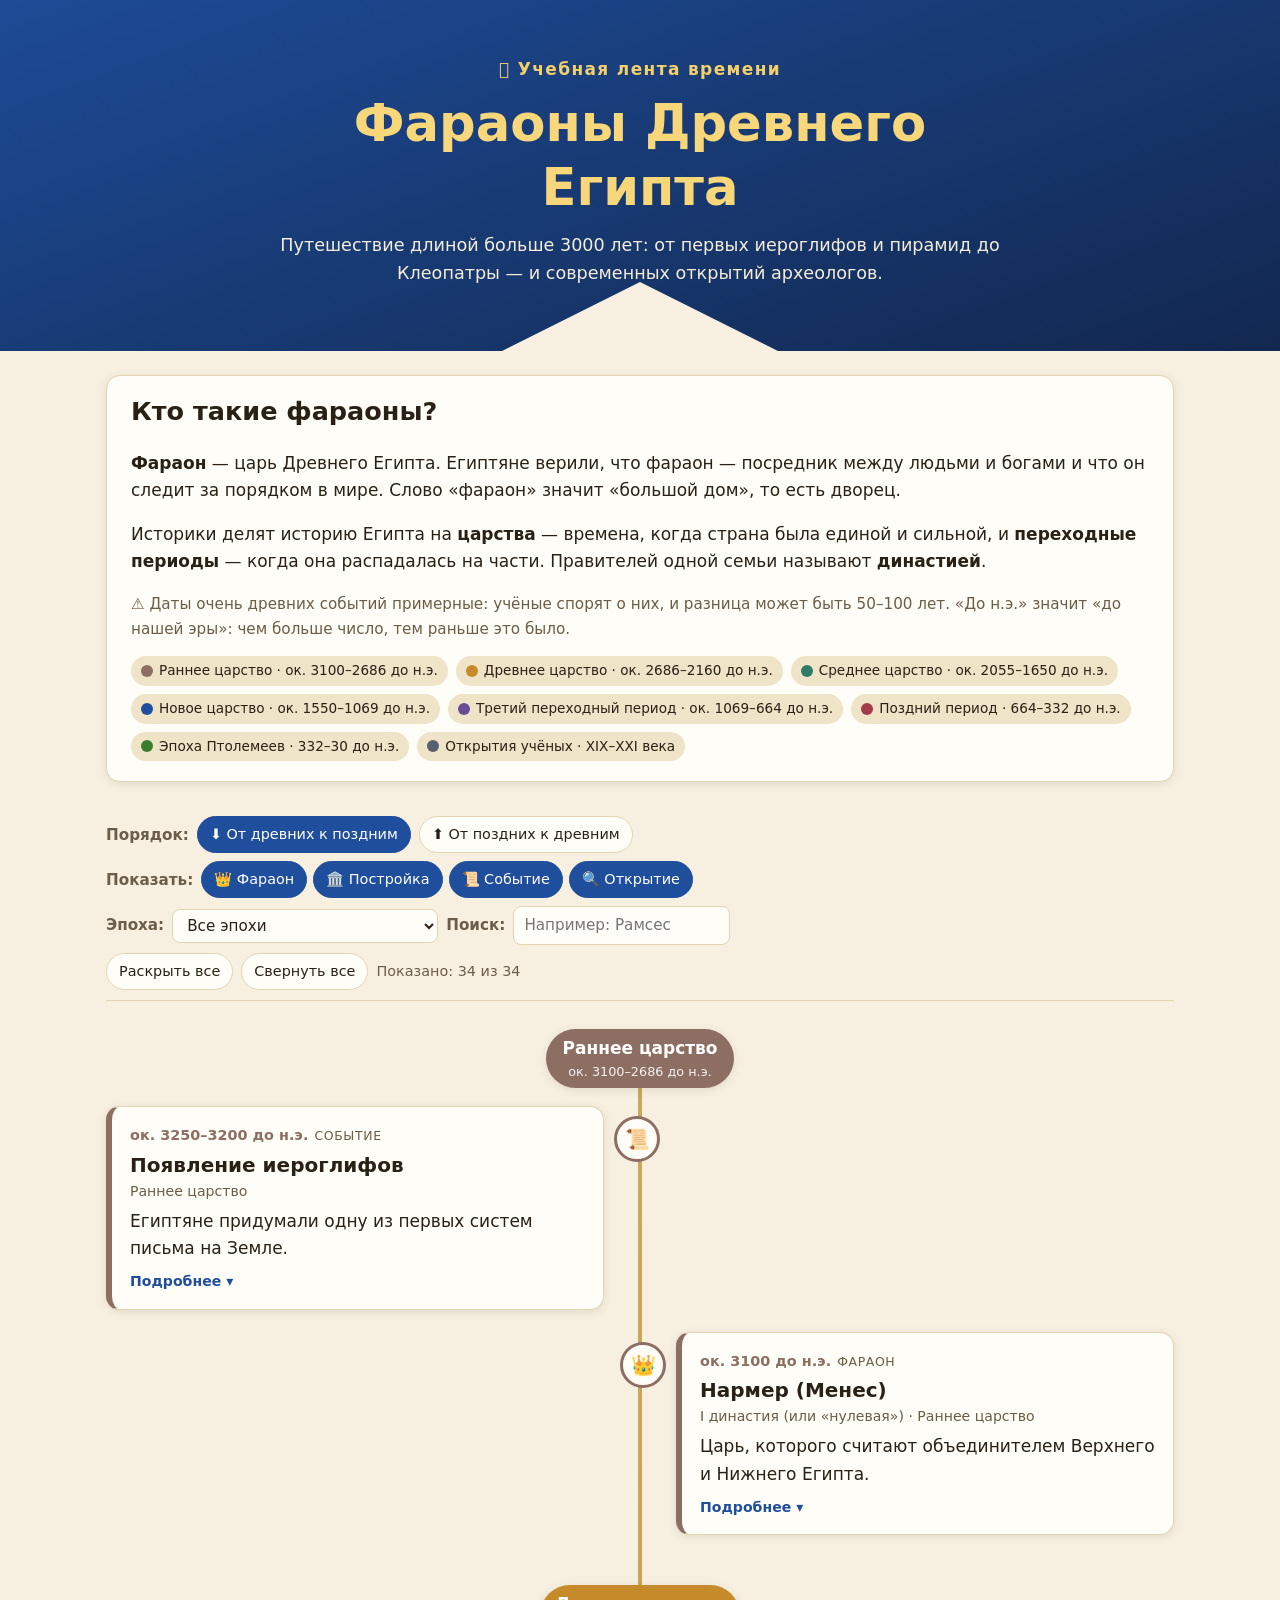
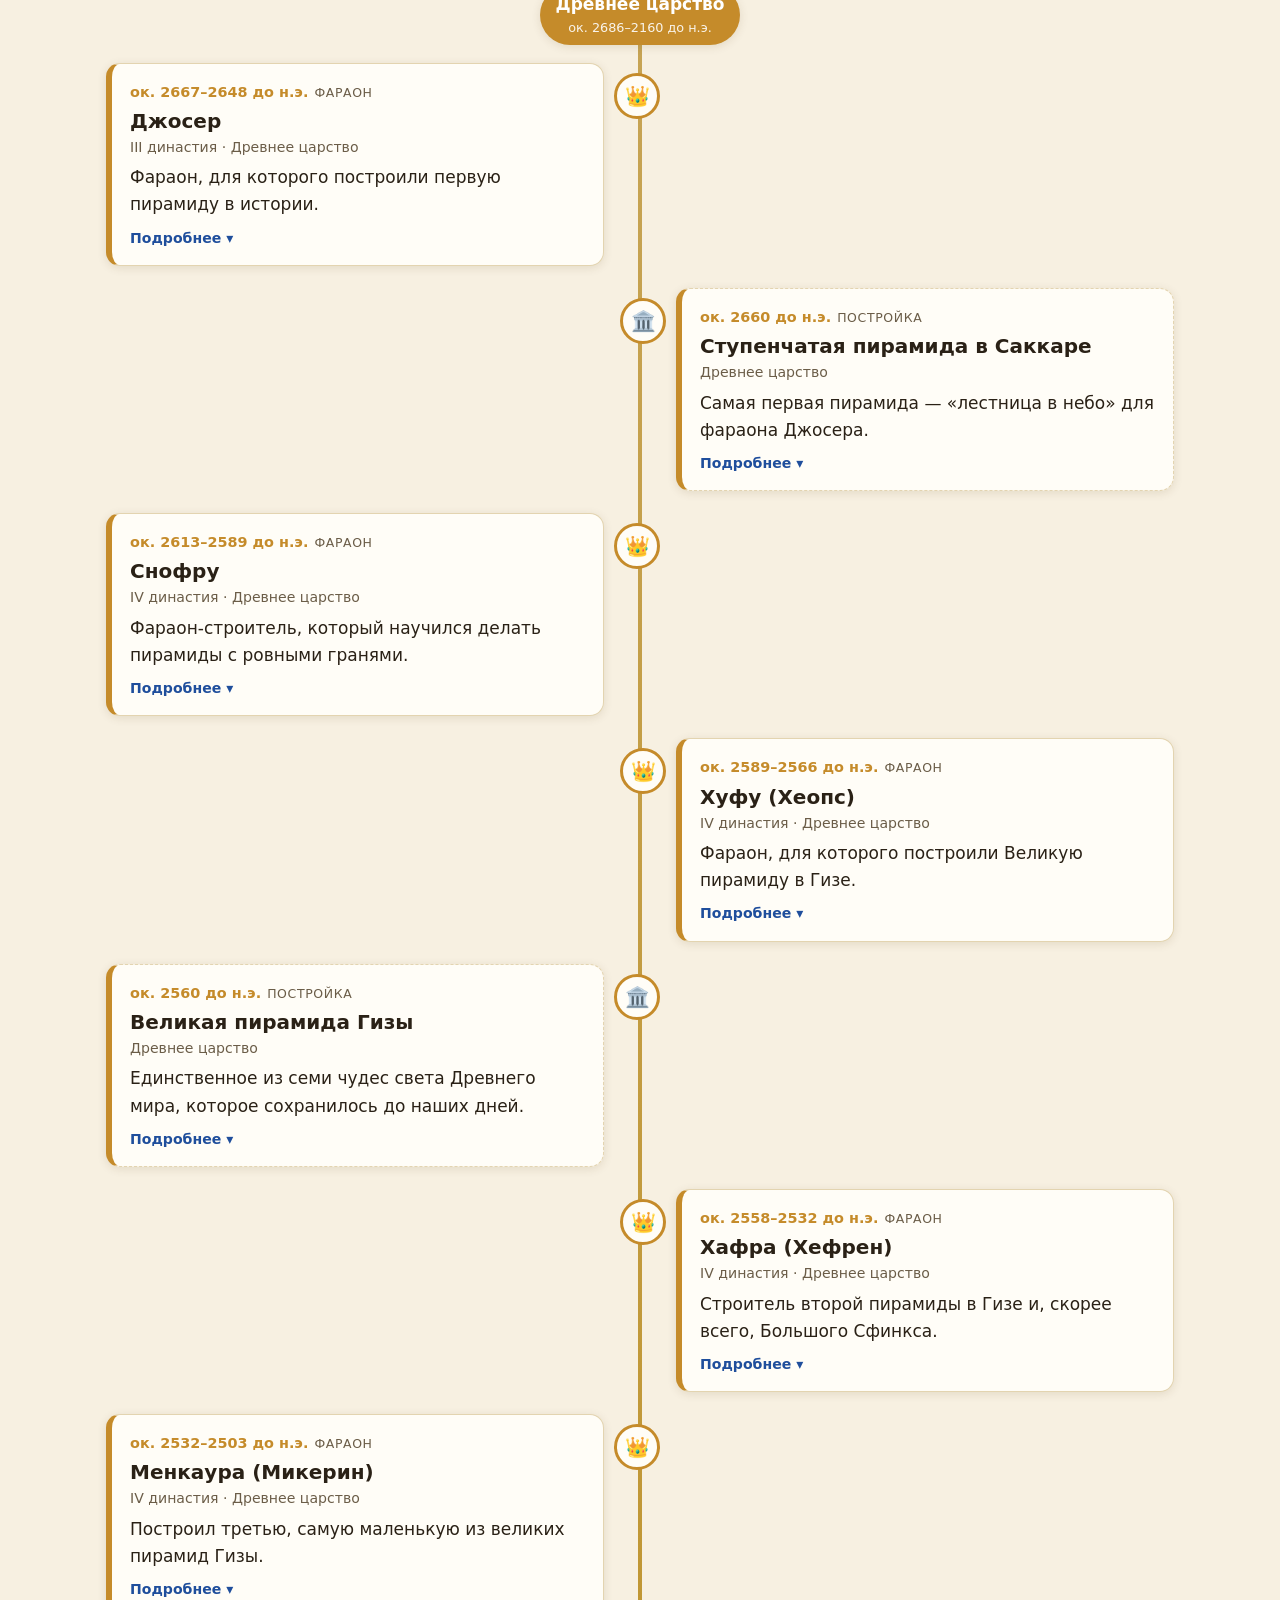
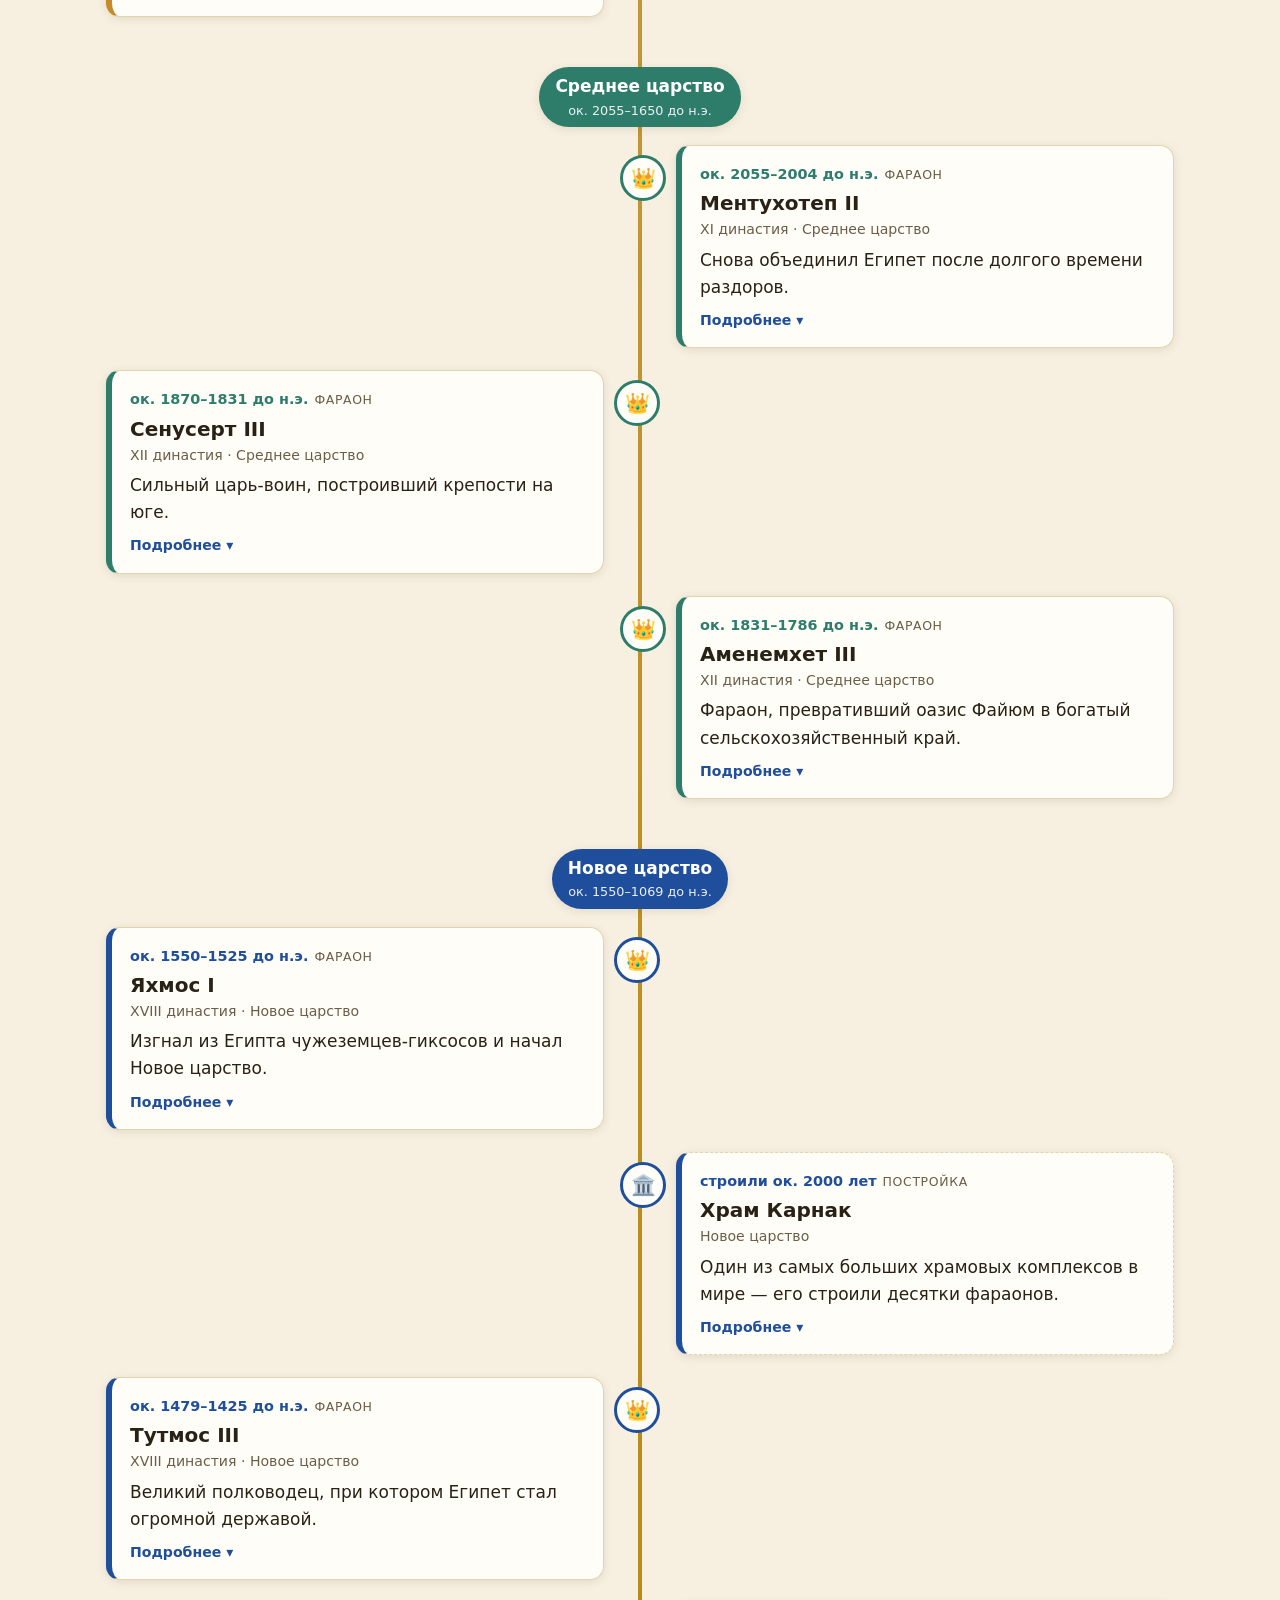
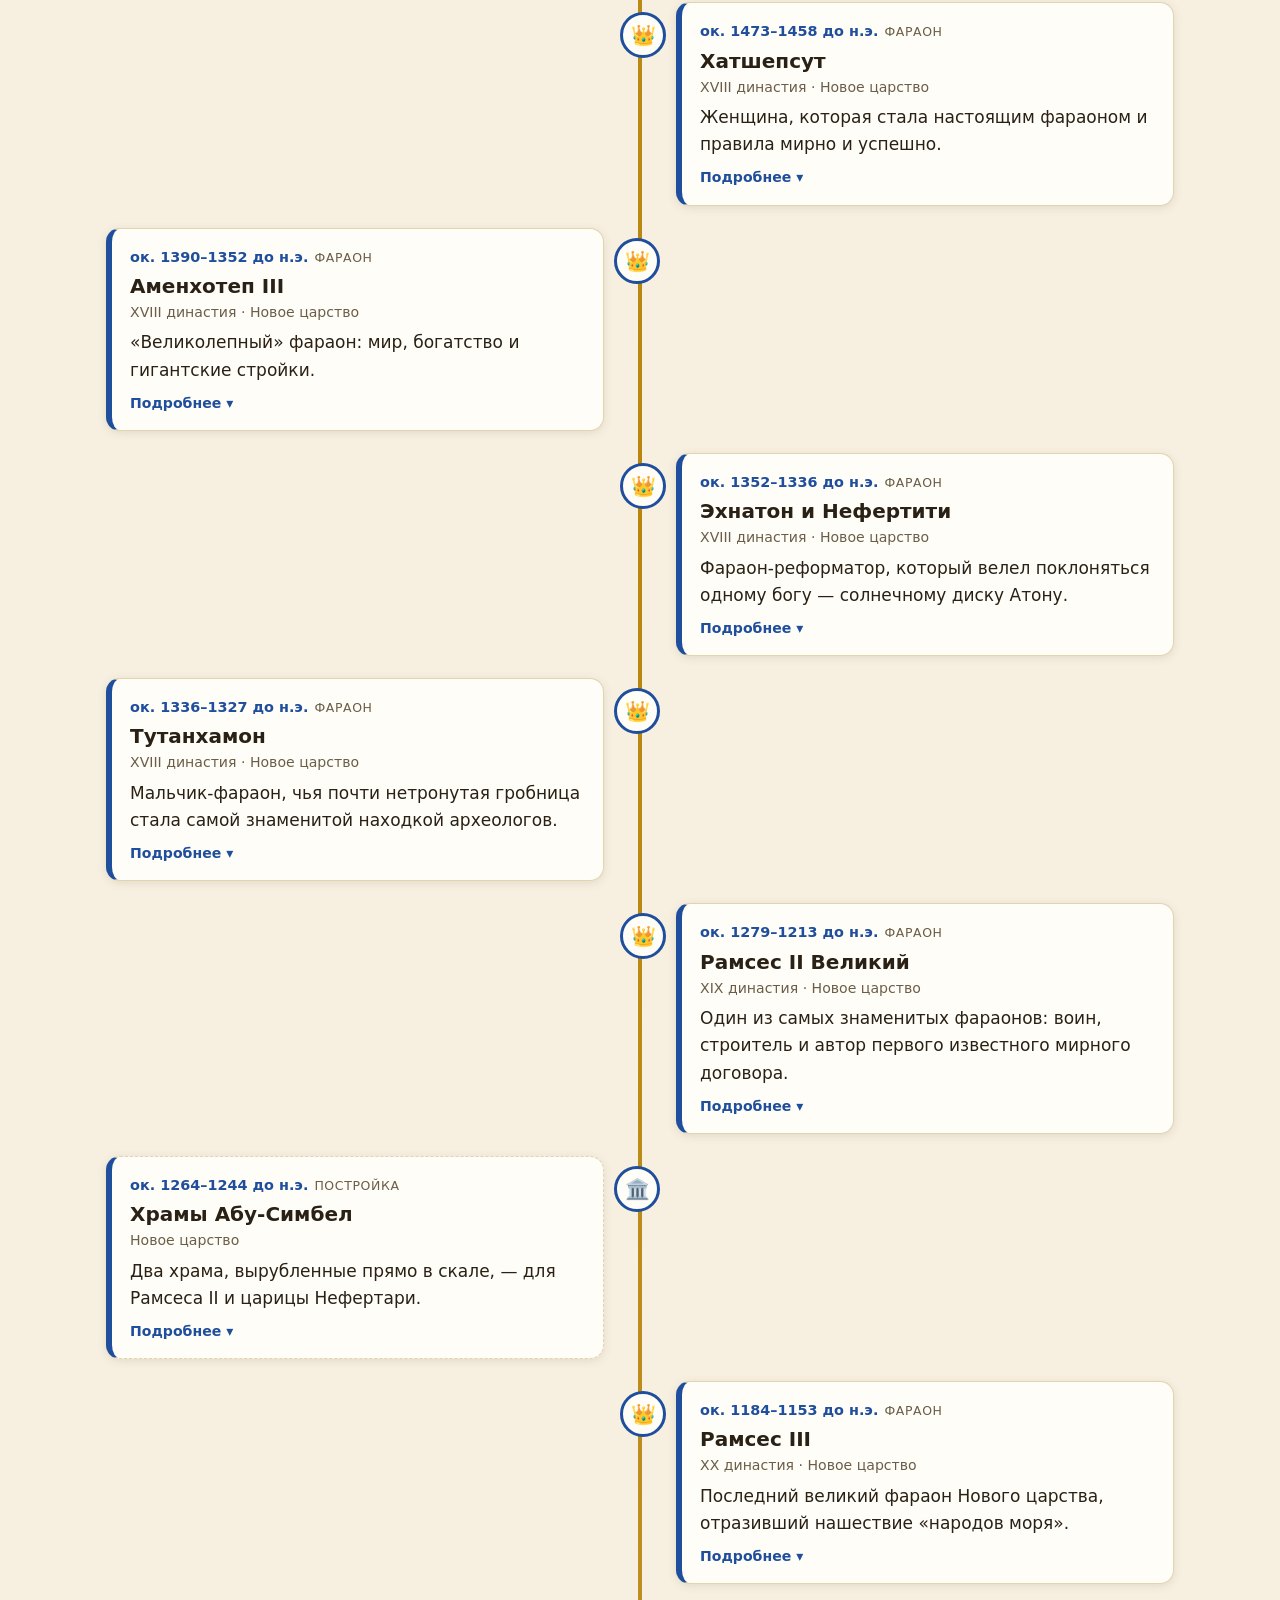
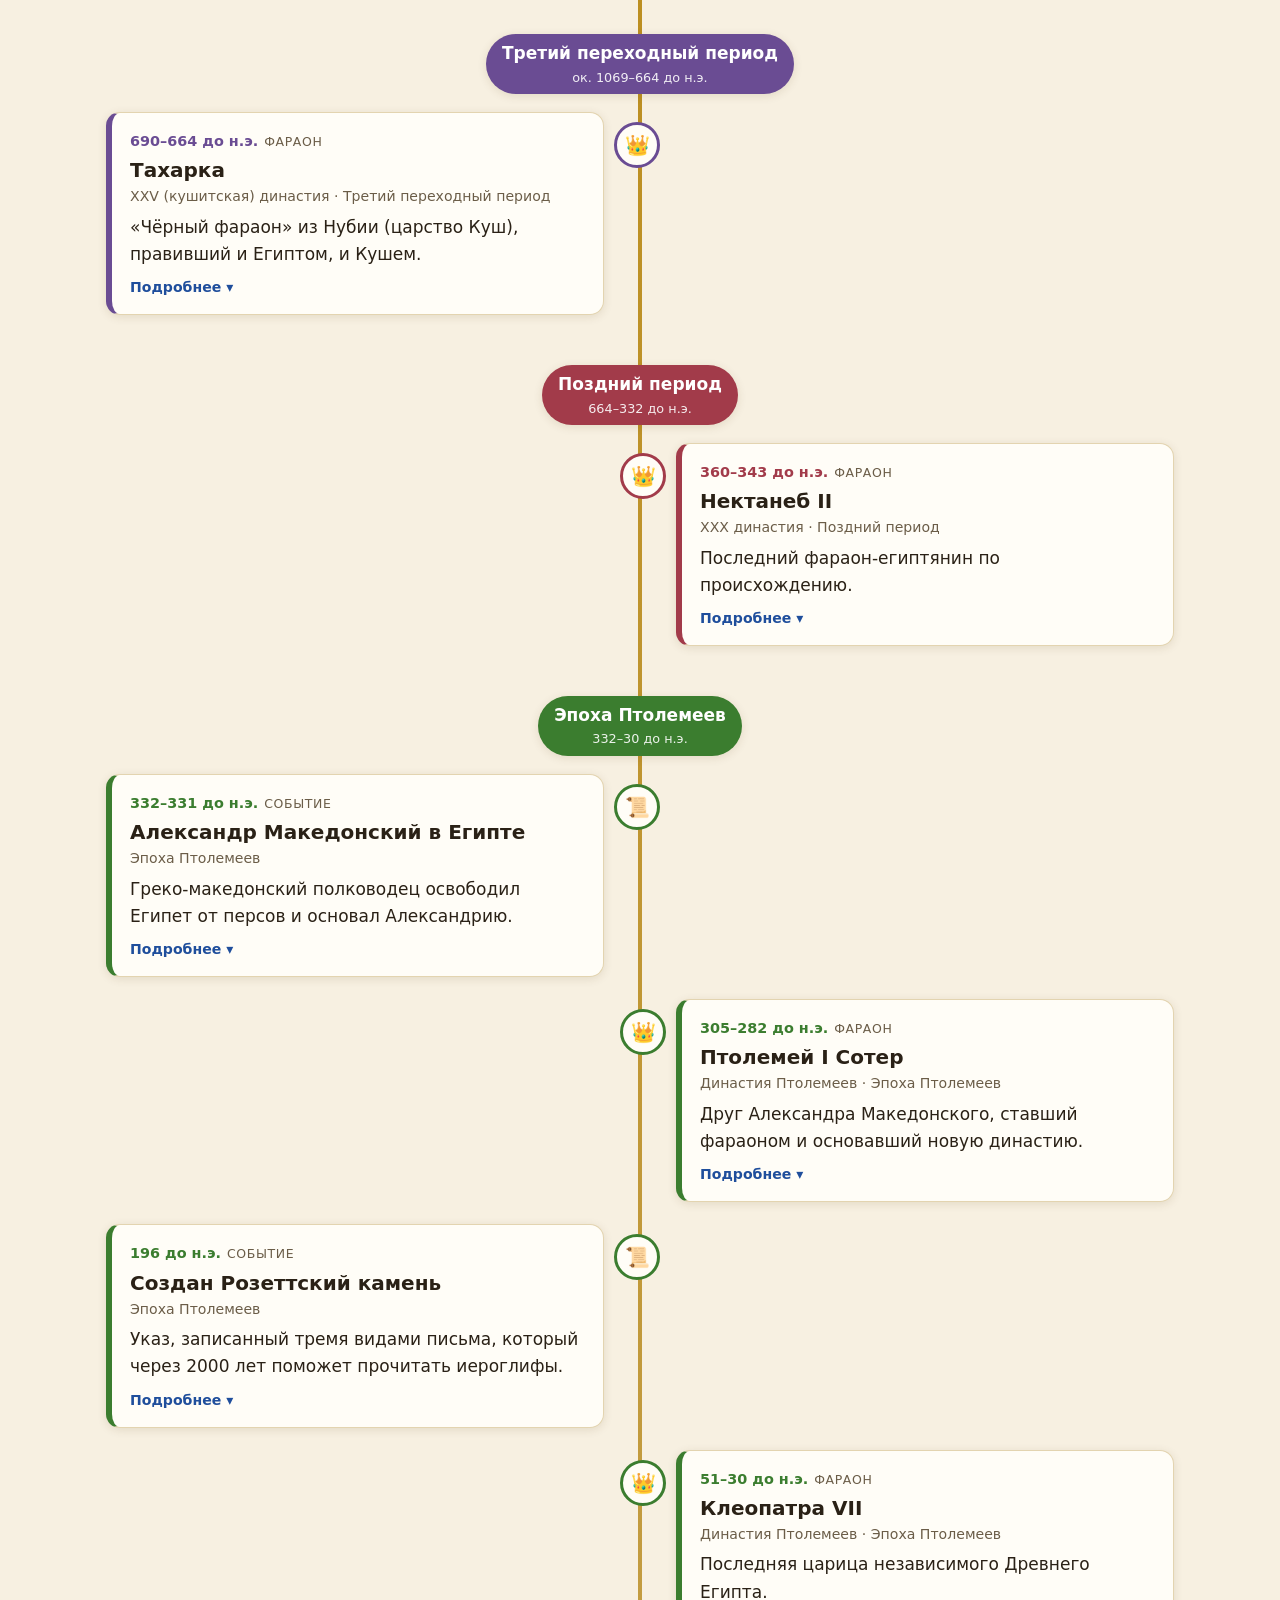
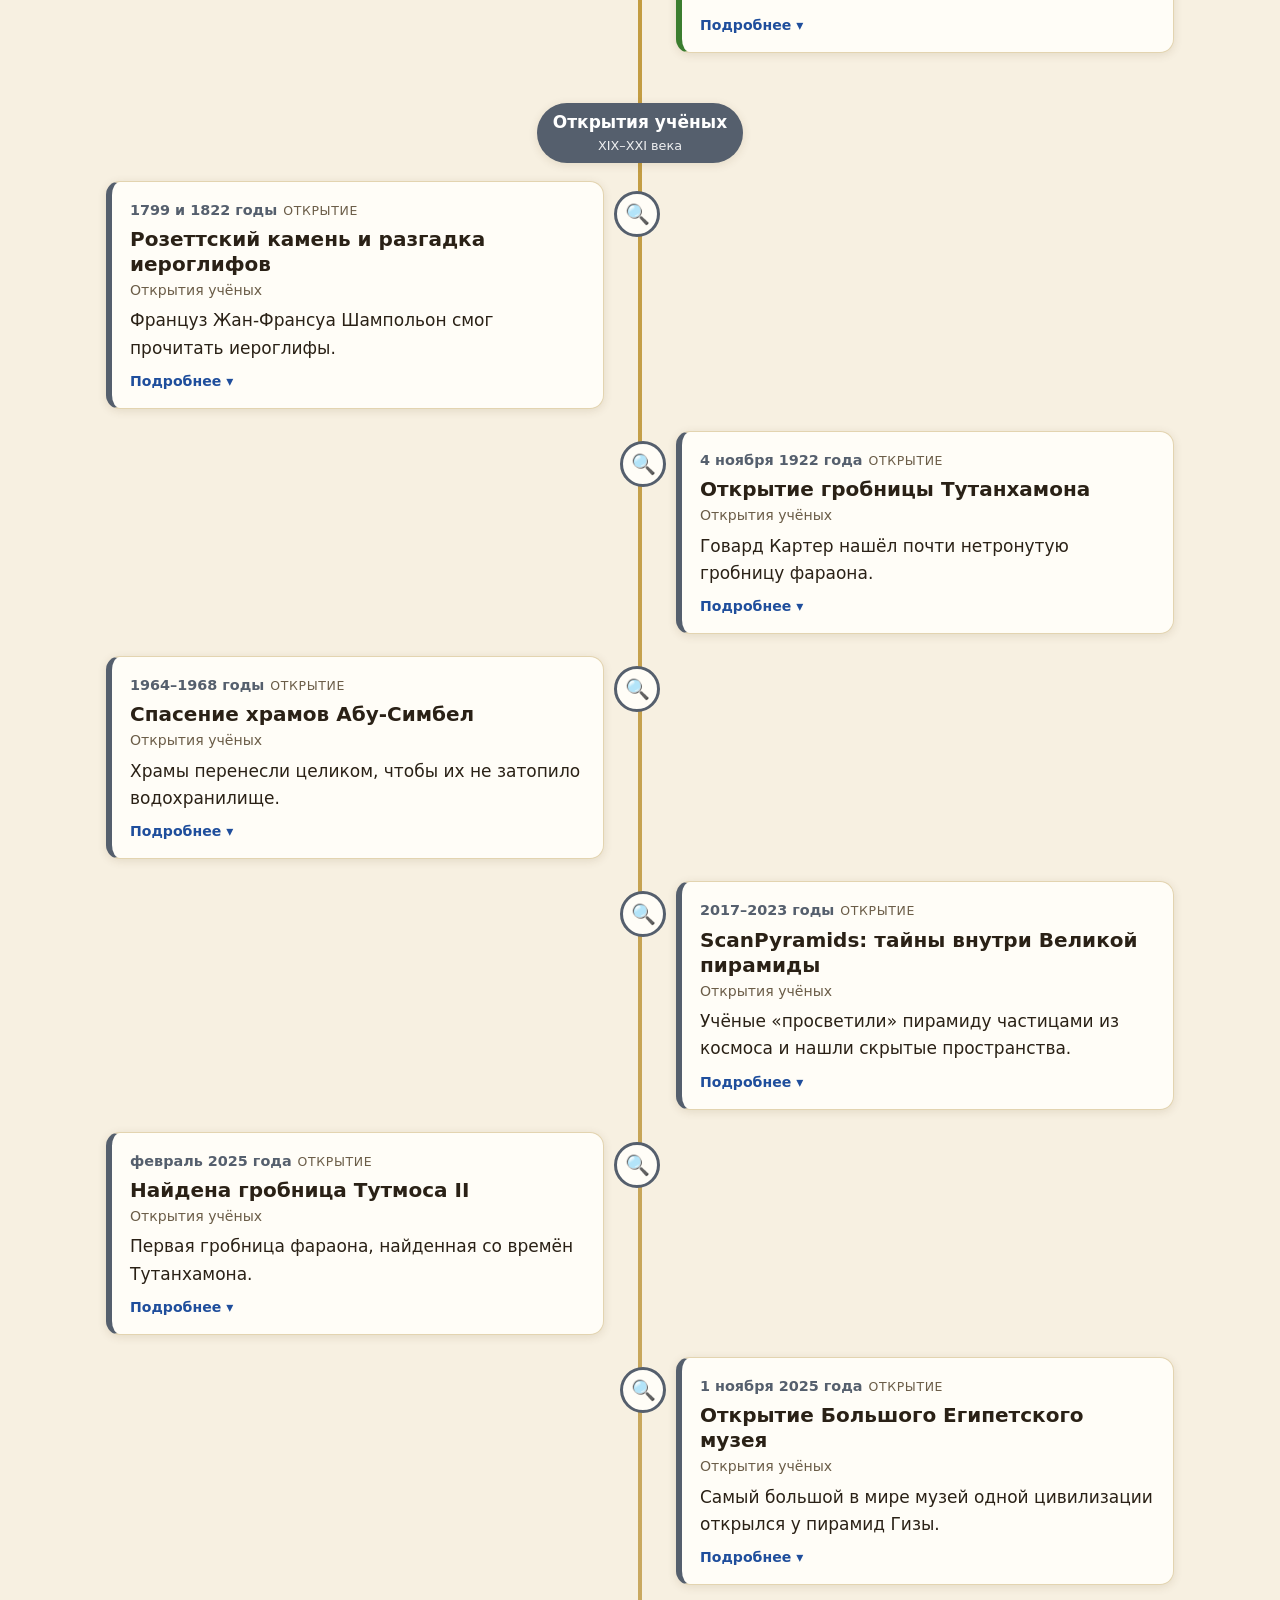
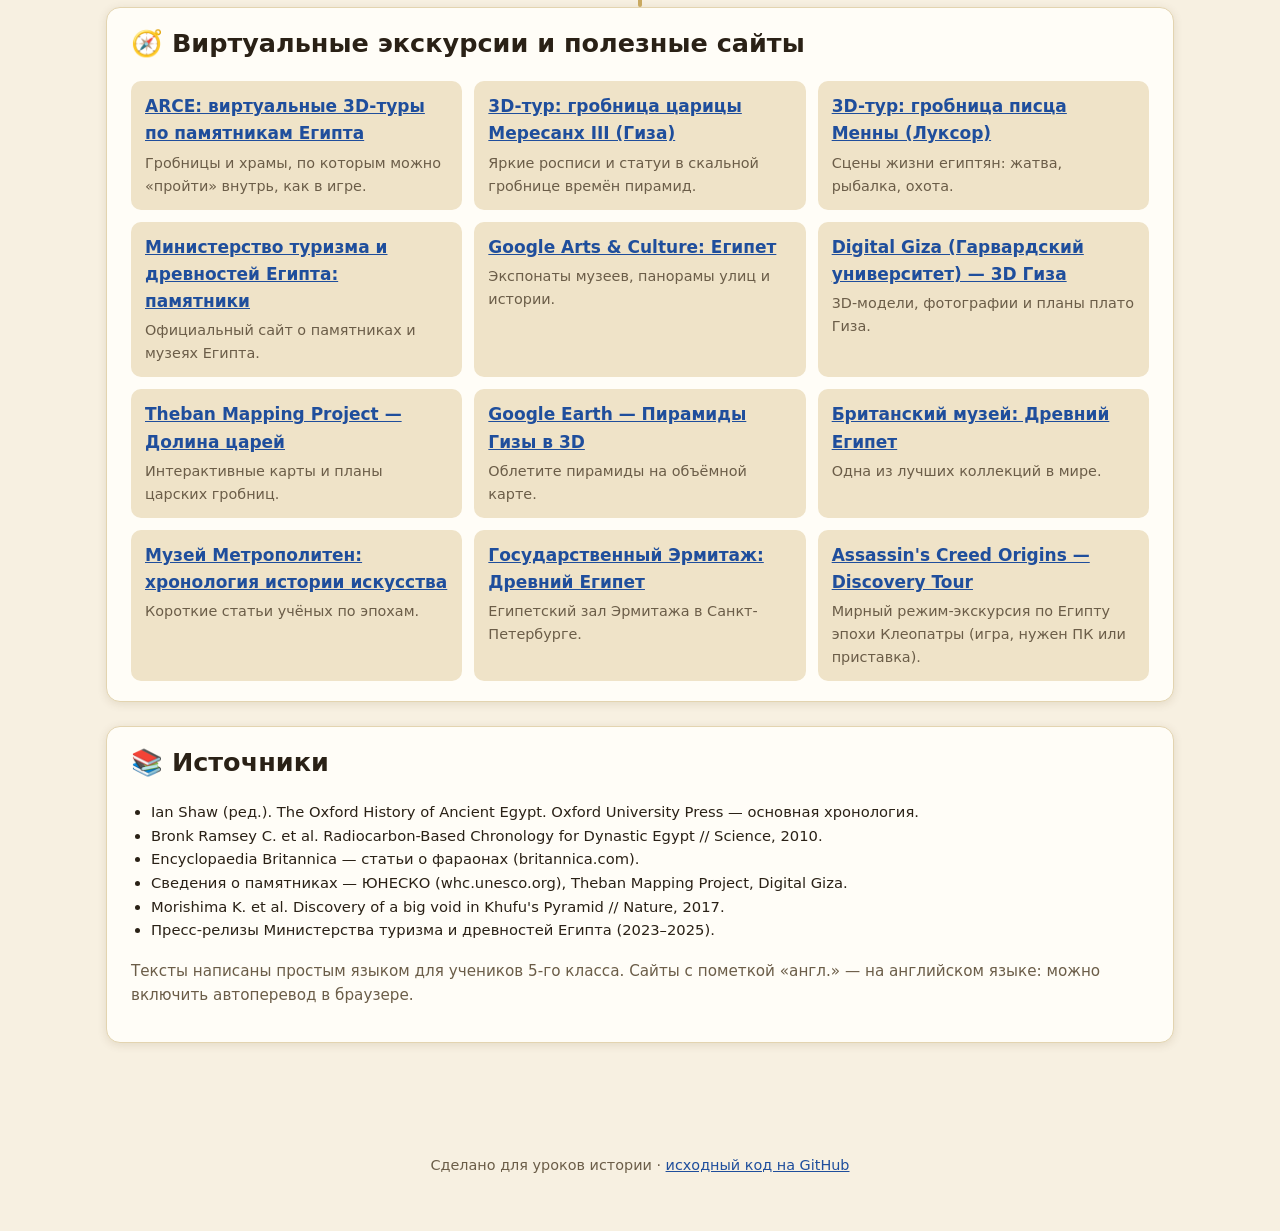
==== index.html @ de3bd06b "Interactive timeline of Egyptian pharaohs for 5th graders Co-Authored-By: Claude Opus 5.5 <noreply@a" ====
<!doctype html>
<html lang="ru">
<head>
  <meta charset="utf-8">
  <meta name="viewport" content="width=device-width, initial-scale=1">
  <title>Фараоны Египта — таймлайн</title>
  <meta name="description" content="Интерактивная лента времени фараонов Древнего Египта для школьников: пирамиды, храмы, открытия, ссылки на Google Earth и виртуальные туры.">
  <link rel="icon" href="data:image/svg+xml,<svg xmlns='http://www.w3.org/2000/svg' viewBox='0 0 100 100'><text y='.9em' font-size='90'>🔺</text></svg>">
  <link rel="stylesheet" href="styles.css">
</head>
<body>
  <header class="hero">
    <div class="hero-inner">
      <p class="hero-kicker">𓂀 Учебная лента времени</p>
      <h1>Фараоны Древнего Египта</h1>
      <p class="hero-lead">Путешествие длиной больше 3000 лет: от первых иероглифов и пирамид до Клеопатры — и современных открытий археологов.</p>
    </div>
  </header>

  <main>
    <section class="intro card-plain">
      <h2>Кто такие фараоны?</h2>
      <p><strong>Фараон</strong> — царь Древнего Египта. Египтяне верили, что фараон — посредник между людьми и богами и что он следит за порядком в мире. Слово «фараон» значит «большой дом», то есть дворец.</p>
      <p>Историки делят историю Египта на <strong>царства</strong> — времена, когда страна была единой и сильной, и <strong>переходные периоды</strong> — когда она распадалась на части. Правителей одной семьи называют <strong>династией</strong>.</p>
      <p class="note">⚠️ Даты очень древних событий примерные: учёные спорят о них, и разница может быть 50–100 лет. «До н.э.» значит «до нашей эры»: чем больше число, тем раньше это было.</p>
      <div id="eraLegend" class="era-legend" aria-label="Эпохи"></div>
    </section>

    <section class="controls" aria-label="Управление лентой времени">
      <div class="control-group" role="group" aria-label="Сортировка">
        <span class="control-label">Порядок:</span>
        <button type="button" class="chip" data-sort="asc" aria-pressed="true">⬇️ От древних к поздним</button>
        <button type="button" class="chip" data-sort="desc" aria-pressed="false">⬆️ От поздних к древним</button>
      </div>
      <div class="control-group" role="group" aria-label="Что показывать">
        <span class="control-label">Показать:</span>
        <div id="typeFilters" class="chips"></div>
      </div>
      <div class="control-group">
        <label class="control-label" for="eraSelect">Эпоха:</label>
        <select id="eraSelect"></select>
        <label class="control-label" for="search">Поиск:</label>
        <input id="search" type="search" placeholder="Например: Рамсес">
      </div>
      <div class="control-group">
        <button type="button" class="chip" id="expandAll">Раскрыть все</button>
        <button type="button" class="chip" id="collapseAll">Свернуть все</button>
        <span id="count" class="count" aria-live="polite"></span>
      </div>
    </section>

    <ol id="timeline" class="timeline"></ol>

    <section class="resources card-plain">
      <h2>🧭 Виртуальные экскурсии и полезные сайты</h2>
      <ul id="resources" class="resource-list"></ul>
    </section>

    <section class="sources card-plain">
      <h2>📚 Источники</h2>
      <ul id="sources"></ul>
      <p class="note">Тексты написаны простым языком для учеников 5-го класса. Сайты с пометкой «англ.» — на английском языке: можно включить автоперевод в браузере.</p>
    </section>
  </main>

  <footer class="footer">
    <p>Сделано для уроков истории · <a href="https://github.com/yuri-parfentcov/pharaohs-timeline">исходный код на GitHub</a></p>
  </footer>

  <script src="data.js"></script>
  <script src="app.js"></script>
</body>
</html>
---- styles.css ----
:root {
  --bg: #f7f0e1;
  --bg-2: #efe3c8;
  --card: #fffdf7;
  --ink: #2a2116;
  --muted: #6b5d48;
  --line: #c9a961;
  --gold: #b8860b;
  --lapis: #1f4e9c;
  --border: #e3d4b0;
  --shadow: 0 2px 10px rgba(80, 55, 10, .12);
  --radius: 14px;
}
@media (prefers-color-scheme: dark) {
  :root {
    --bg: #17140f;
    --bg-2: #211c14;
    --card: #241f17;
    --ink: #f1e8d6;
    --muted: #bba98a;
    --line: #8a7238;
    --gold: #e0b44a;
    --lapis: #7aa7f0;
    --border: #3a3122;
    --shadow: 0 2px 10px rgba(0, 0, 0, .4);
  }
}

* { box-sizing: border-box; }
html { scroll-behavior: smooth; }
body {
  margin: 0;
  font-family: system-ui, -apple-system, "Segoe UI", Roboto, sans-serif;
  font-size: 17px;
  line-height: 1.6;
  color: var(--ink);
  background: var(--bg);
}
a { color: var(--lapis); }
h1, h2, h3 { line-height: 1.25; }

/* ───── Шапка ───── */
.hero {
  background:
    linear-gradient(160deg, rgba(31,78,156,.92), rgba(18,40,80,.95)),
    #12284f;
  color: #fff7e0;
  padding: 56px 16px 64px;
  text-align: center;
  position: relative;
  overflow: hidden;
}
.hero::after {
  content: "";
  position: absolute; left: 50%; bottom: -1px; transform: translateX(-50%);
  width: 0; height: 0;
  border-left: 140px solid transparent; border-right: 140px solid transparent;
  border-bottom: 70px solid var(--bg);
}
.hero-inner { max-width: 760px; margin: 0 auto; position: relative; z-index: 1; }
.hero-kicker { color: #f3cf6b; letter-spacing: .08em; margin: 0 0 8px; font-weight: 600; }
.hero h1 { font-size: clamp(2rem, 6vw, 3.2rem); margin: 0 0 12px; color: #f8d77a; }
.hero-lead { font-size: 1.1rem; margin: 0; opacity: .95; }

main { max-width: 1100px; margin: 0 auto; padding: 24px 16px 48px; }

.card-plain {
  background: var(--card);
  border: 1px solid var(--border);
  border-radius: var(--radius);
  box-shadow: var(--shadow);
  padding: 20px 24px;
  margin-bottom: 24px;
}
.card-plain h2 { margin-top: 0; }
.note { color: var(--muted); font-size: .95rem; }

.era-legend { display: flex; flex-wrap: wrap; gap: 8px; margin-top: 12px; }
.era-pill {
  display: inline-flex; align-items: center; gap: 6px;
  padding: 4px 10px; border-radius: 999px;
  background: var(--bg-2); font-size: .85rem;
}
.era-dot { width: 12px; height: 12px; border-radius: 50%; flex: none; }

/* ───── Управление ───── */
.controls {
  position: sticky; top: 0; z-index: 10;
  background: color-mix(in srgb, var(--bg) 92%, transparent);
  backdrop-filter: blur(6px);
  border-bottom: 1px solid var(--border);
  padding: 10px 0;
  margin-bottom: 24px;
  display: flex; flex-direction: column; gap: 8px;
}
.control-group { display: flex; flex-wrap: wrap; align-items: center; gap: 8px; }
.control-label { font-weight: 600; color: var(--muted); font-size: .95rem; }
.chips { display: flex; flex-wrap: wrap; gap: 6px; }
.chip {
  font: inherit; font-size: .9rem;
  padding: 6px 12px;
  border: 1px solid var(--border);
  border-radius: 999px;
  background: var(--card);
  color: var(--ink);
  cursor: pointer;
}
.chip:hover { border-color: var(--gold); }
.chip[aria-pressed="true"] { background: var(--lapis); border-color: var(--lapis); color: #fff; }
select, input[type="search"] {
  font: inherit; font-size: .95rem;
  padding: 6px 10px;
  border-radius: 8px;
  border: 1px solid var(--border);
  background: var(--card); color: var(--ink);
  max-width: 100%;
}
.count { color: var(--muted); font-size: .9rem; }

/* ───── Лента времени ───── */
.timeline {
  list-style: none; margin: 0; padding: 0;
  position: relative;
}
.timeline::before {
  content: "";
  position: absolute; top: 0; bottom: 0; left: 50%;
  width: 4px; margin-left: -2px;
  background: linear-gradient(var(--line), var(--gold), var(--line));
  border-radius: 2px;
}
.tl-era {
  position: relative; z-index: 1;
  text-align: center;
  margin: 28px 0 18px;
}
.tl-era span {
  display: inline-block;
  padding: 6px 16px;
  border-radius: 999px;
  color: #fff; font-weight: 700;
  box-shadow: var(--shadow);
}
.tl-era small { display: block; font-weight: 400; opacity: .9; font-size: .8rem; }

.tl-item {
  position: relative;
  width: 50%;
  padding: 0 36px 22px 0;
}
.tl-item.right { margin-left: 50%; padding: 0 0 22px 36px; }
.tl-item::before {
  content: attr(data-icon);
  position: absolute; top: 10px; right: -20px;
  width: 40px; height: 40px;
  display: grid; place-items: center;
  font-size: 20px;
  background: var(--card);
  border: 3px solid var(--era, var(--gold));
  border-radius: 50%;
  z-index: 2;
}
.tl-item.right::before { right: auto; left: -20px; }

.tl-card {
  background: var(--card);
  border: 1px solid var(--border);
  border-left: 6px solid var(--era, var(--gold));
  border-radius: var(--radius);
  box-shadow: var(--shadow);
  overflow: hidden;
}
.tl-card[data-type="building"] { background: linear-gradient(var(--card), var(--card)) padding-box; border-style: dashed; border-left-style: solid; }
.tl-card summary {
  list-style: none;
  cursor: pointer;
  padding: 14px 18px;
}
.tl-card summary::-webkit-details-marker { display: none; }
.tl-card summary:focus-visible { outline: 3px solid var(--lapis); outline-offset: -3px; }
.tl-date { font-weight: 700; color: var(--era, var(--gold)); font-size: .9rem; }
.tl-type { font-size: .78rem; color: var(--muted); text-transform: uppercase; letter-spacing: .05em; margin-left: 6px; }
.tl-card h3 { margin: 4px 0 2px; font-size: 1.25rem; }
.tl-dyn { color: var(--muted); font-size: .88rem; }
.tl-summary { margin: 6px 0 0; }
.tl-more {
  display: inline-block; margin-top: 8px;
  font-size: .88rem; font-weight: 600; color: var(--lapis);
}
.tl-more::after { content: " ▾"; }
details[open] .tl-more::after { content: " ▴"; }
details[open] .tl-more .open-txt { display: none; }
details:not([open]) .tl-more .close-txt { display: none; }

.tl-body { padding: 0 18px 18px; border-top: 1px dashed var(--border); }
.tl-body h4 { margin: 14px 0 4px; font-size: 1rem; color: var(--era, var(--gold)); }
.tl-body p { margin: 4px 0; }
.tl-body ul { margin: 4px 0; padding-left: 20px; }
.fact {
  background: var(--bg-2);
  border-radius: 10px;
  padding: 10px 12px;
  margin-top: 12px;
}
.places { list-style: none; padding: 0 !important; }
.places li {
  display: flex; flex-wrap: wrap; align-items: center; gap: 6px 10px;
  padding: 6px 0;
  border-bottom: 1px solid var(--border);
}
.places li:last-child { border-bottom: 0; }
.place-name { font-weight: 600; flex: 1 1 100%; }
.btn-link {
  display: inline-flex; align-items: center; gap: 4px;
  padding: 4px 10px;
  border-radius: 8px;
  font-size: .85rem; font-weight: 600;
  text-decoration: none;
  border: 1px solid var(--border);
  background: var(--bg-2);
  color: var(--ink);
}
.btn-link:hover { border-color: var(--gold); }
.btn-link.earth { background: #1a73e8; color: #fff; border-color: #1a73e8; }
.btn-link.tour  { background: var(--gold); color: #fff; border-color: var(--gold); }

.empty { text-align: center; color: var(--muted); padding: 40px 0; position: relative; z-index: 1; background: var(--bg); }

/* ───── Ресурсы ───── */
.resource-list { list-style: none; padding: 0; margin: 0; display: grid; gap: 12px; grid-template-columns: repeat(auto-fill, minmax(260px, 1fr)); }
.resource-list li { background: var(--bg-2); border-radius: 10px; padding: 12px 14px; }
.resource-list a { font-weight: 600; }
.resource-list p { margin: 4px 0 0; font-size: .9rem; color: var(--muted); }
.sources ul { padding-left: 20px; }
.sources li { font-size: .92rem; }

.footer { text-align: center; color: var(--muted); padding: 24px 16px 40px; font-size: .9rem; }

/* ───── Телефон ───── */
@media (max-width: 760px) {
  body { font-size: 16px; }
  .timeline::before { left: 20px; }
  .tl-item, .tl-item.right { width: 100%; margin-left: 0; padding: 0 0 18px 52px; }
  .tl-item::before, .tl-item.right::before { left: 0; right: auto; }
  .tl-era { text-align: left; padding-left: 36px; }
  .card-plain { padding: 16px; }
}

@media (prefers-reduced-motion: reduce) { html { scroll-behavior: auto; } }
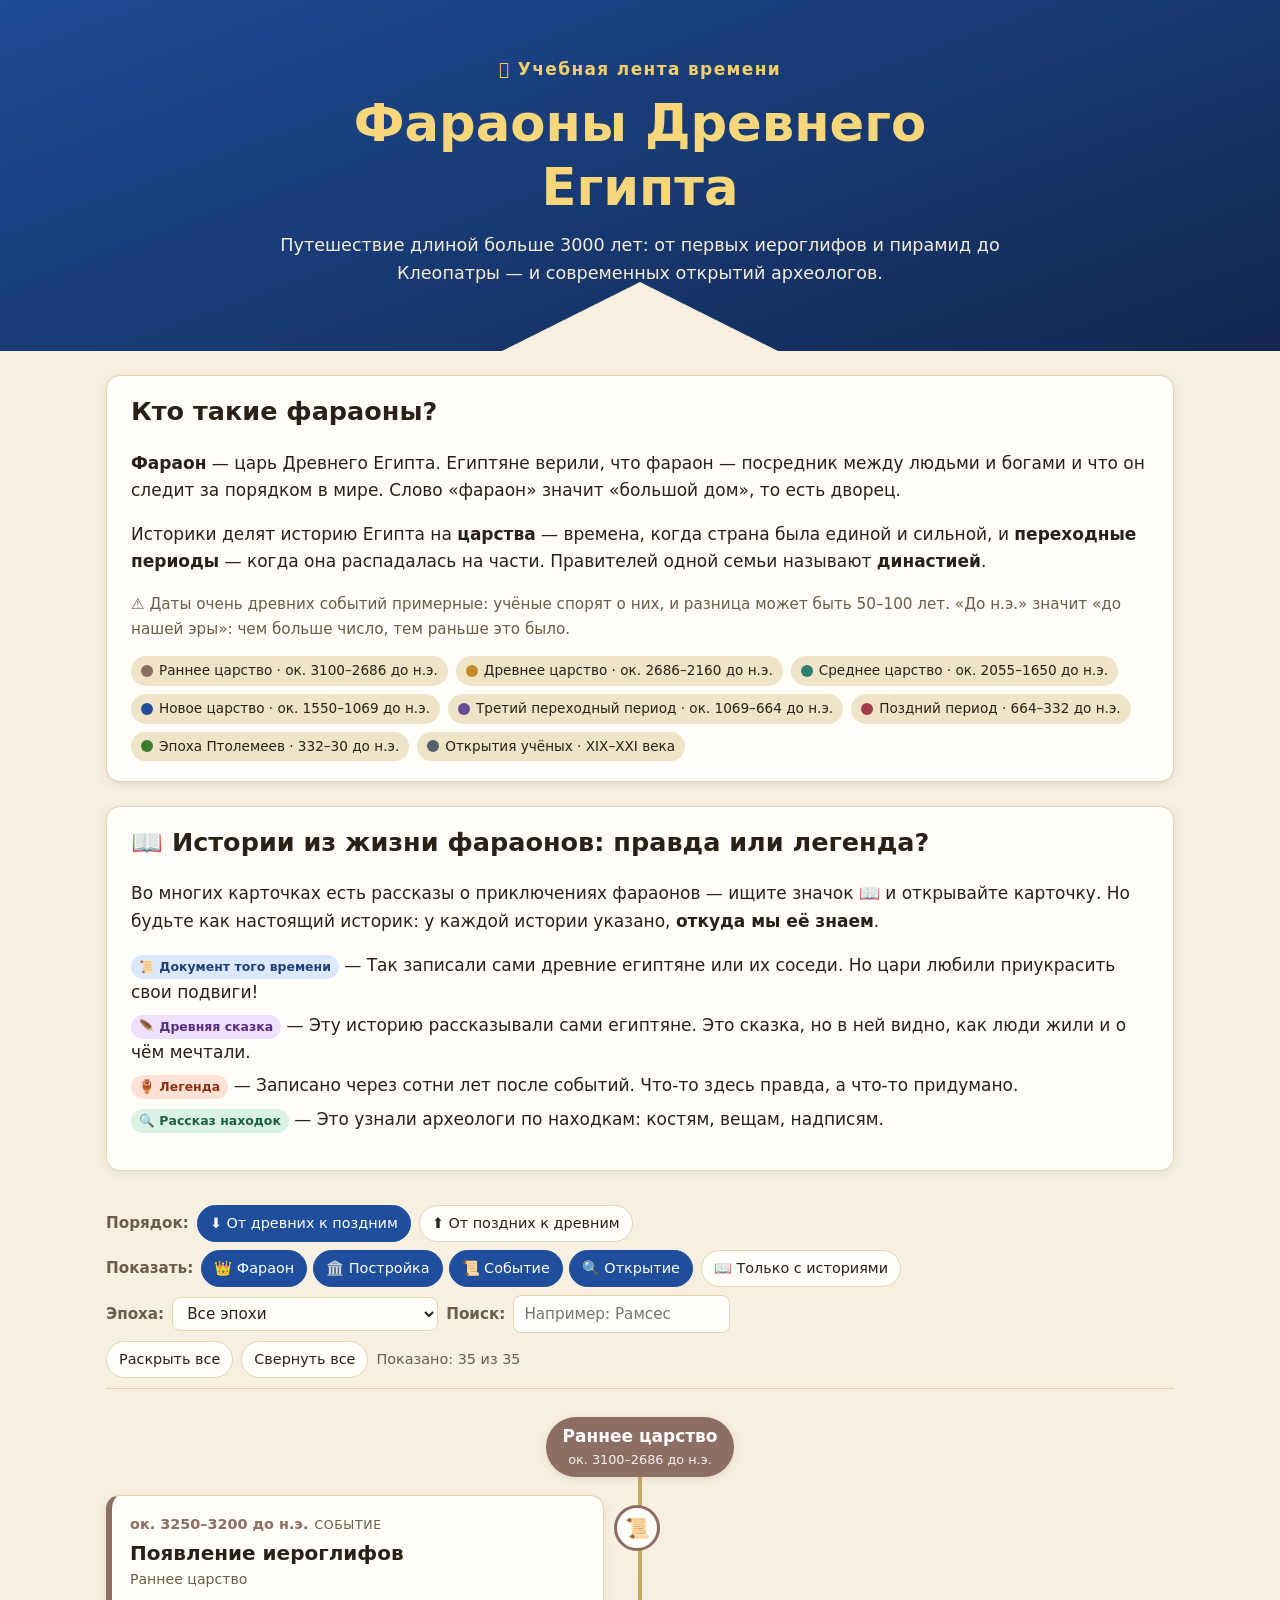
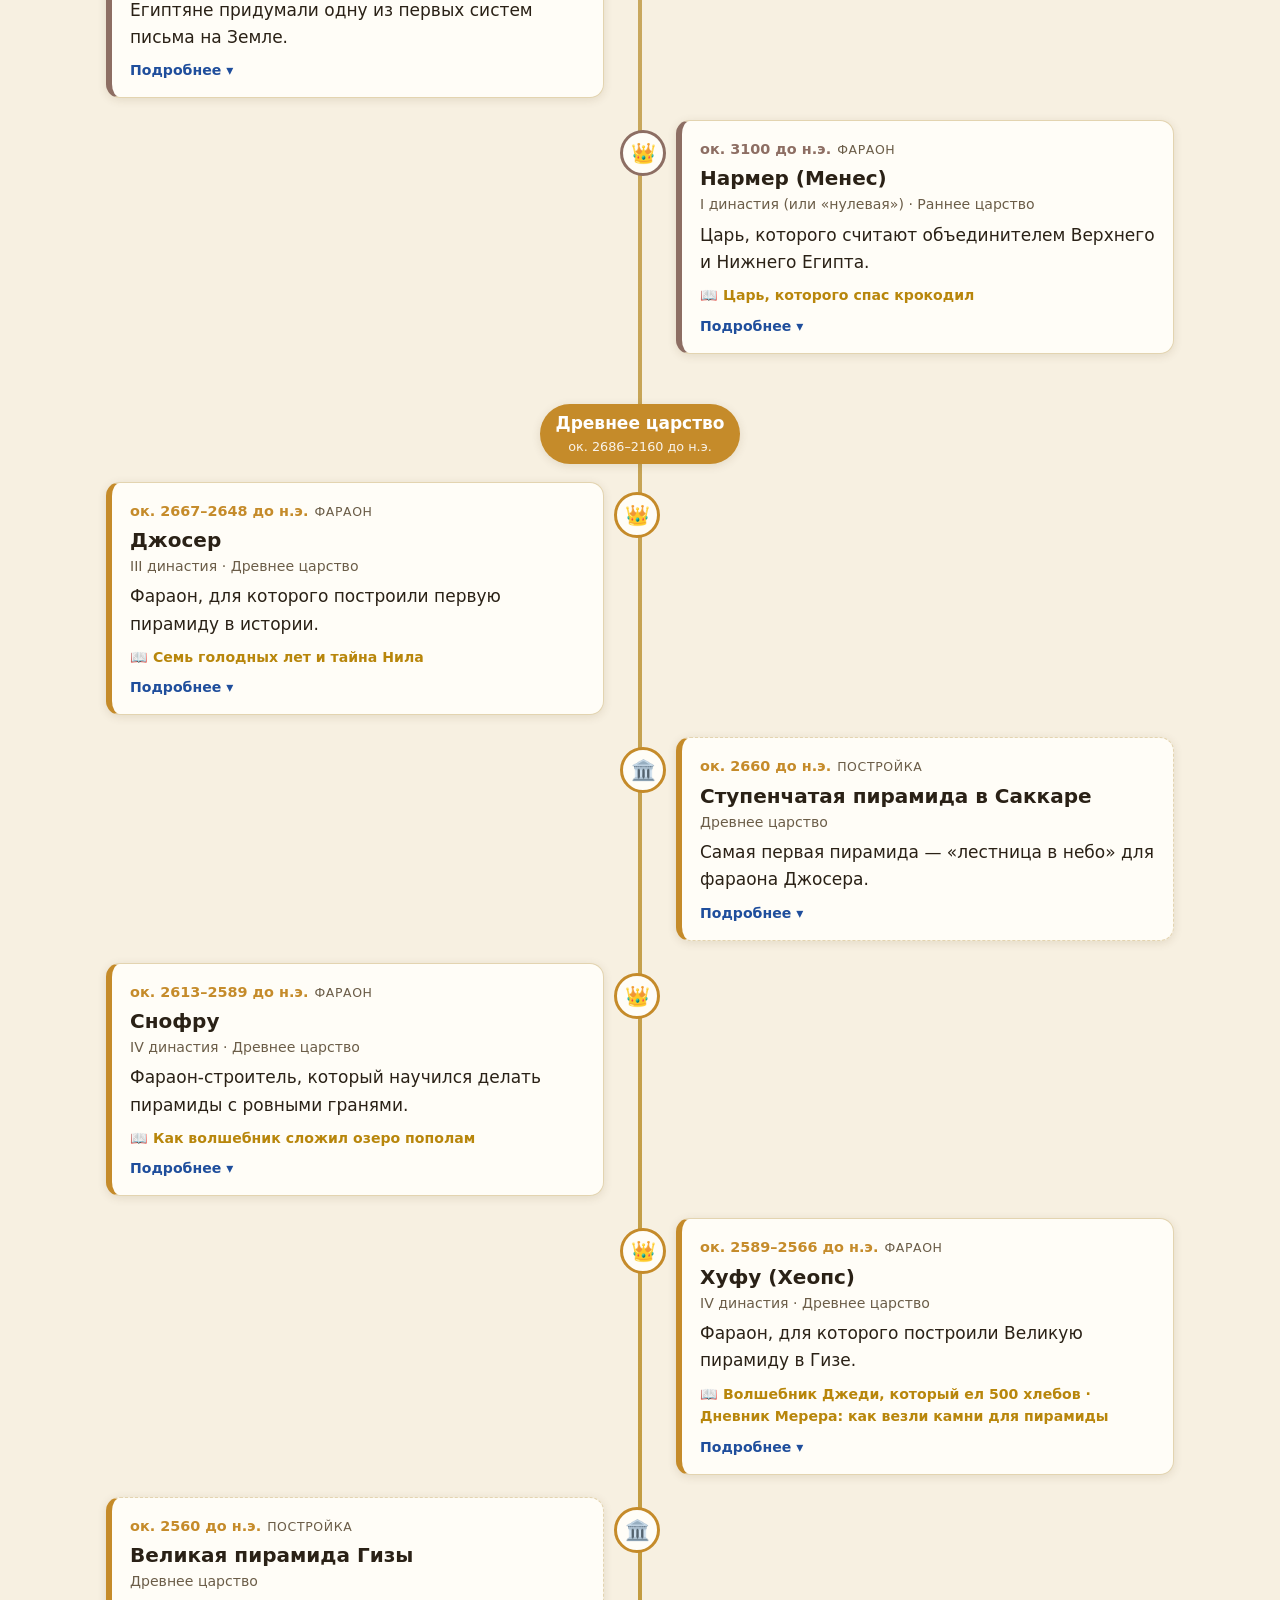
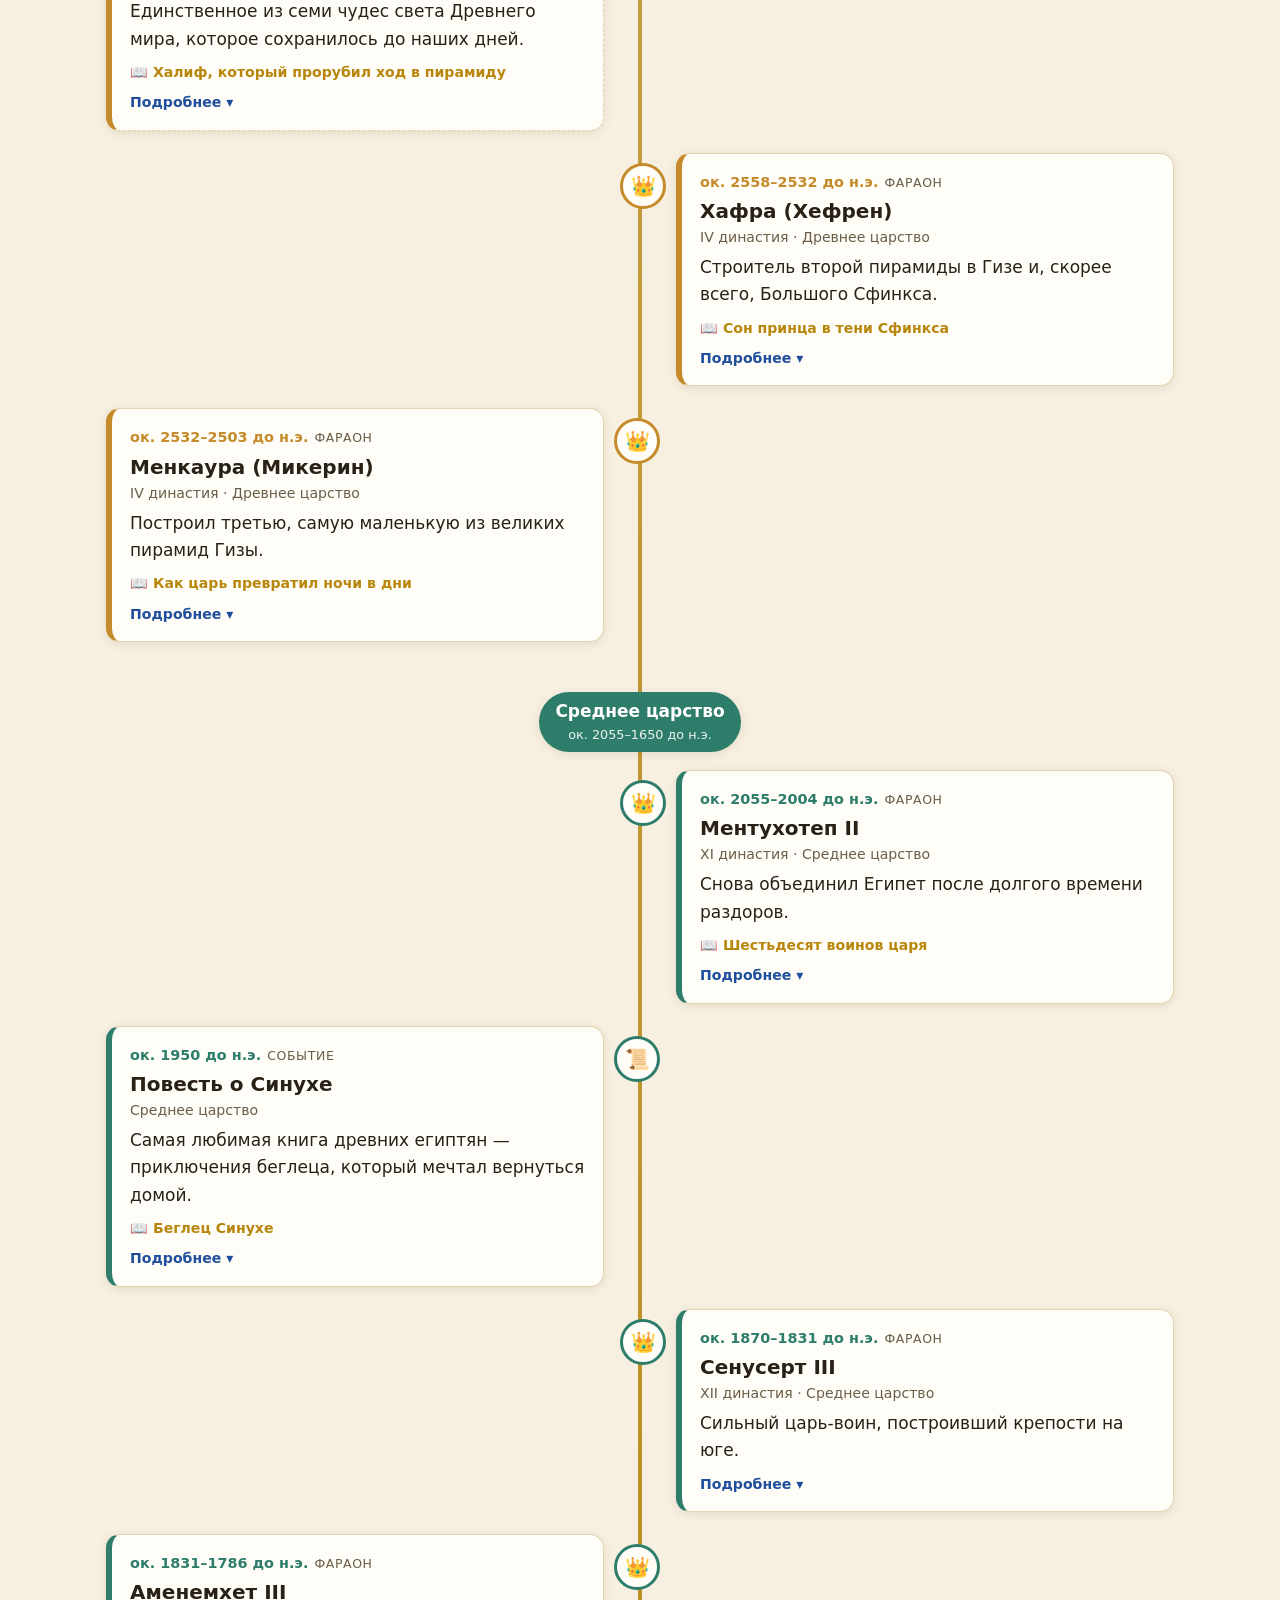
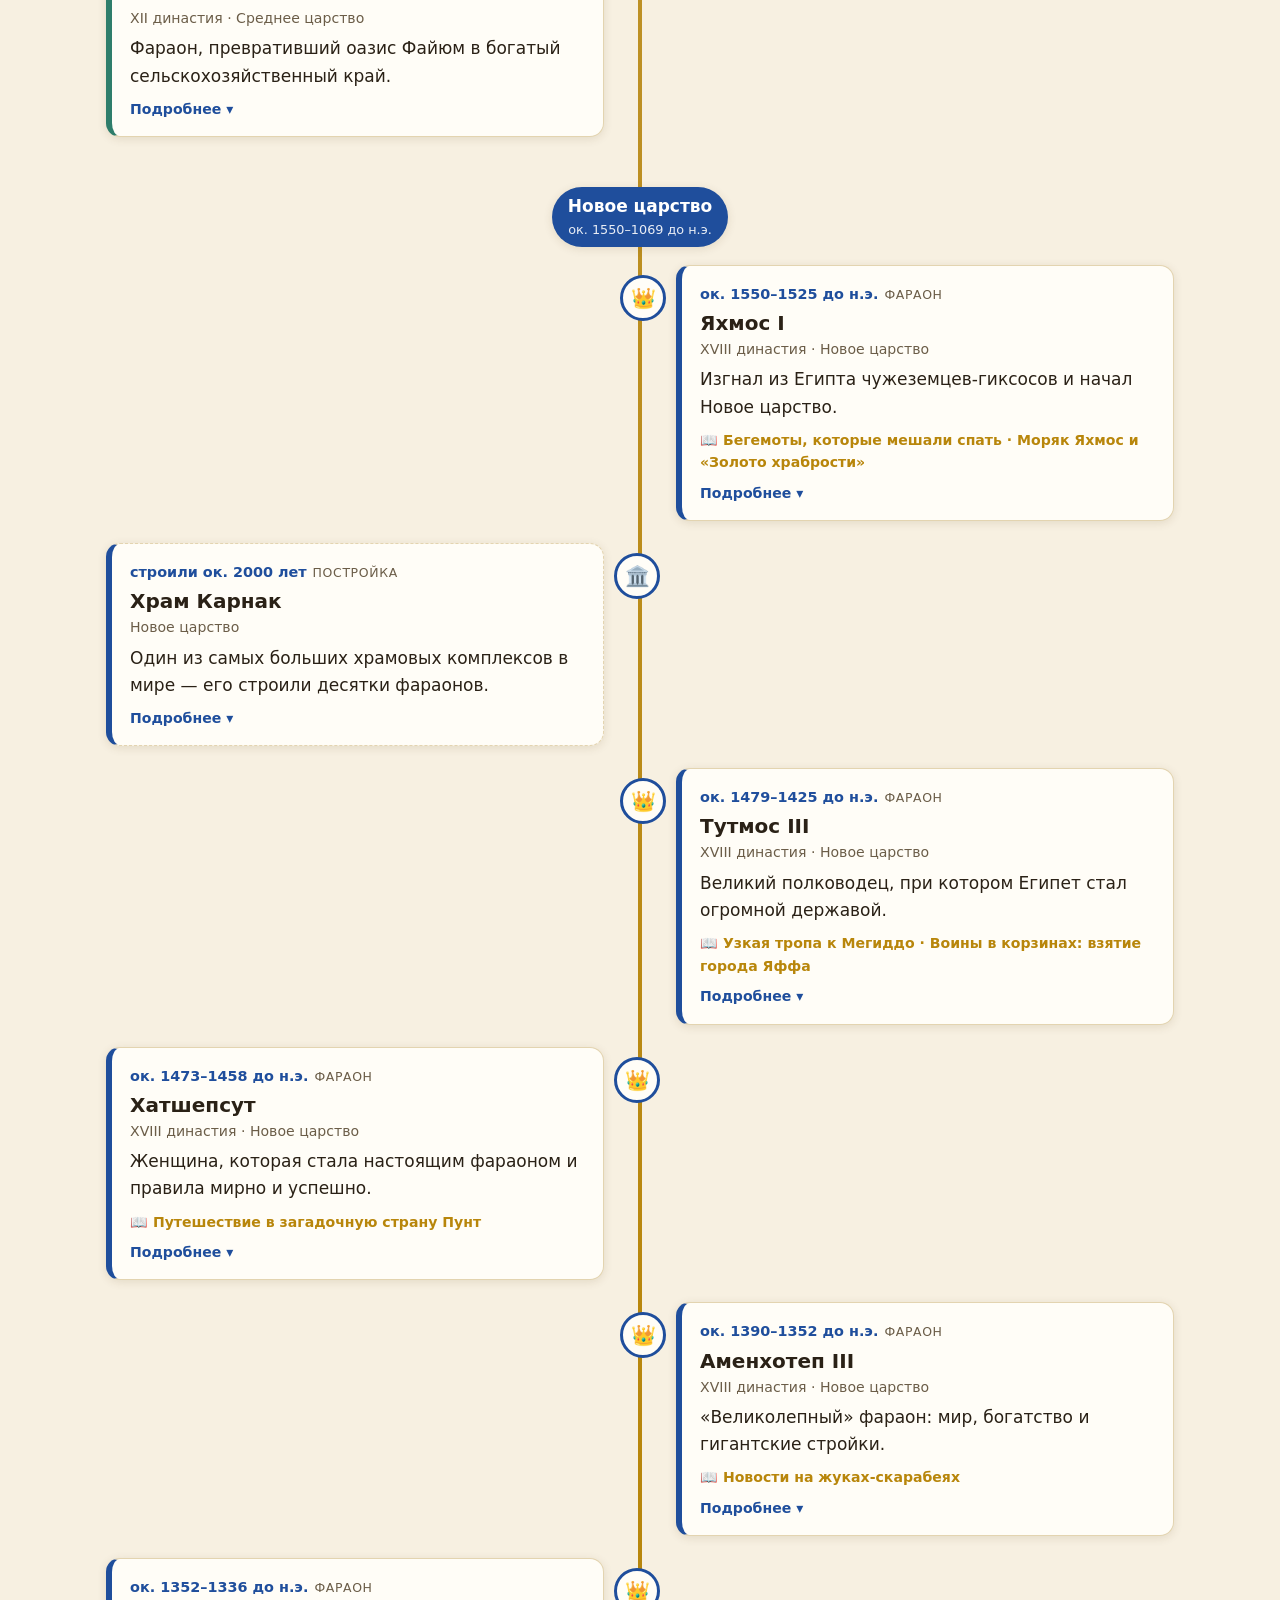
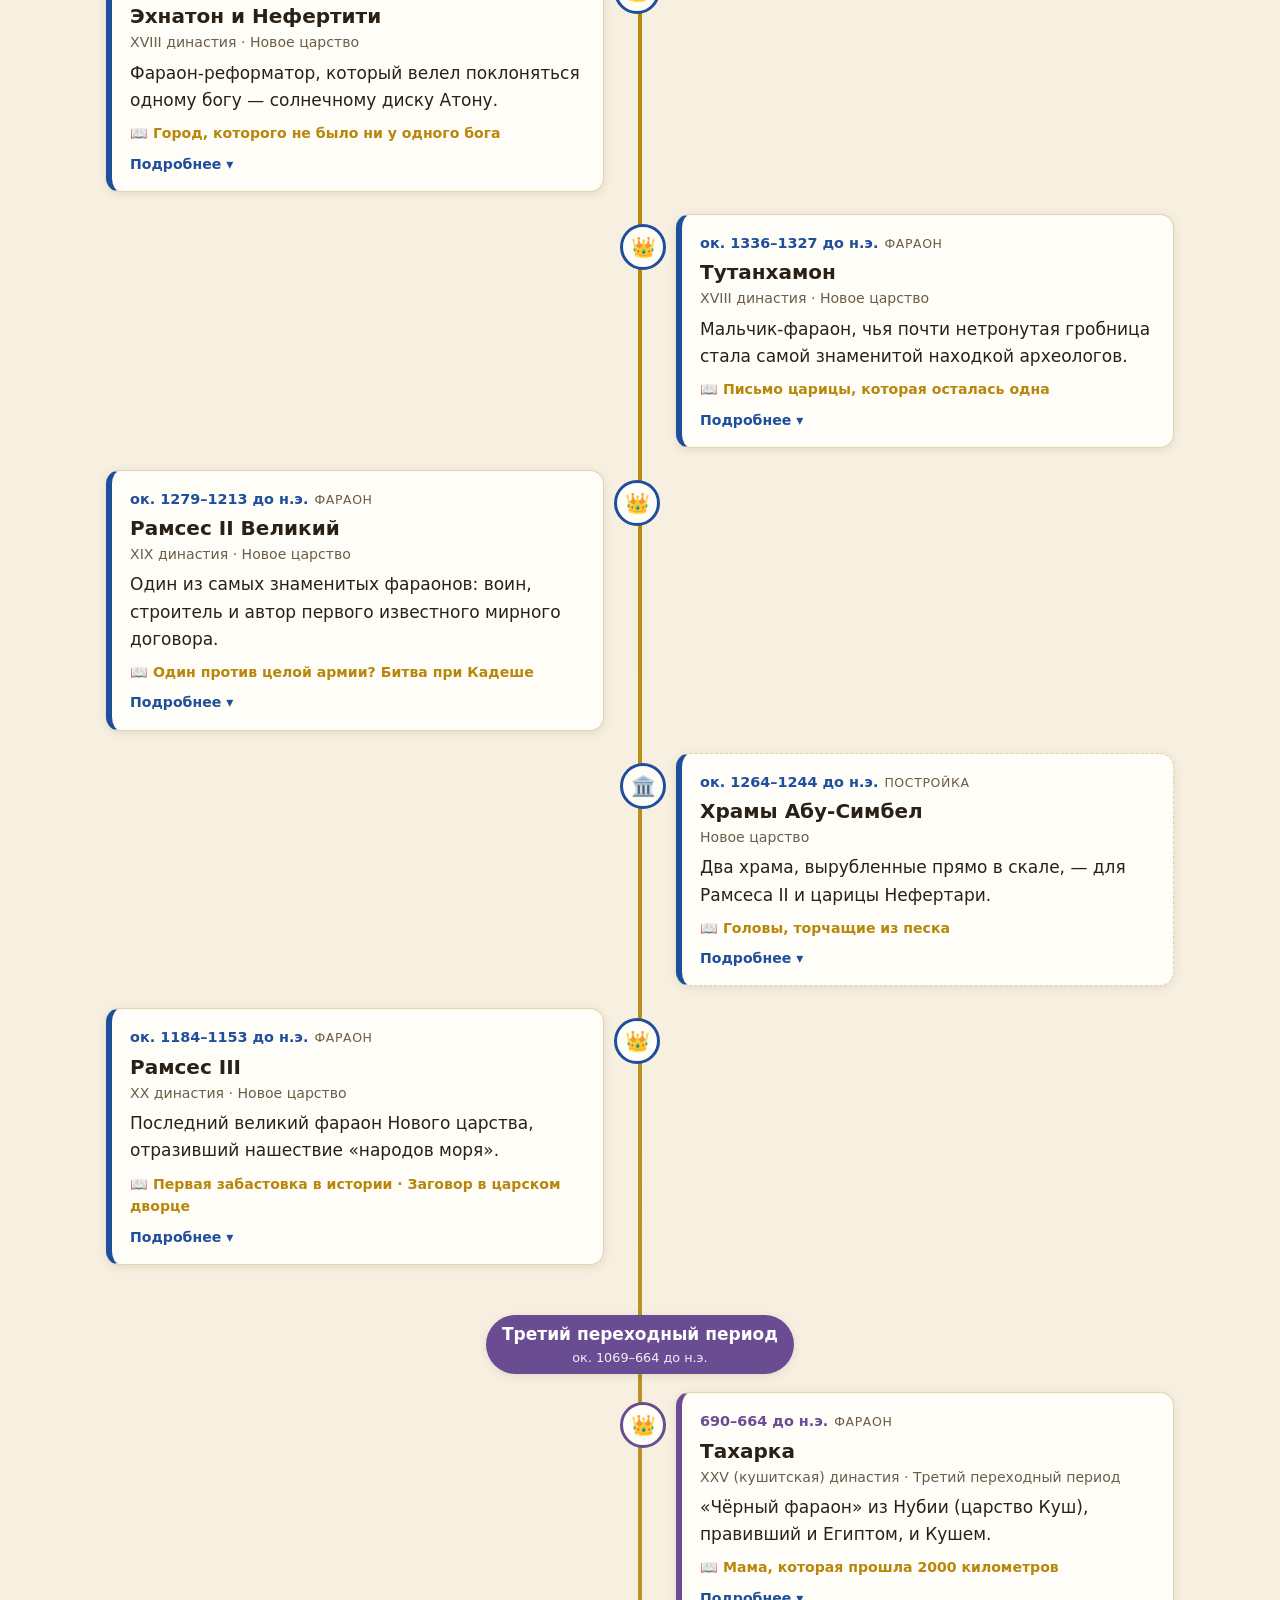
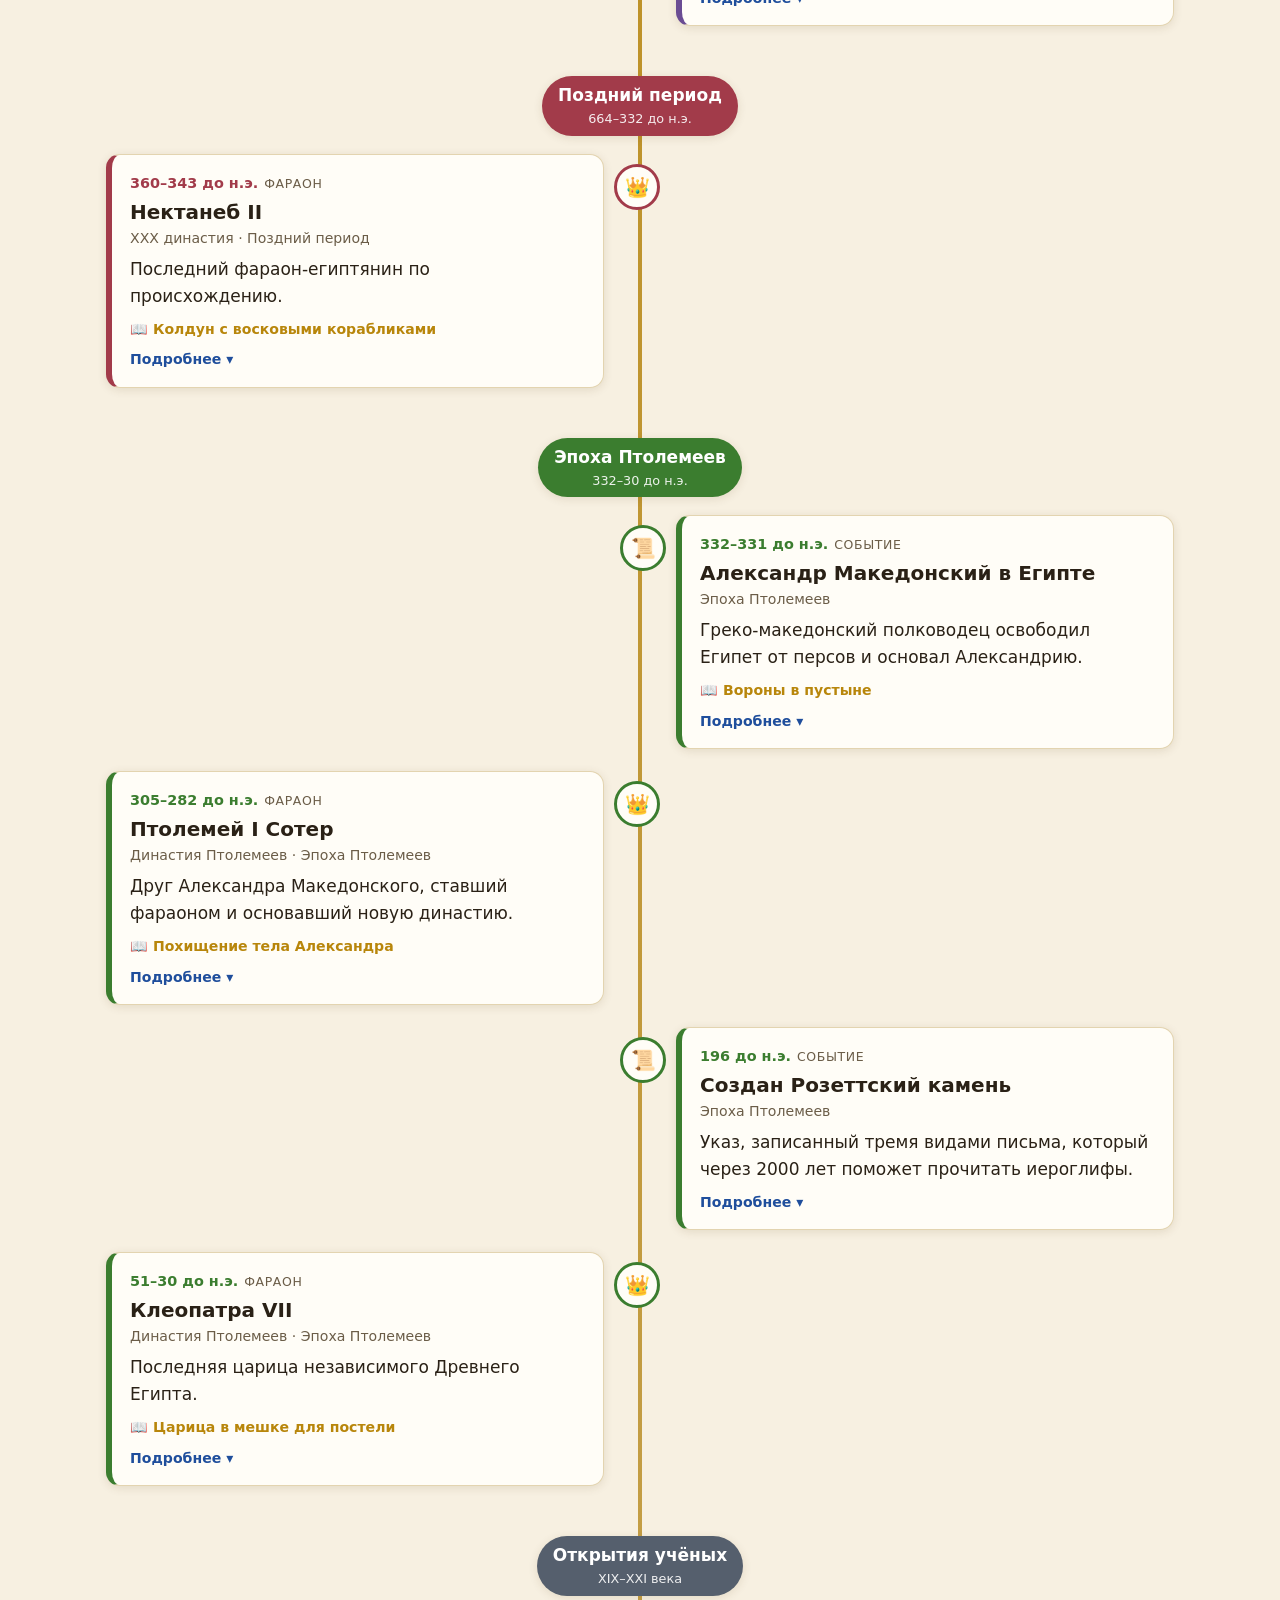
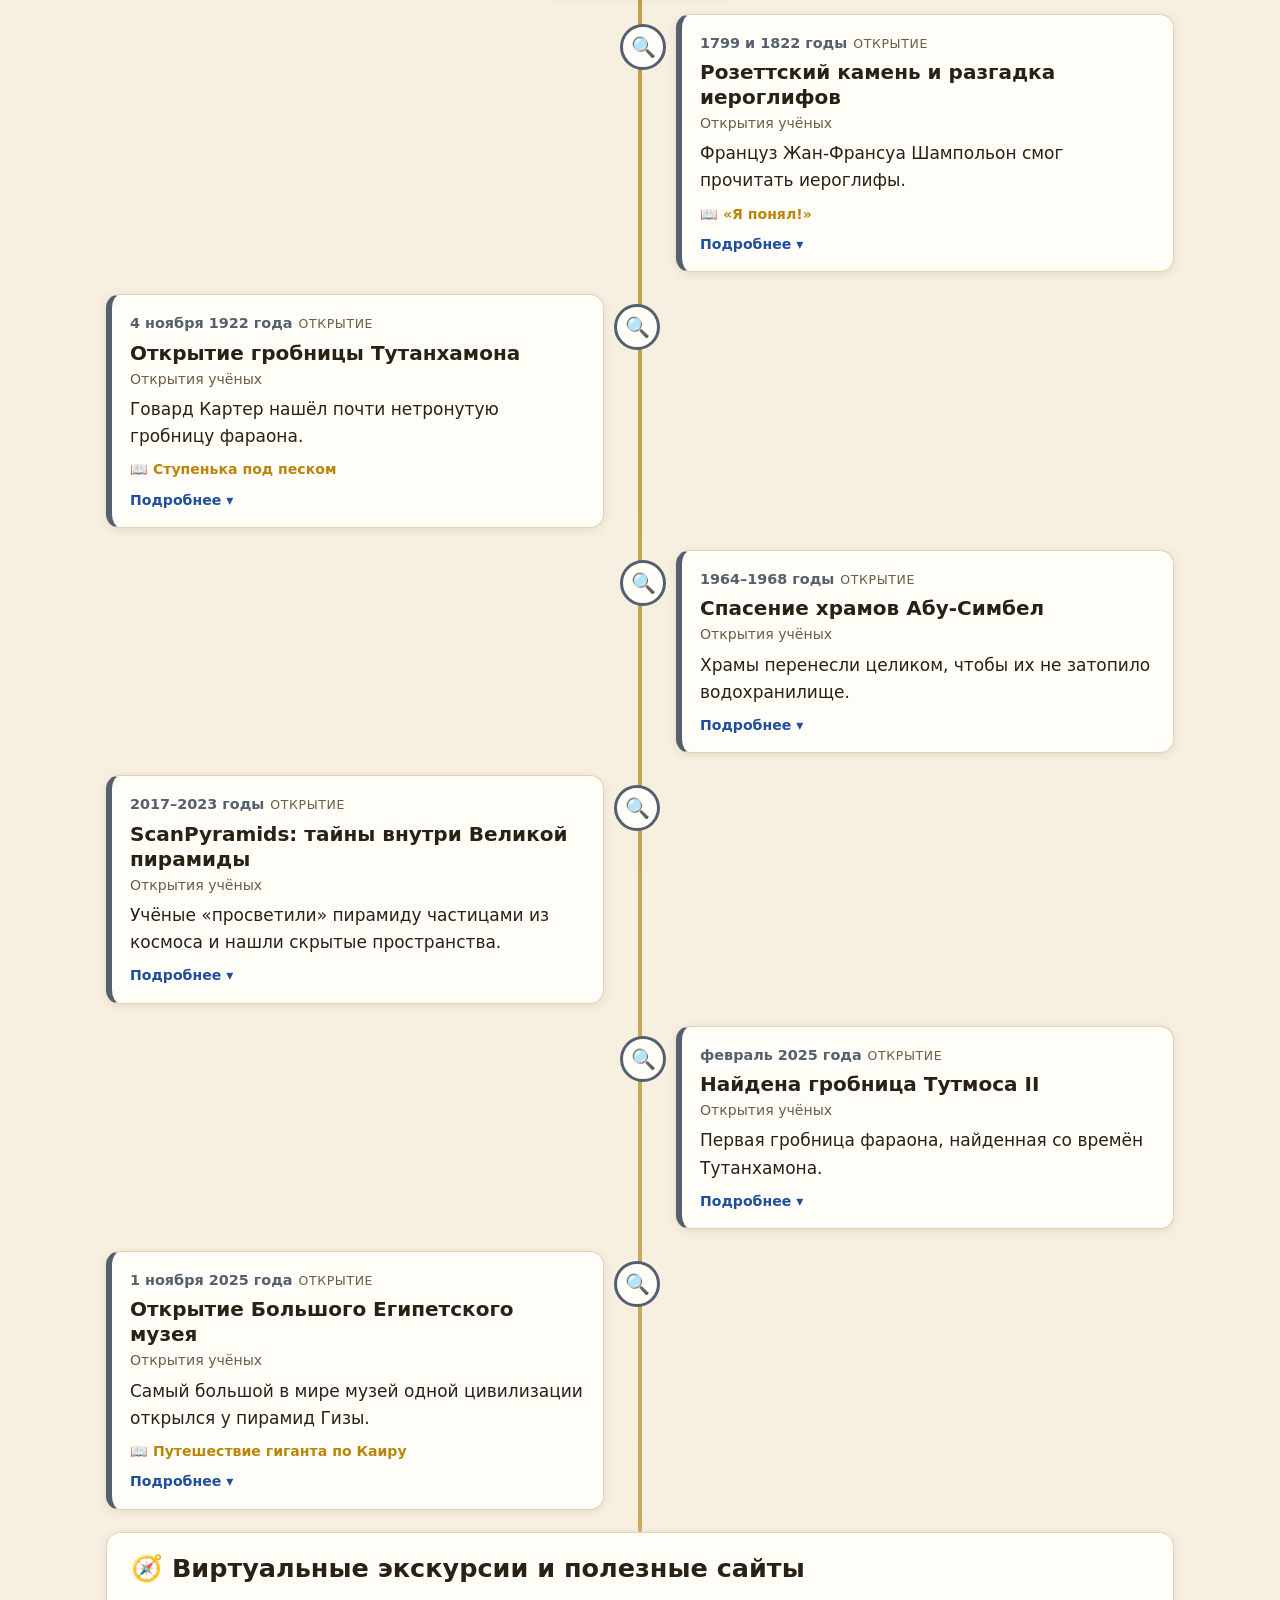
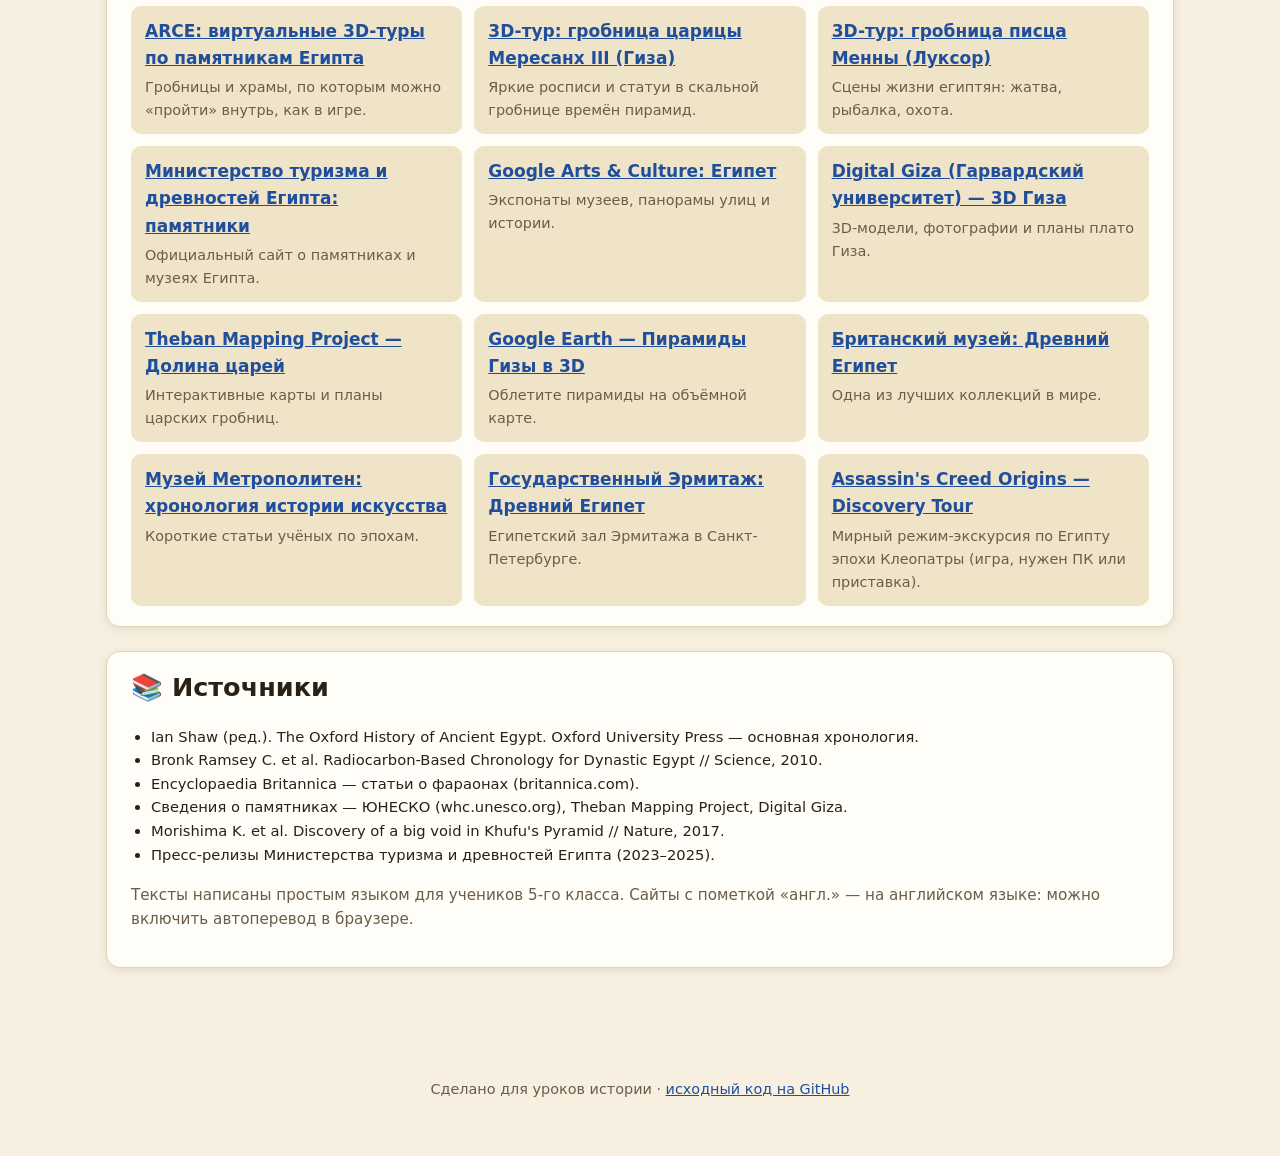
==== commit 278022ce: "Add 30 adventure stories from pharaohs' lives with source labels Co-Authored-By: Claude Opus 5.5 <no" ====
--- a/index.html
+++ b/index.html
@@ -26,6 +26,12 @@
       <div id="eraLegend" class="era-legend" aria-label="Эпохи"></div>
     </section>
 
+    <section class="intro card-plain">
+      <h2>📖 Истории из жизни фараонов: правда или легенда?</h2>
+      <p>Во многих карточках есть рассказы о приключениях фараонов — ищите значок <strong>📖</strong> и открывайте карточку. Но будьте как настоящий историк: у каждой истории указано, <strong>откуда мы её знаем</strong>.</p>
+      <ul id="storyKinds" class="kind-list"></ul>
+    </section>
+
     <section class="controls" aria-label="Управление лентой времени">
       <div class="control-group" role="group" aria-label="Сортировка">
         <span class="control-label">Порядок:</span>
@@ -35,6 +41,7 @@
       <div class="control-group" role="group" aria-label="Что показывать">
         <span class="control-label">Показать:</span>
         <div id="typeFilters" class="chips"></div>
+        <button type="button" class="chip" id="onlyStories" aria-pressed="false">📖 Только с историями</button>
       </div>
       <div class="control-group">
         <label class="control-label" for="eraSelect">Эпоха:</label>
@@ -68,6 +75,7 @@
   </footer>
 
   <script src="data.js"></script>
+  <script src="stories.js"></script>
   <script src="app.js"></script>
 </body>
 </html>
--- a/styles.css
+++ b/styles.css
@@ -145,6 +145,7 @@
 
 .tl-item {
   position: relative;
+  scroll-margin-top: 180px;
   width: 50%;
   padding: 0 36px 22px 0;
 }
@@ -244,6 +245,58 @@
   .tl-item::before, .tl-item.right::before { left: 0; right: auto; }
   .tl-era { text-align: left; padding-left: 36px; }
   .card-plain { padding: 16px; }
+  .controls { position: static; }
+  .tl-item { scroll-margin-top: 16px; }
 }
 
 @media (prefers-reduced-motion: reduce) { html { scroll-behavior: auto; } }
+
+/* ───── Истории ───── */
+.tl-has-story {
+  margin: 8px 0 0;
+  font-size: .88rem;
+  font-weight: 600;
+  color: var(--gold);
+}
+.story {
+  margin: 16px 0 6px;
+  padding: 16px 18px;
+  border-radius: 12px;
+  background: linear-gradient(180deg, #fbf1d6, #f4e3b8);
+  border: 1px solid #e0c98c;
+  color: #2a2116;
+  font-family: Georgia, "Times New Roman", serif;
+  font-size: 1.02rem;
+}
+.story + .story { margin-top: 12px; }
+.story-head { display: flex; flex-wrap: wrap; gap: 8px; align-items: center; font-family: system-ui, sans-serif; }
+.story-label { font-weight: 700; color: #8a5a00; font-size: .85rem; text-transform: uppercase; letter-spacing: .05em; }
+.tl-body .story-title { margin: 6px 0 8px; font-size: 1.2rem; color: #5a3b00; }
+.tl-body .story p { margin: 0 0 10px; }
+.story p:first-of-type::first-letter { font-size: 1.8em; font-weight: 700; color: #8a5a00; }
+.tl-body .story-source {
+  font-family: system-ui, sans-serif;
+  font-size: .85rem;
+  color: #6b5d48;
+  border-top: 1px dashed #d4bd80;
+  padding-top: 8px;
+  margin-bottom: 0;
+}
+.story-kind {
+  display: inline-block;
+  font-family: system-ui, sans-serif;
+  font-size: .78rem; font-weight: 600;
+  padding: 2px 8px; border-radius: 999px;
+}
+.kind-doc    { background: #dbe8ff; color: #1f3f7a; }
+.kind-tale   { background: #efe0ff; color: #5a2d82; }
+.kind-legend { background: #ffe1d6; color: #8a3214; }
+.kind-find   { background: #d9f2e4; color: #1f6040; }
+.kind-list { padding-left: 0; list-style: none; }
+.kind-list li { margin: 6px 0; }
+@media (prefers-color-scheme: dark) {
+  .story { background: linear-gradient(180deg, #2f2817, #2a2214); border-color: #5a4a26; color: var(--ink); }
+  .story-label, .story p:first-of-type::first-letter { color: #e7bf5f; }
+  .tl-body .story-title { color: #f0d08a; }
+  .tl-body .story-source { color: var(--muted); border-top-color: #5a4a26; }
+}
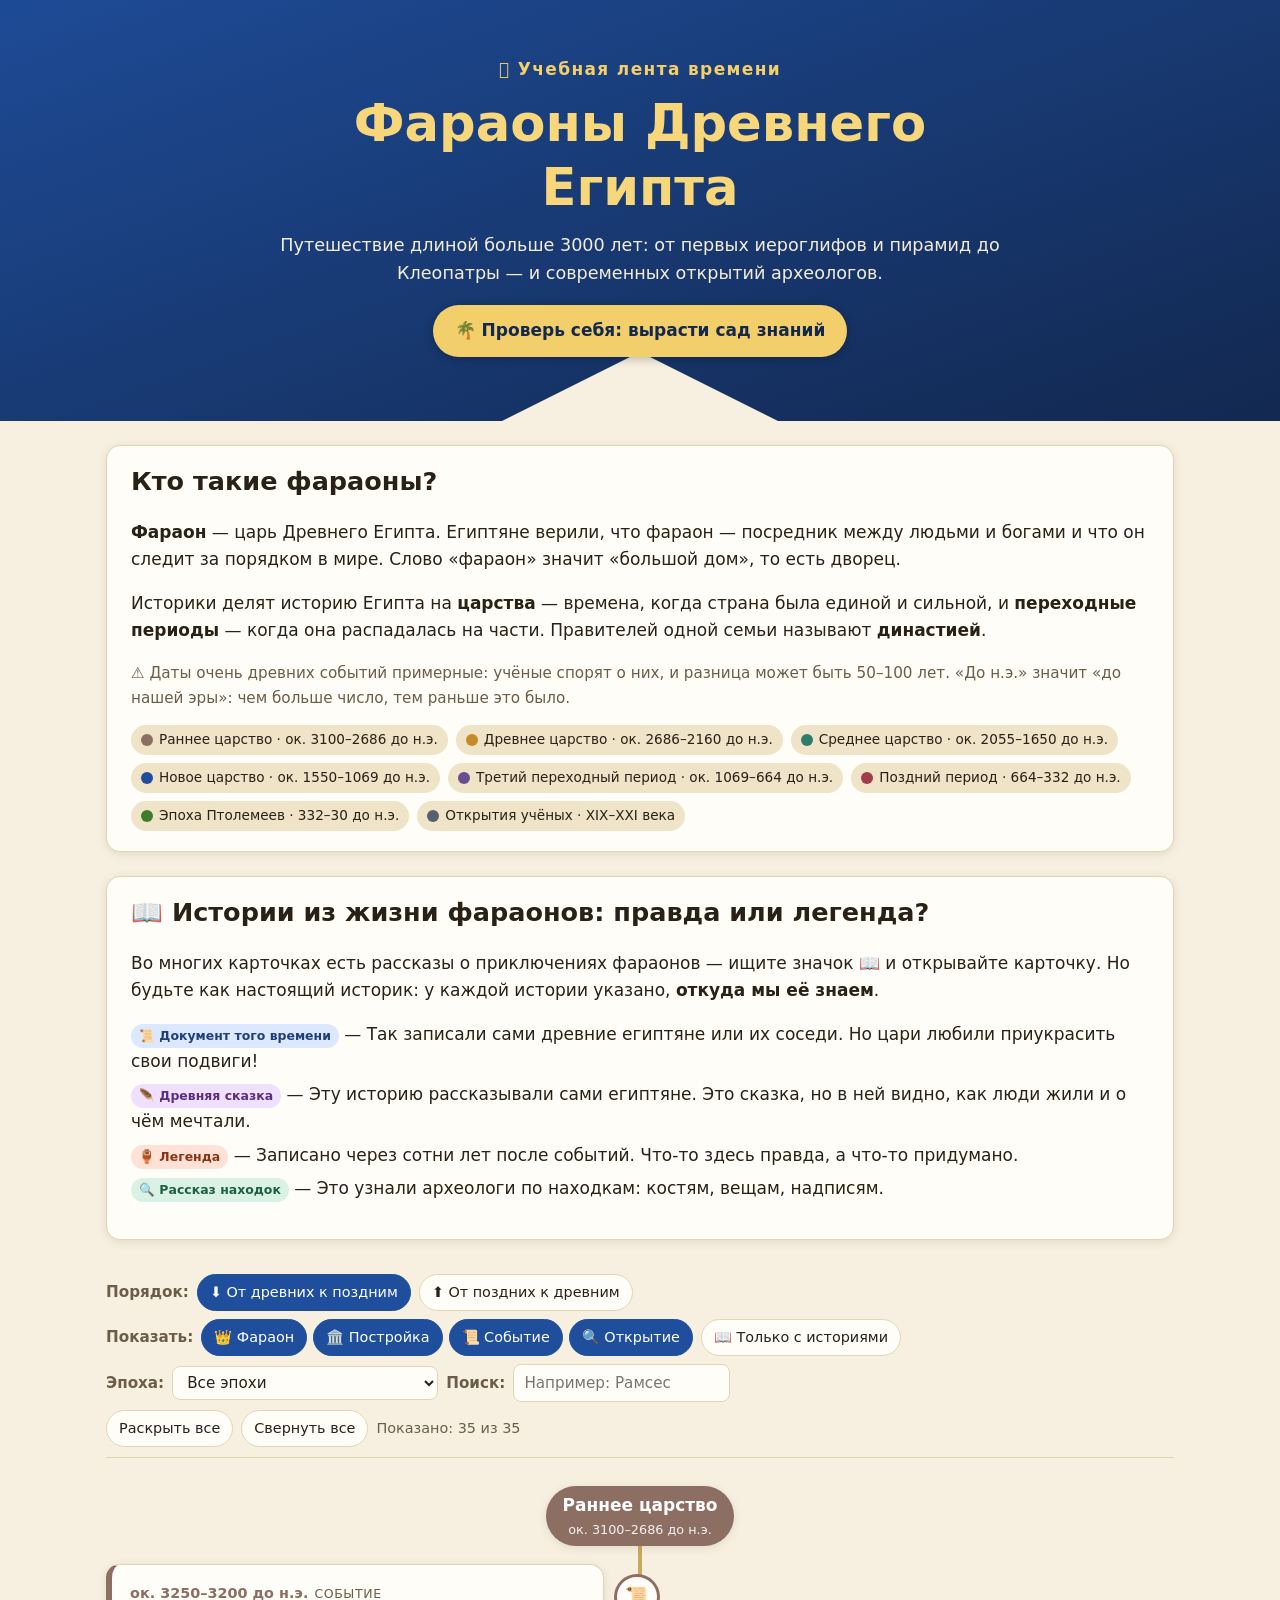
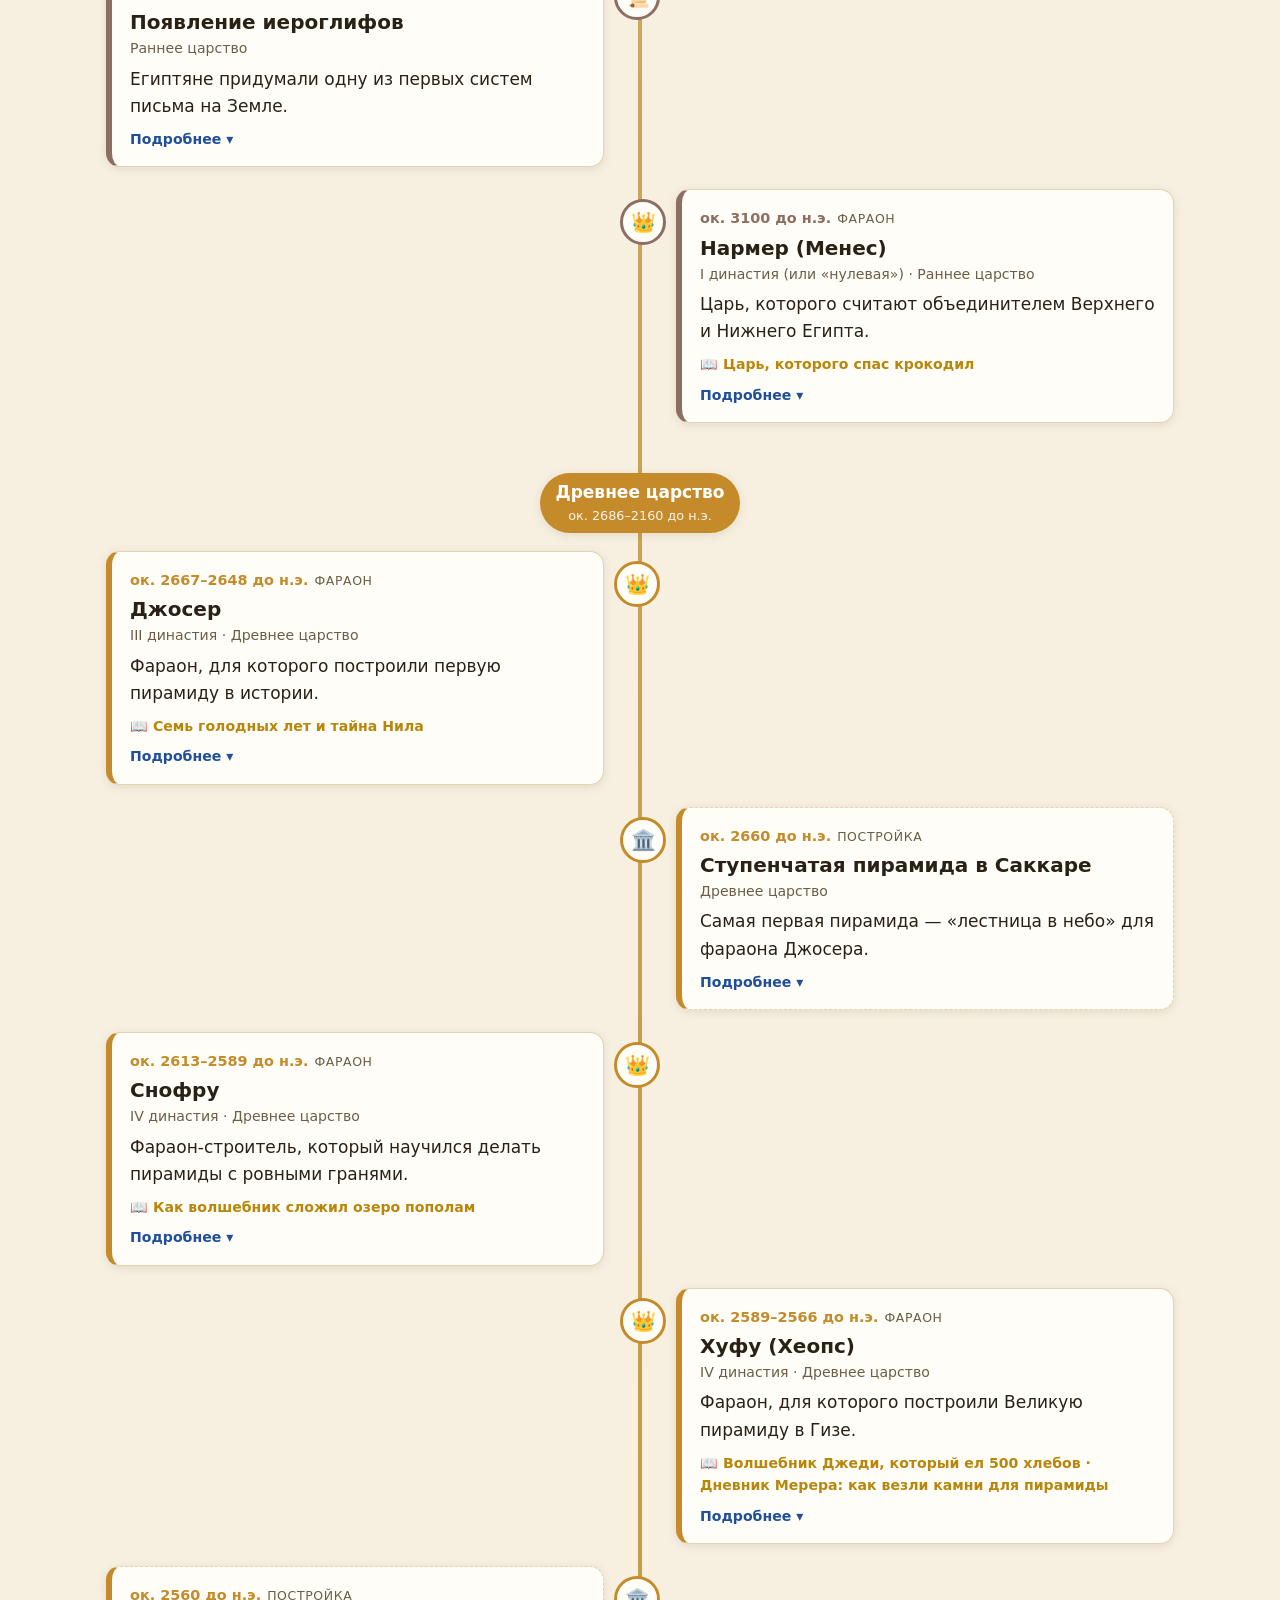
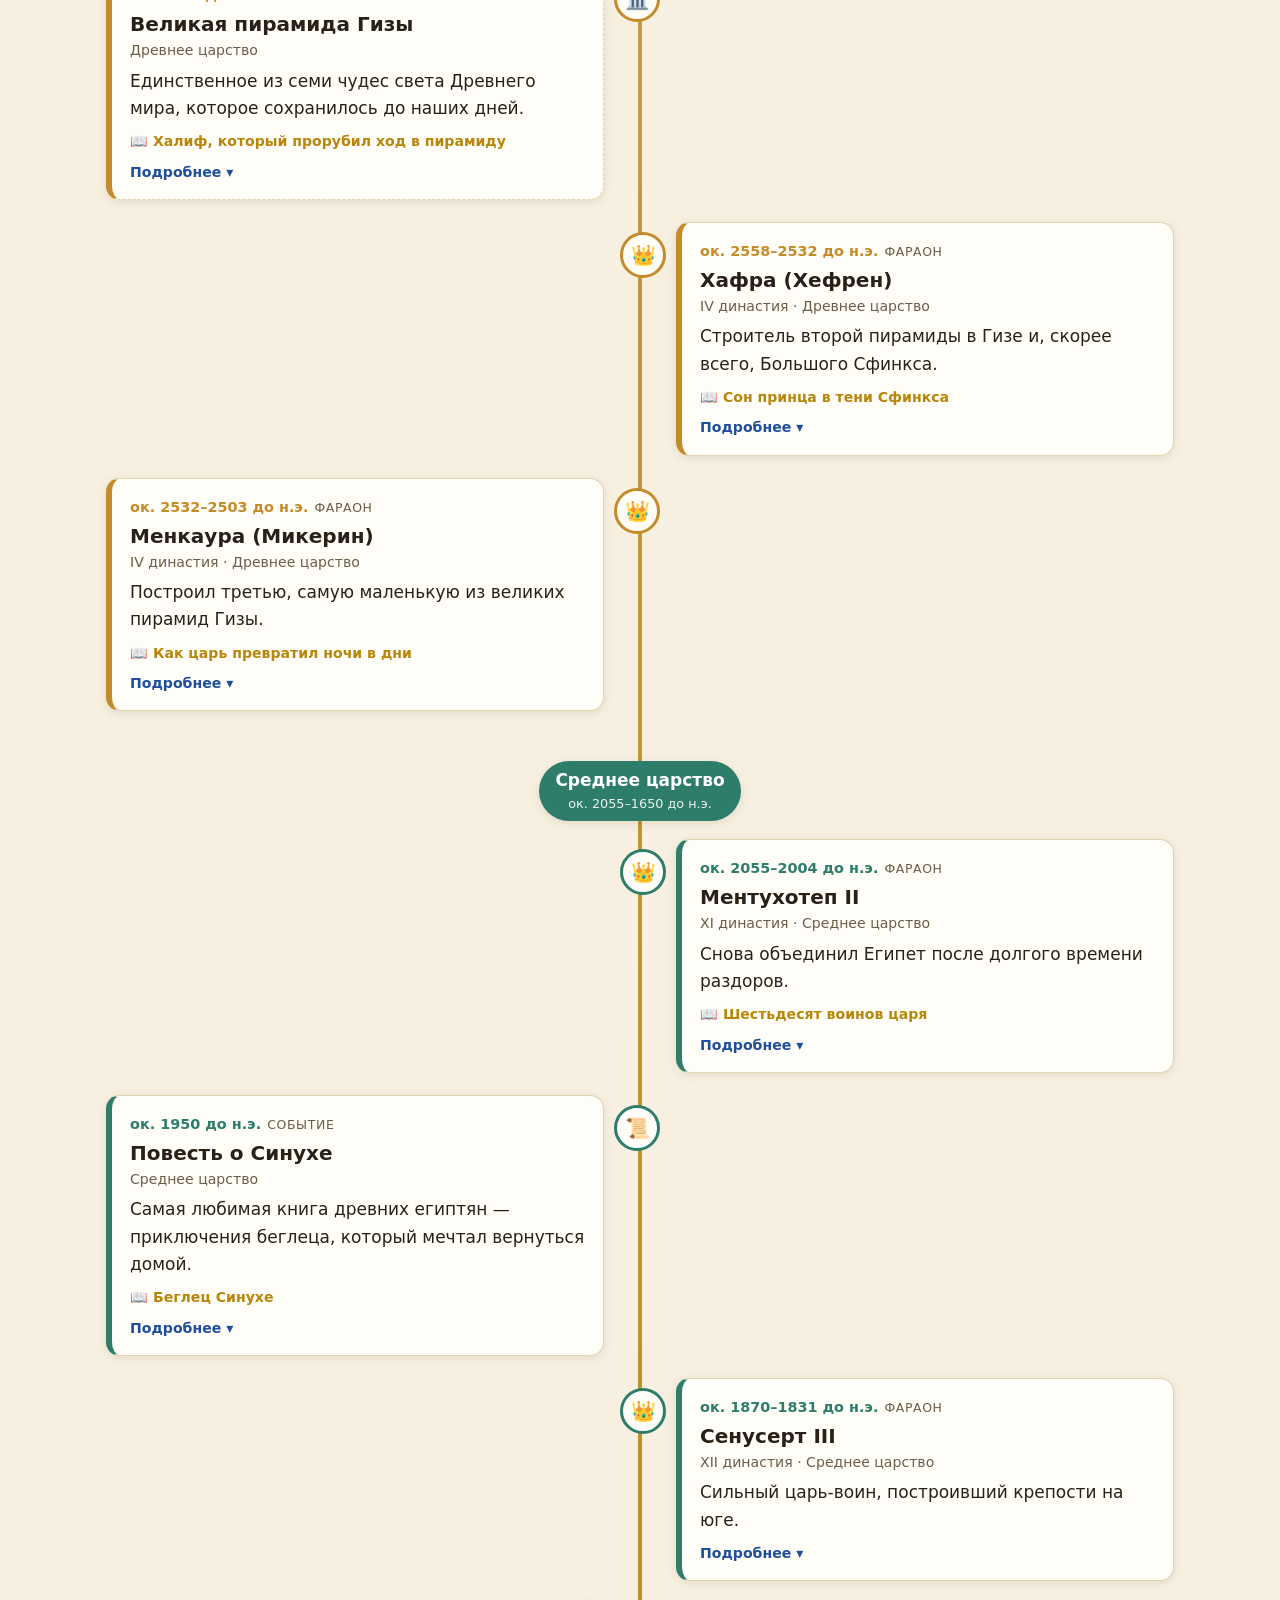
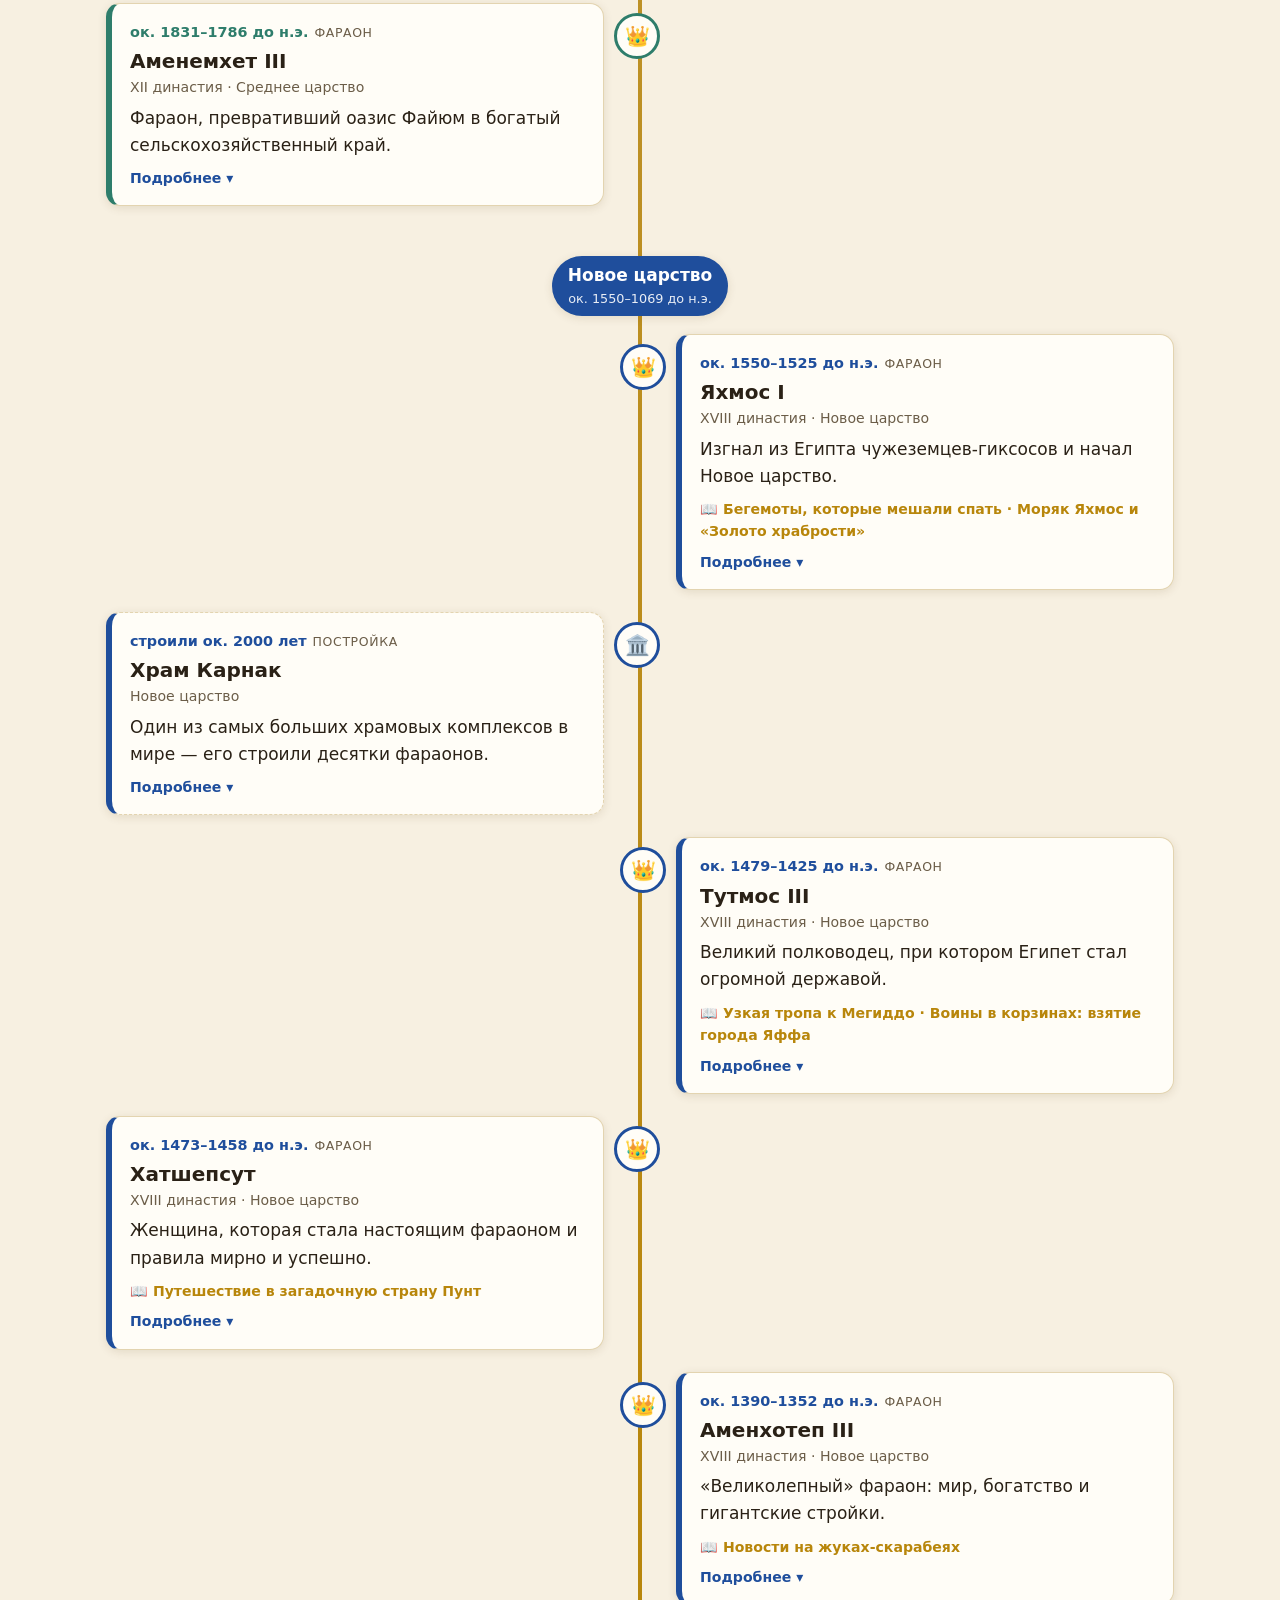
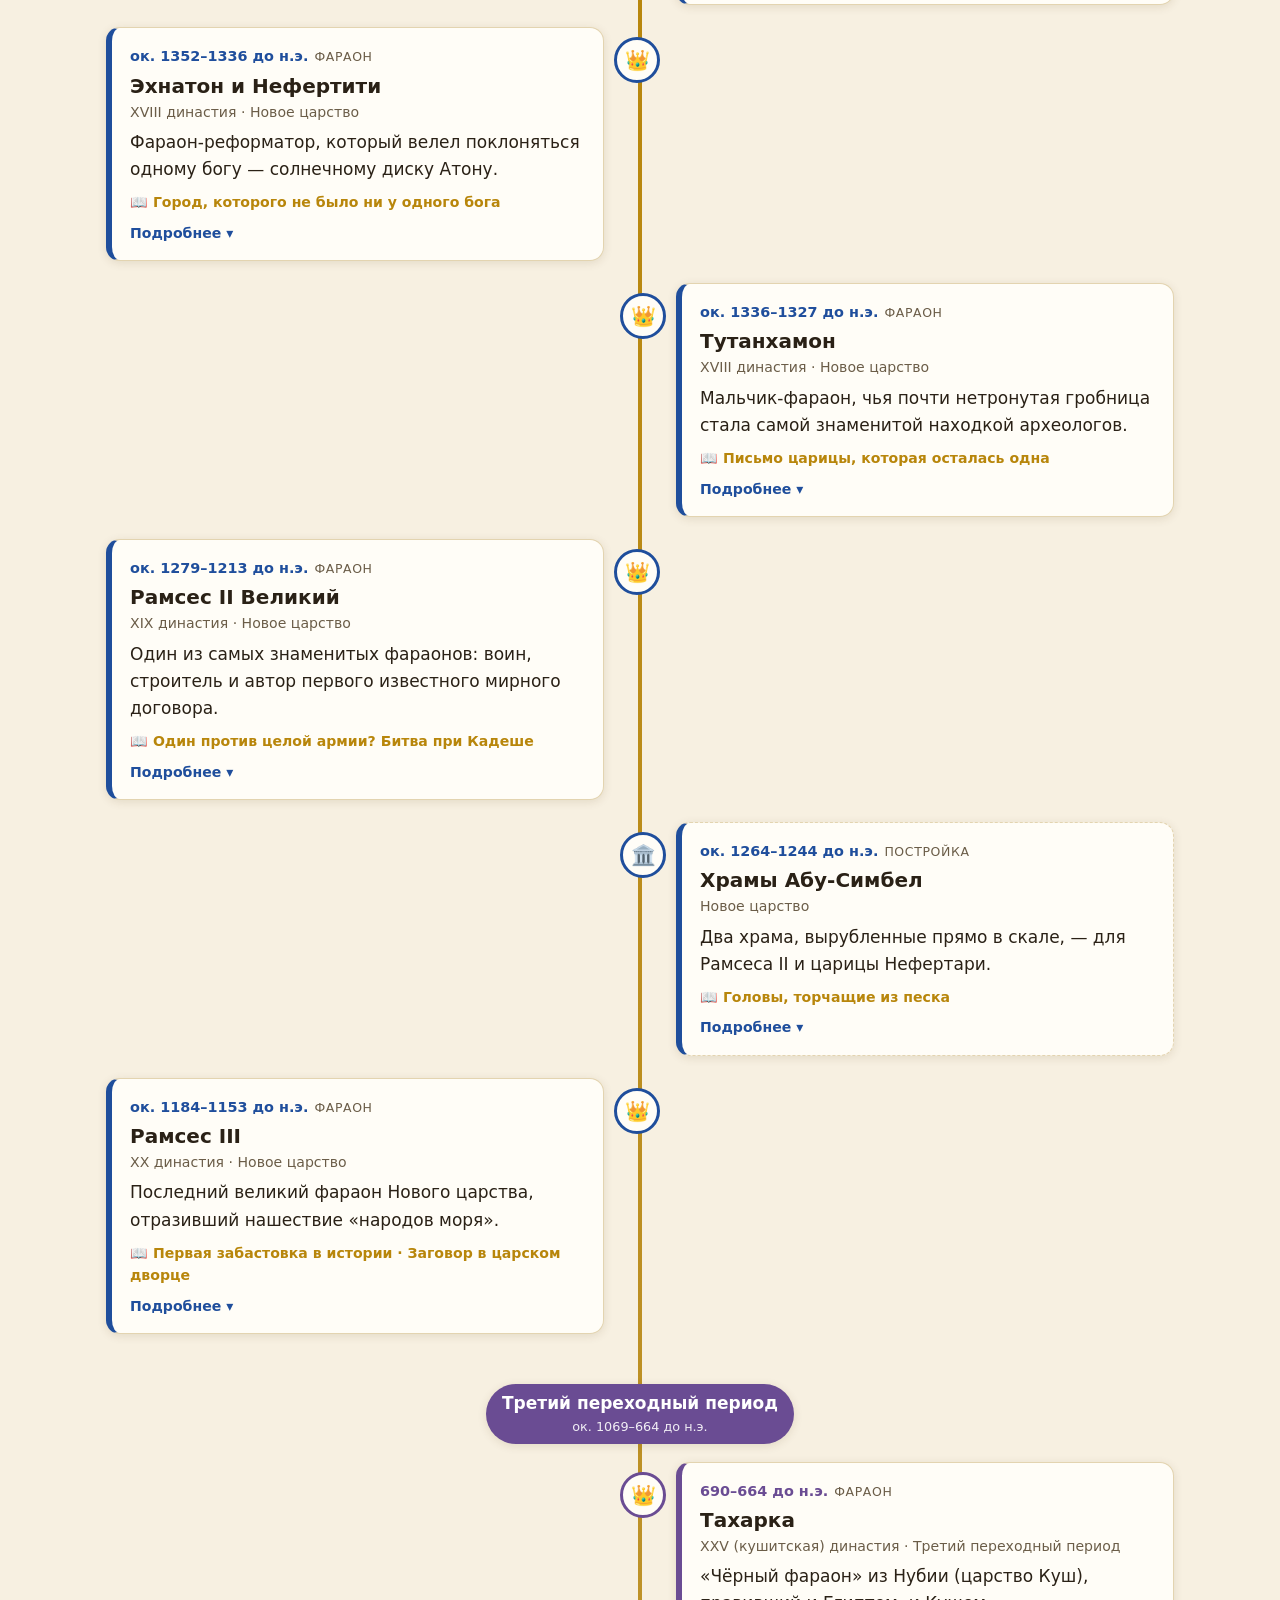
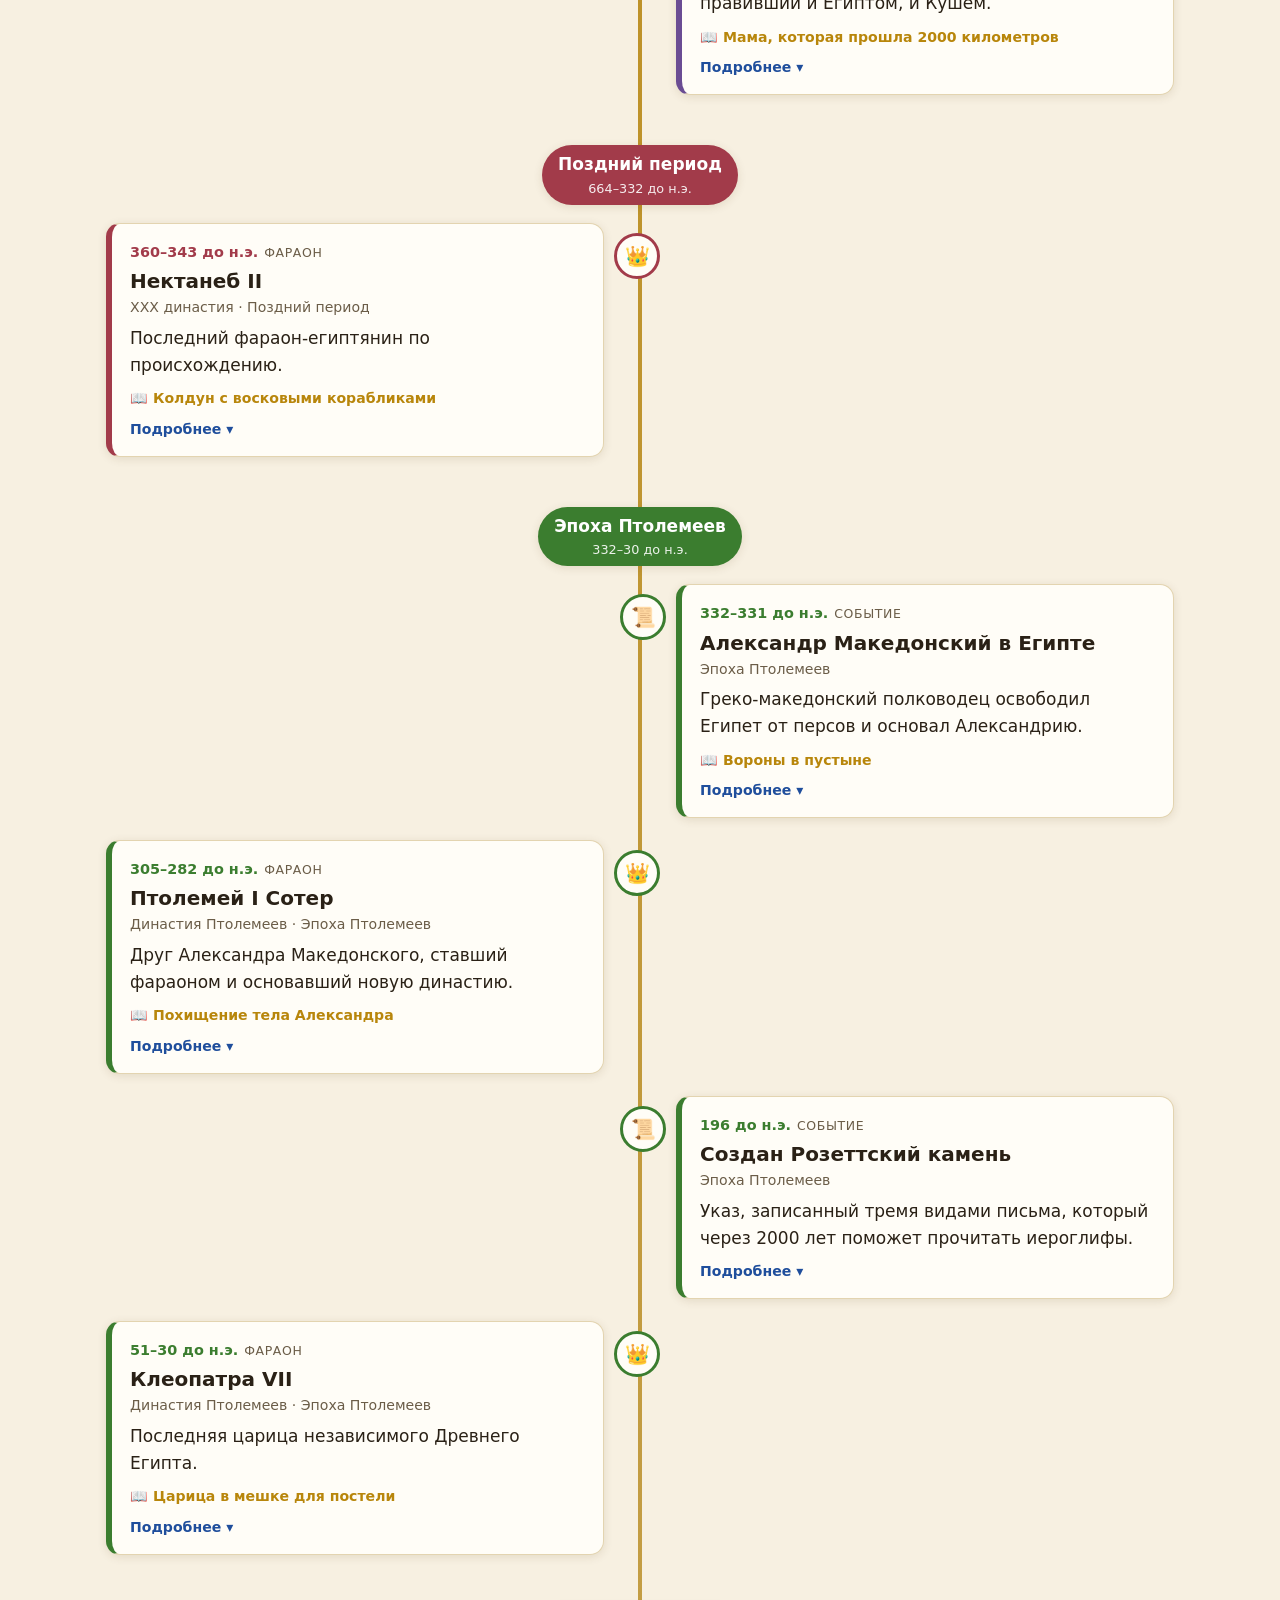
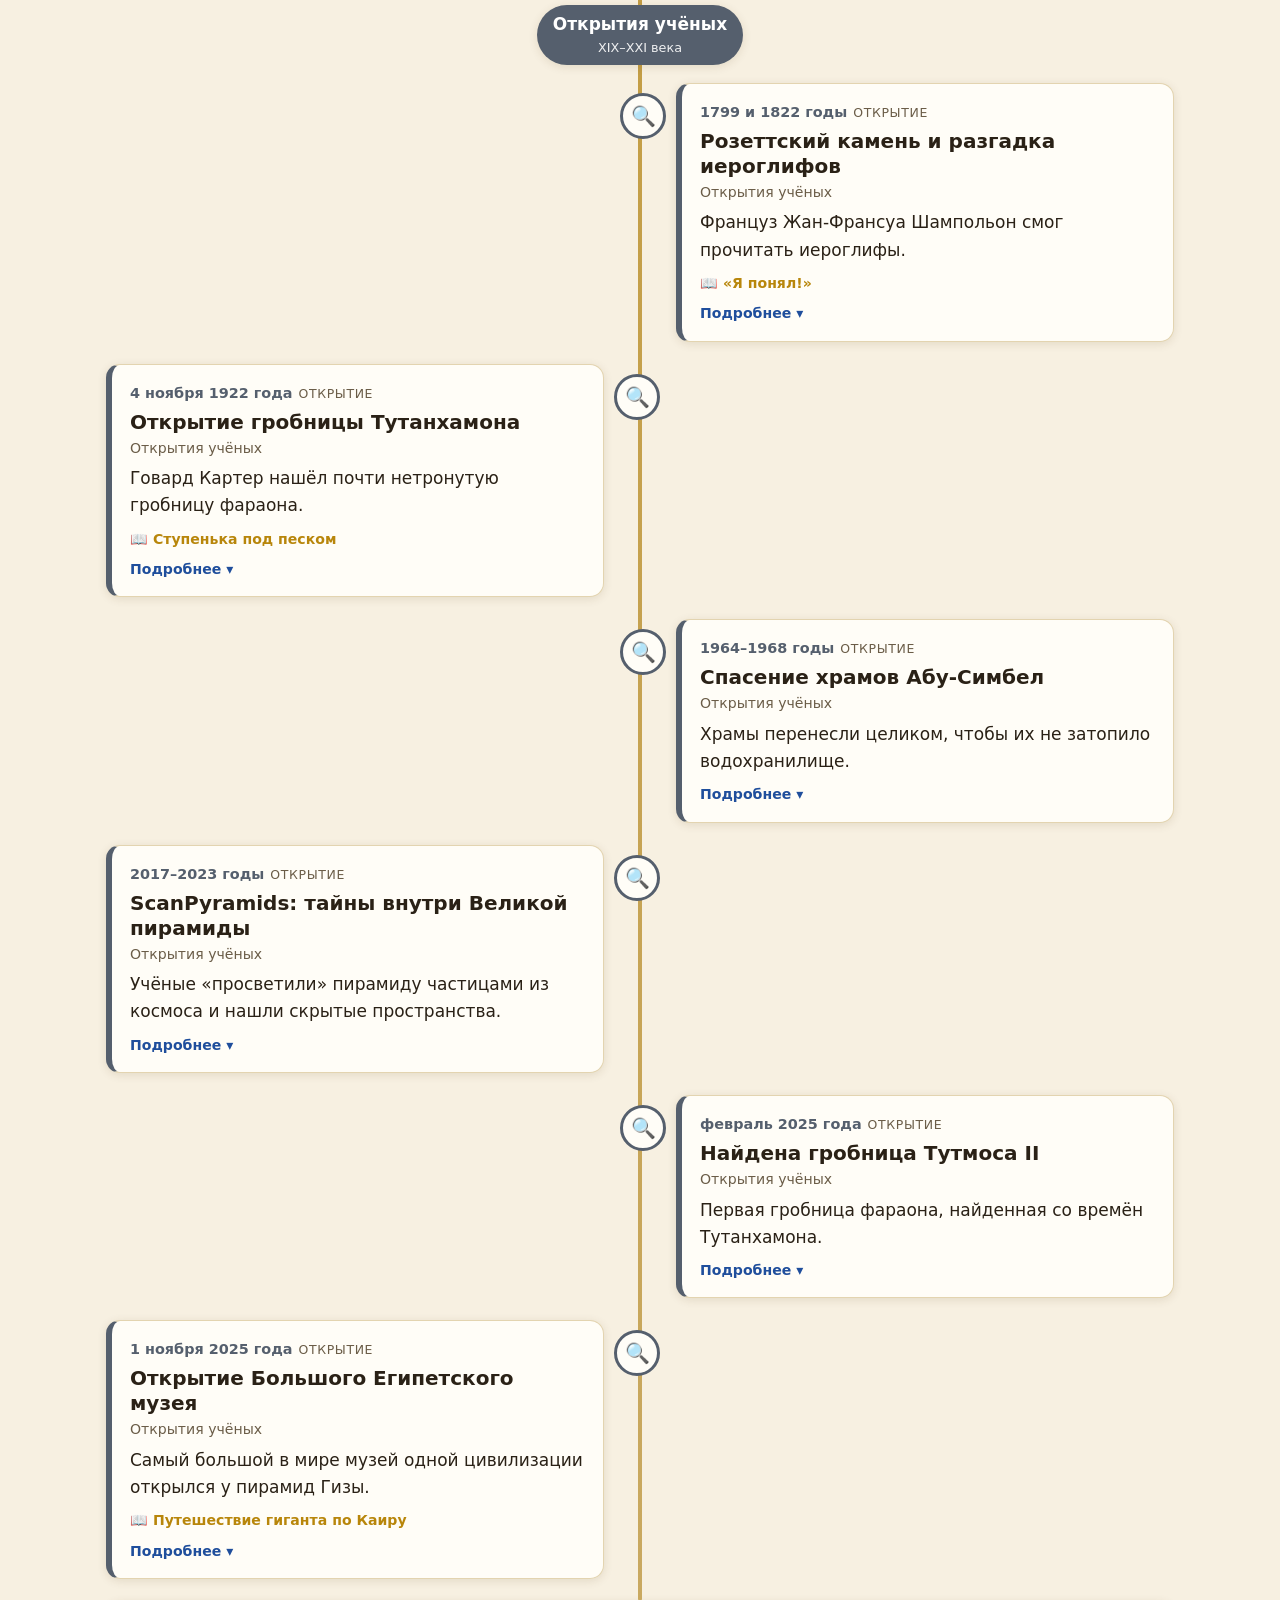
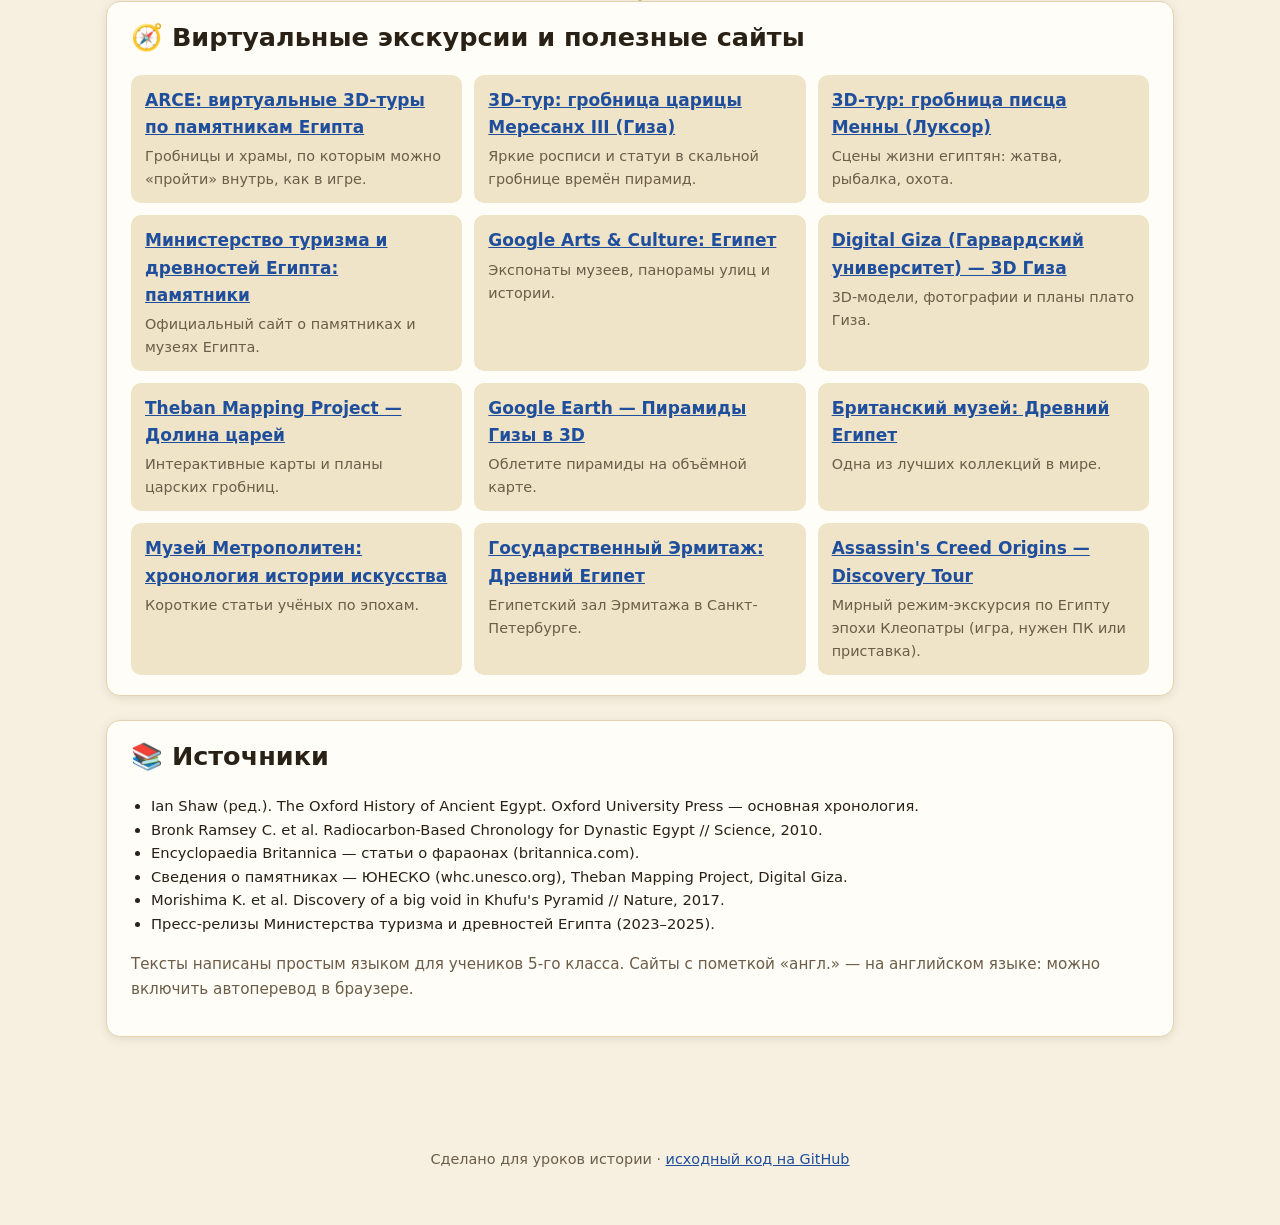
==== commit 3a251612: "Add spaced-repetition quiz garden (learn.html) and deep links to timeline cards Co-Authored-By: Clau" ====
--- a/index.html
+++ b/index.html
@@ -14,6 +14,7 @@
       <p class="hero-kicker">𓂀 Учебная лента времени</p>
       <h1>Фараоны Древнего Египта</h1>
       <p class="hero-lead">Путешествие длиной больше 3000 лет: от первых иероглифов и пирамид до Клеопатры — и современных открытий археологов.</p>
+      <a class="hero-cta" href="learn.html">🌴 Проверь себя: вырасти сад знаний</a>
     </div>
   </header>
 
--- a/styles.css
+++ b/styles.css
@@ -300,3 +300,16 @@
   .tl-body .story-title { color: #f0d08a; }
   .tl-body .story-source { color: var(--muted); border-top-color: #5a4a26; }
 }
+
+.hero-cta {
+  display: inline-block;
+  margin-top: 18px;
+  padding: 12px 22px;
+  border-radius: 999px;
+  background: #f3cf6b;
+  color: #12284f;
+  font-weight: 700;
+  text-decoration: none;
+  box-shadow: 0 2px 10px rgba(0, 0, 0, .25);
+}
+.hero-cta:hover { background: #f8dd8f; }
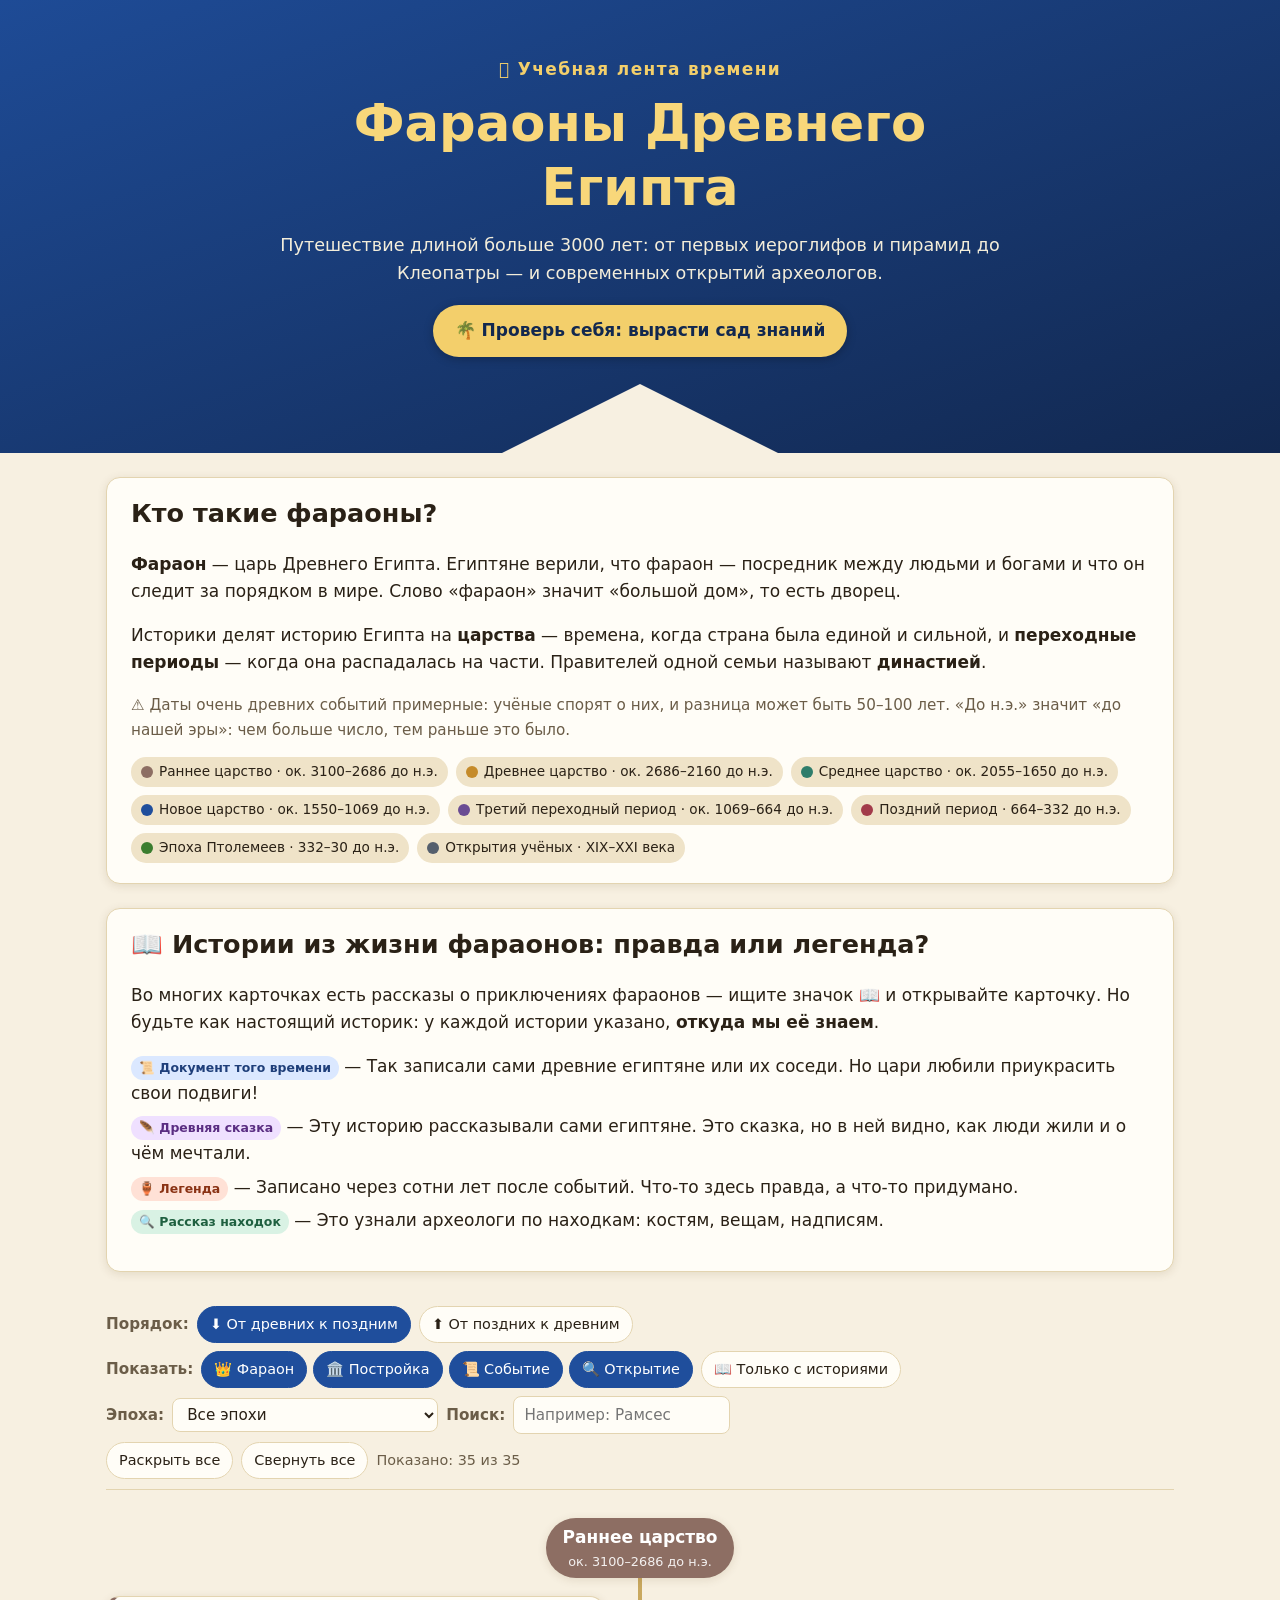
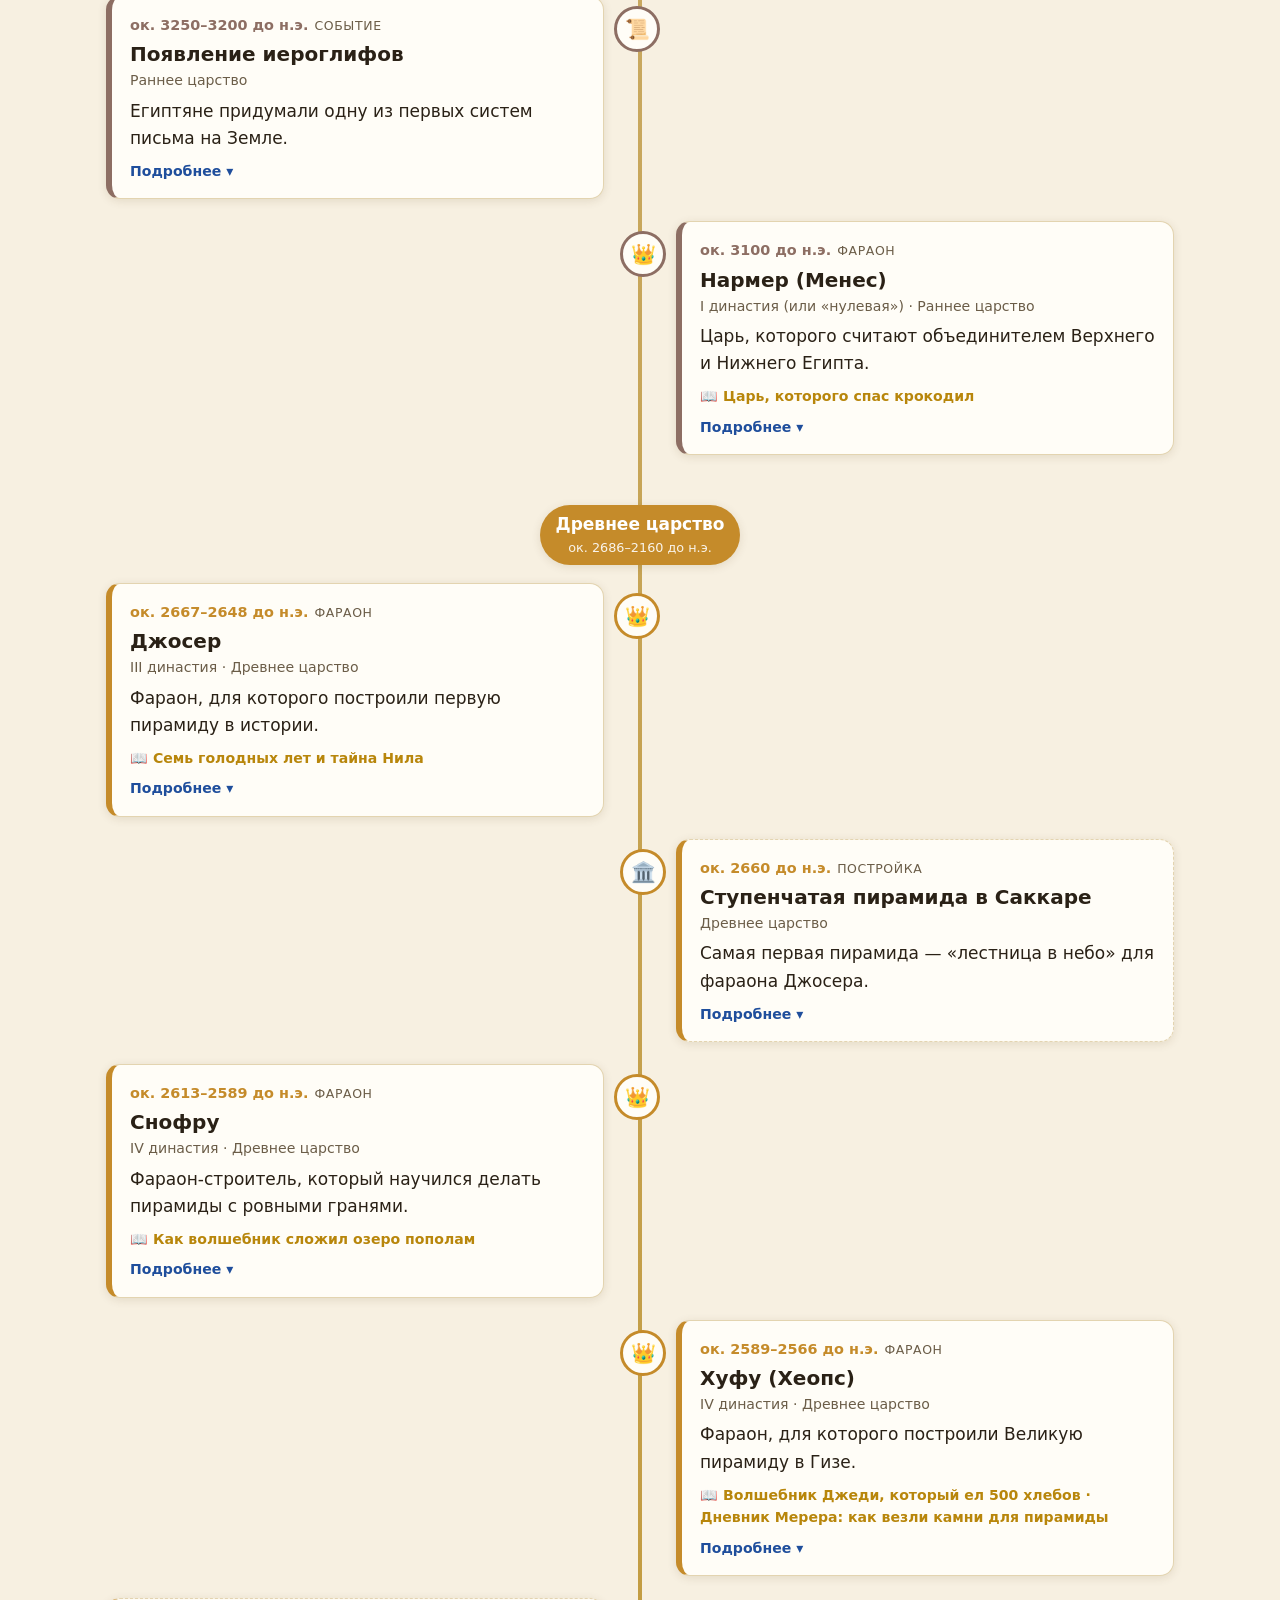
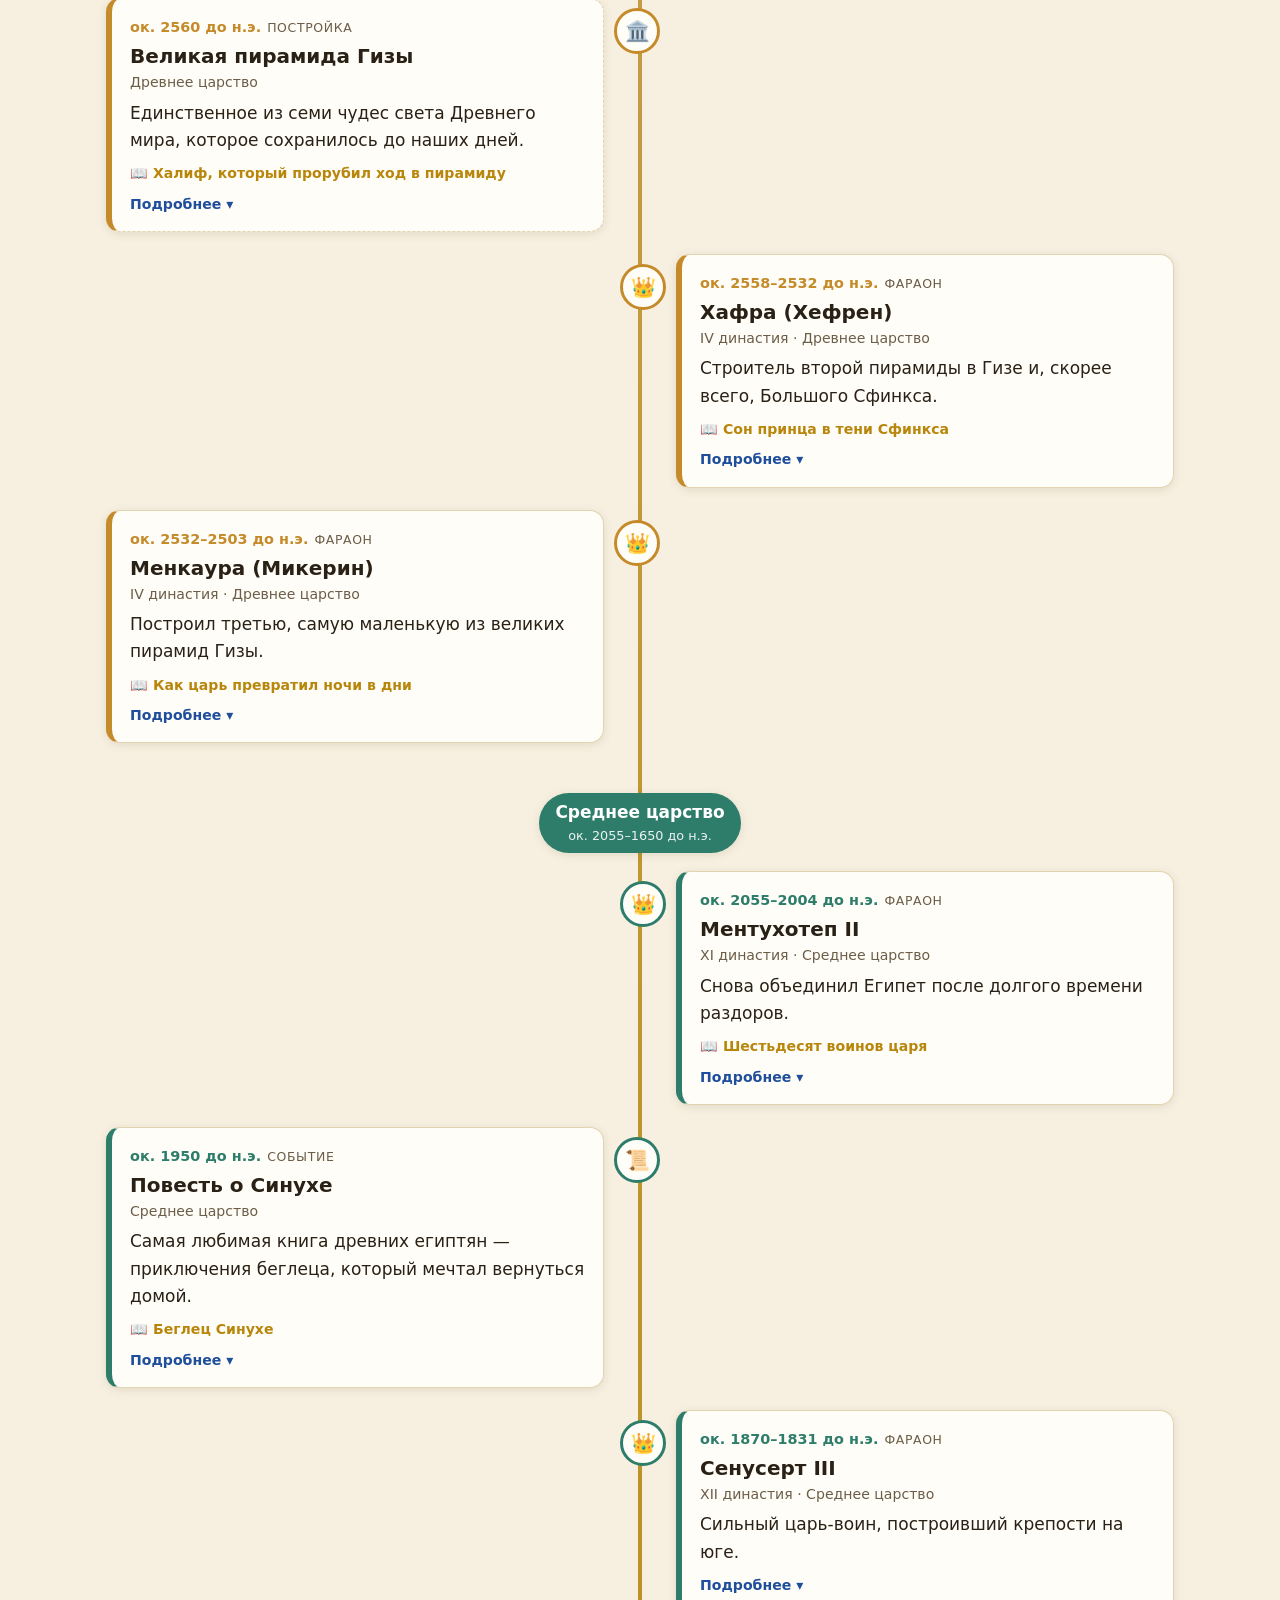
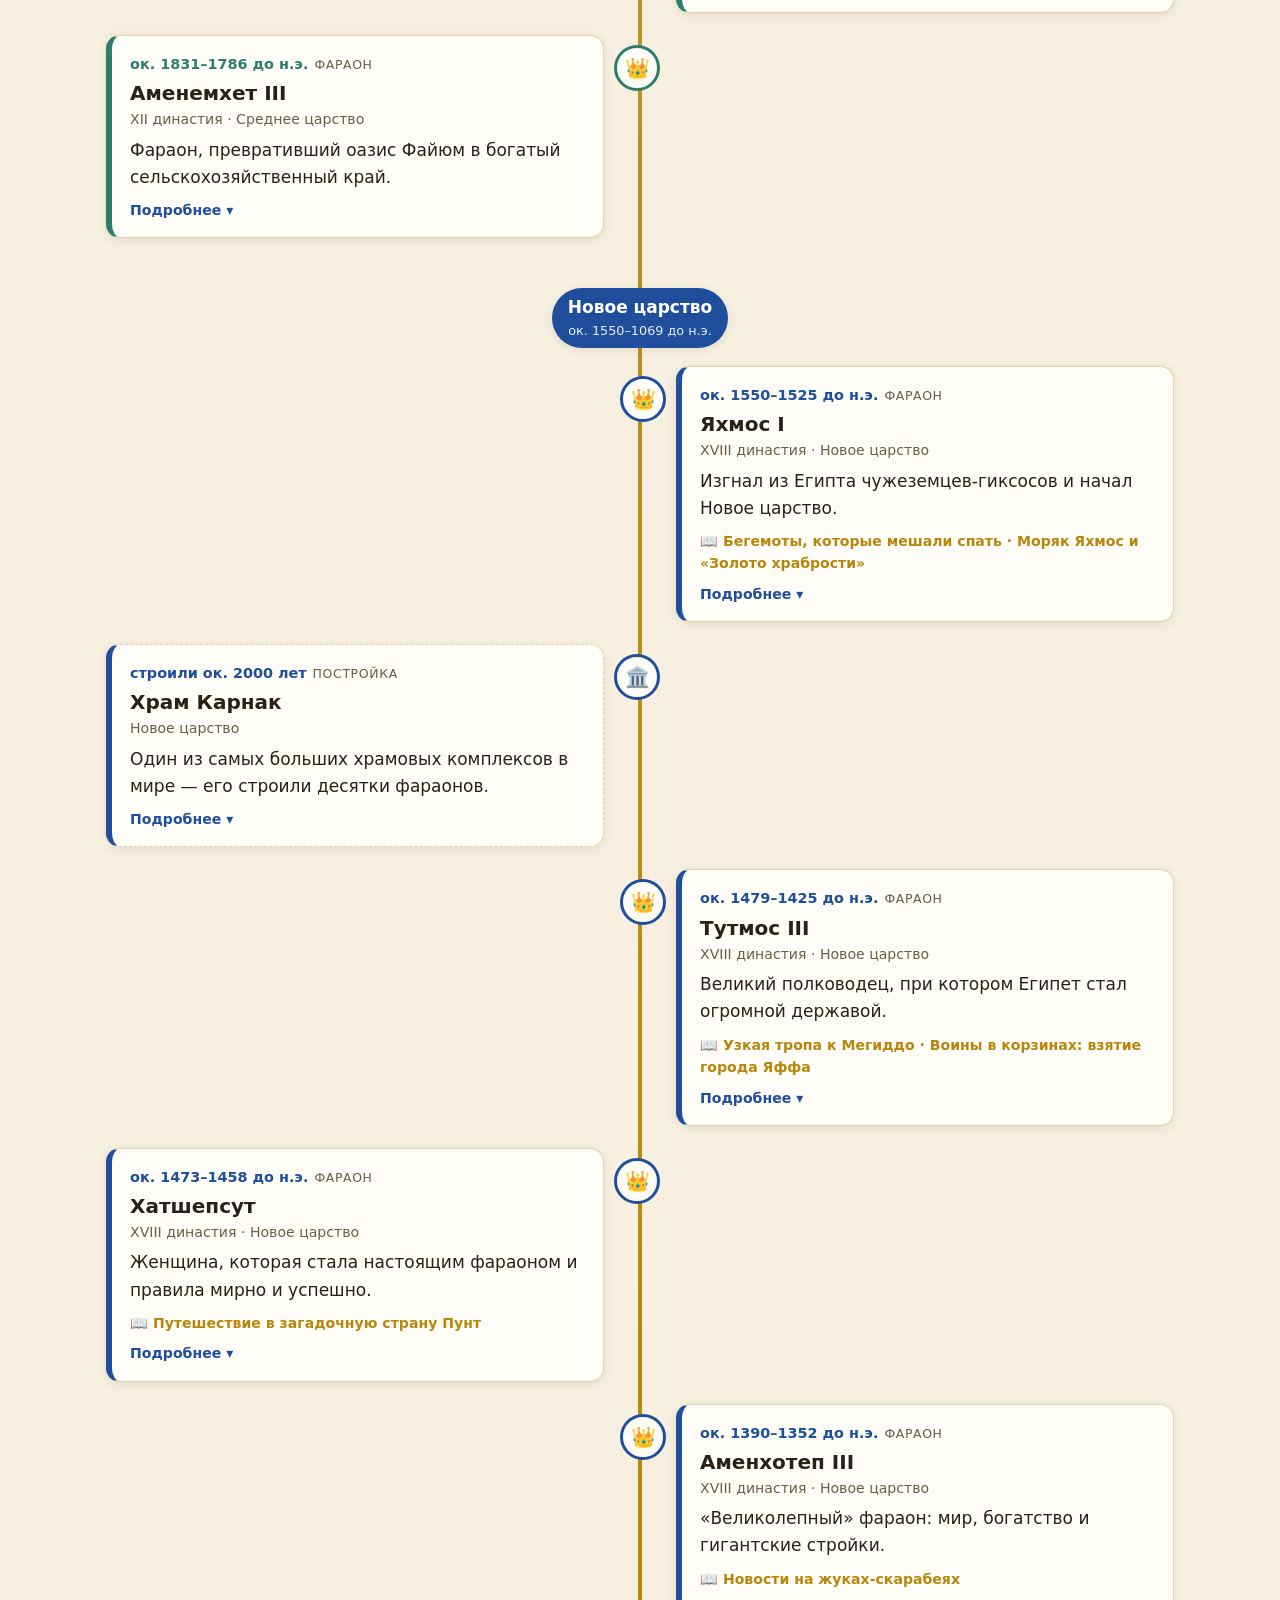
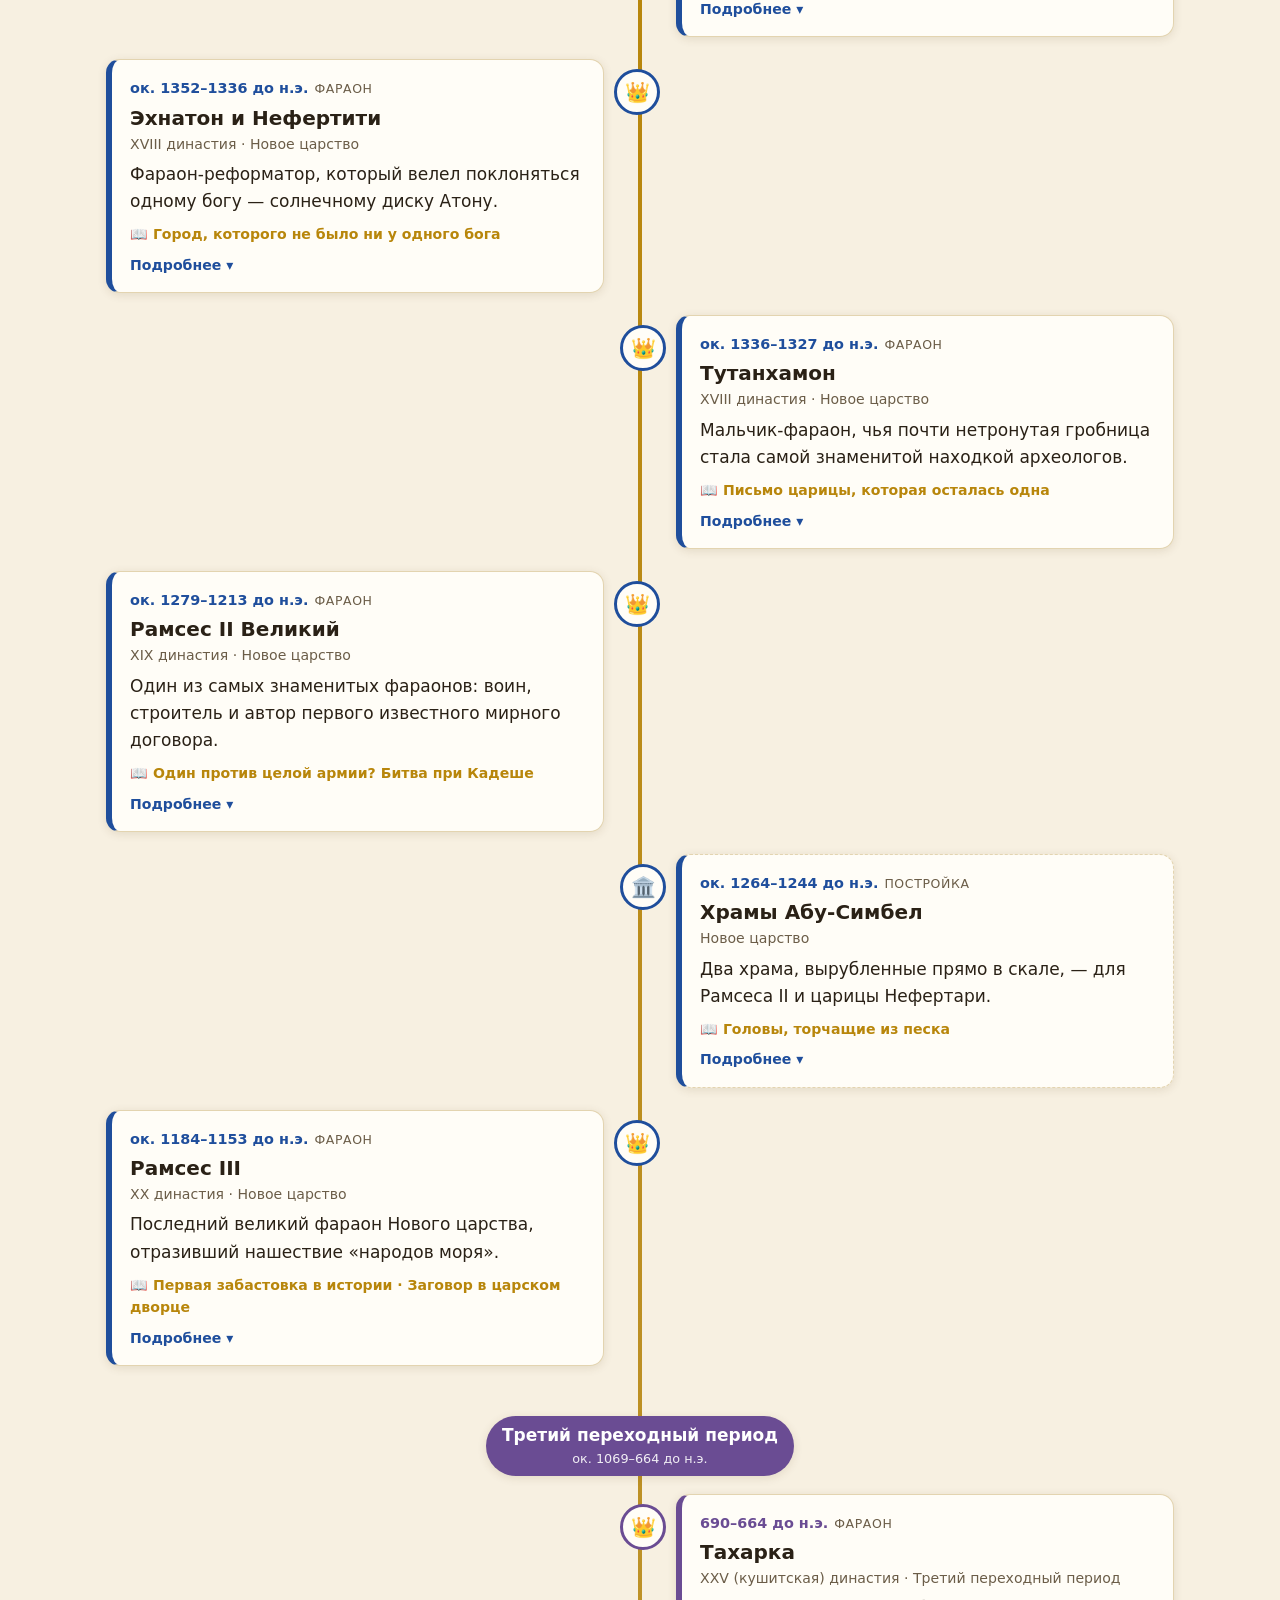
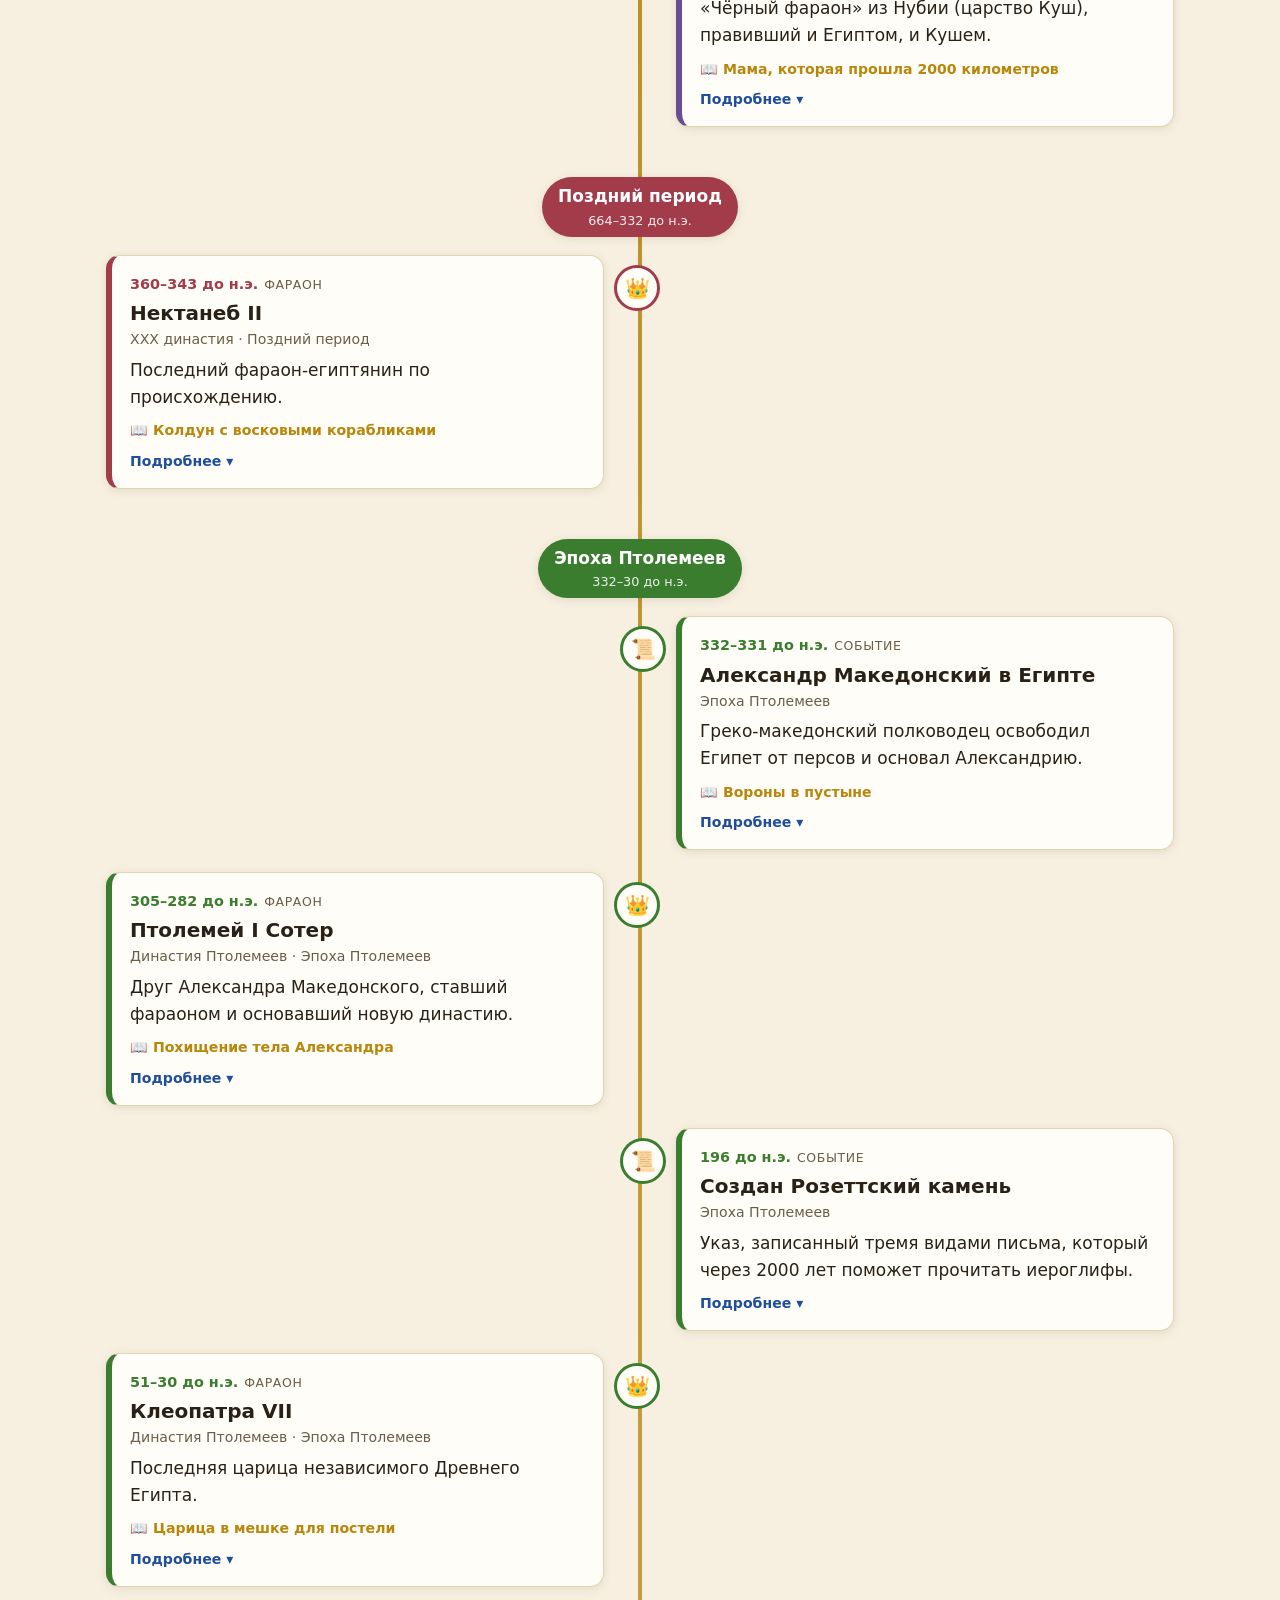
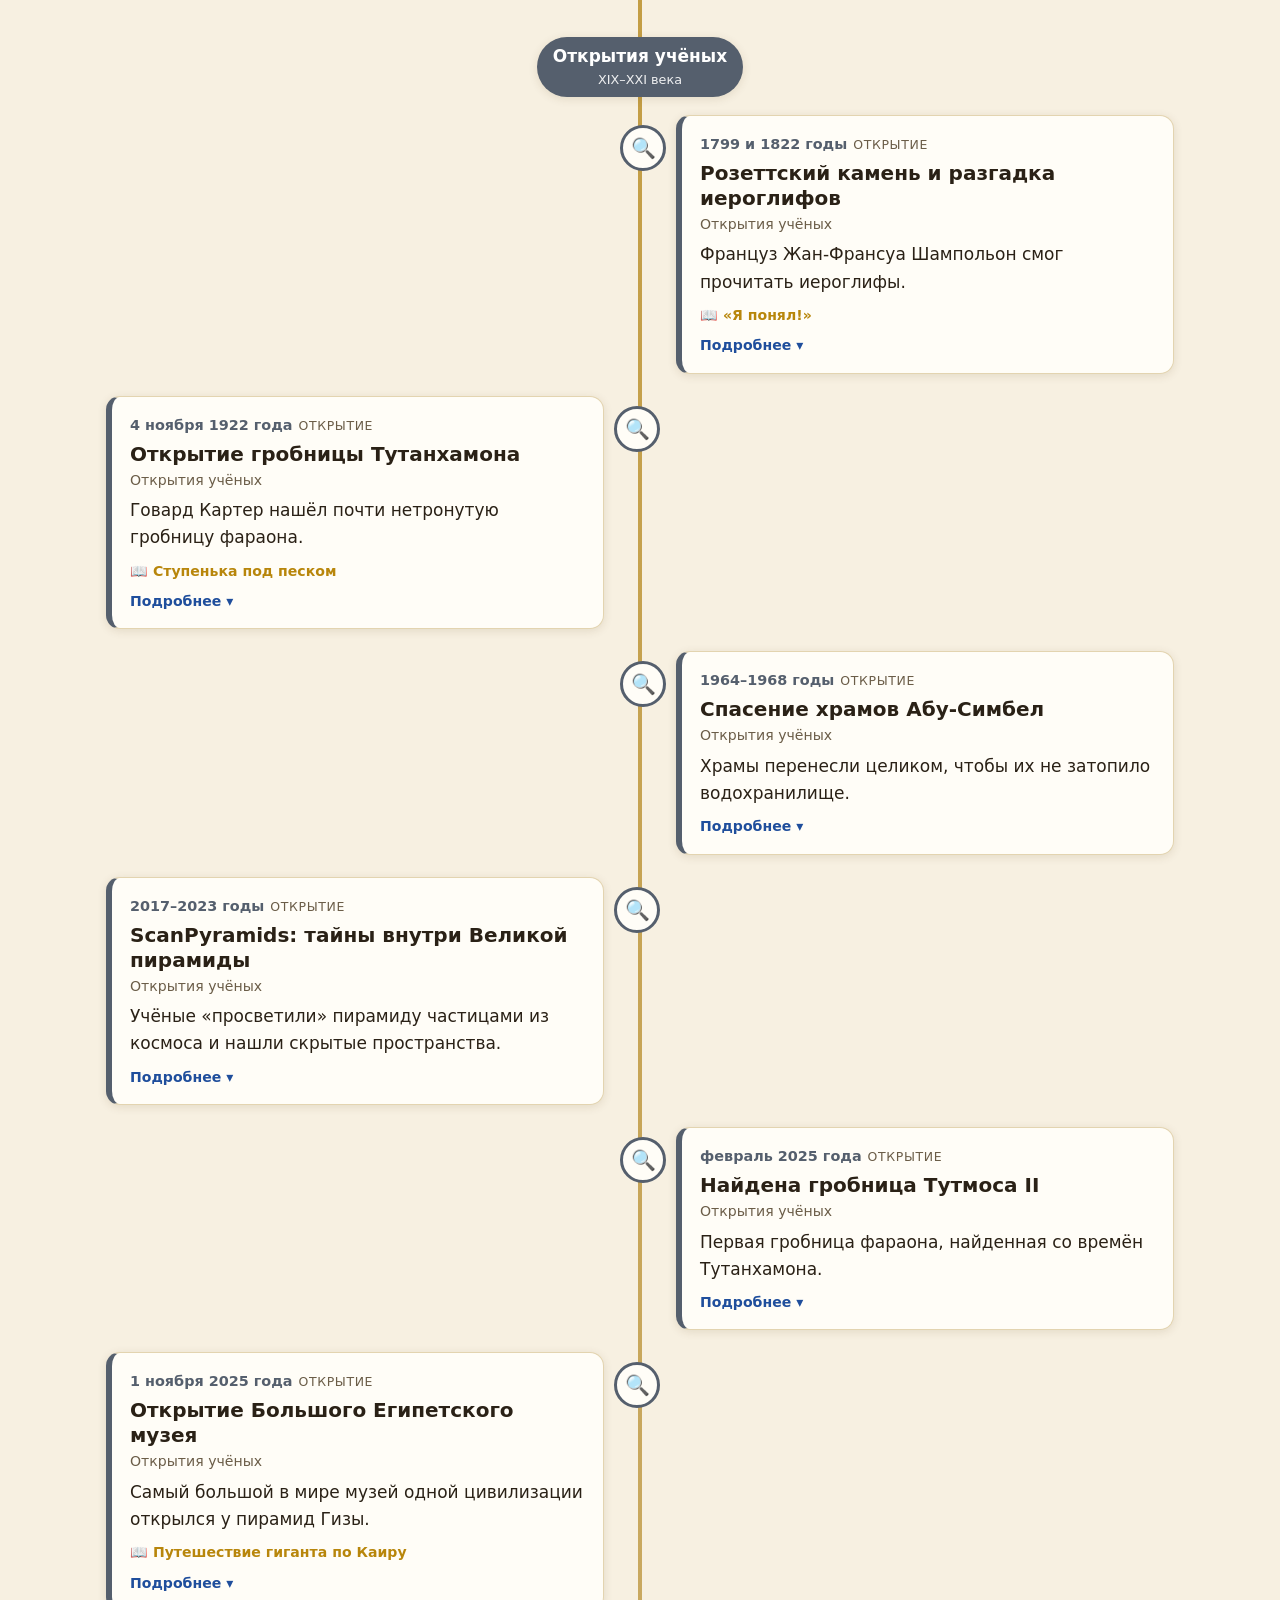
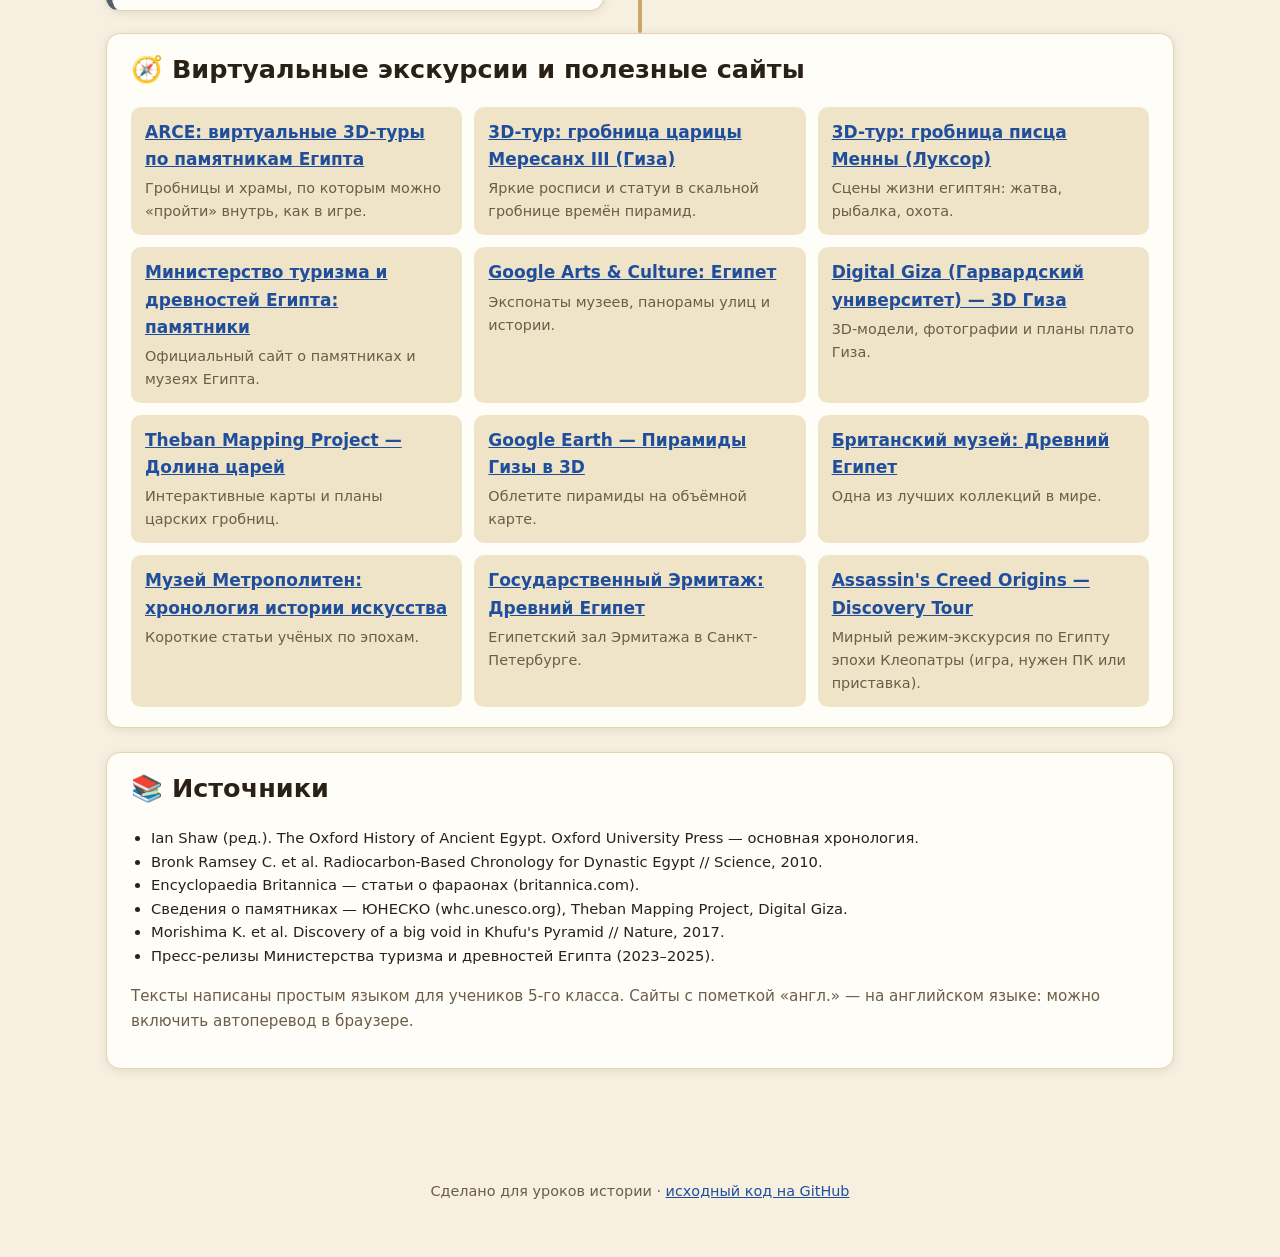
==== commit 3d206941: "Cache-bust CSS/JS so updates show immediately Co-Authored-By: Claude Opus 5.5 <noreply@anthropic.com" ====
--- a/index.html
+++ b/index.html
@@ -6,7 +6,7 @@
   <title>Фараоны Египта — таймлайн</title>
   <meta name="description" content="Интерактивная лента времени фараонов Древнего Египта для школьников: пирамиды, храмы, открытия, ссылки на Google Earth и виртуальные туры.">
   <link rel="icon" href="data:image/svg+xml,<svg xmlns='http://www.w3.org/2000/svg' viewBox='0 0 100 100'><text y='.9em' font-size='90'>🔺</text></svg>">
-  <link rel="stylesheet" href="styles.css">
+  <link rel="stylesheet" href="styles.css?v=6">
 </head>
 <body>
   <header class="hero">
@@ -75,8 +75,8 @@
     <p>Сделано для уроков истории · <a href="https://github.com/yuri-parfentcov/pharaohs-timeline">исходный код на GitHub</a></p>
   </footer>
 
-  <script src="data.js"></script>
-  <script src="stories.js"></script>
-  <script src="app.js"></script>
+  <script src="data.js?v=6"></script>
+  <script src="stories.js?v=6"></script>
+  <script src="app.js?v=6"></script>
 </body>
 </html>
--- a/styles.css
+++ b/styles.css
@@ -45,7 +45,7 @@
     linear-gradient(160deg, rgba(31,78,156,.92), rgba(18,40,80,.95)),
     #12284f;
   color: #fff7e0;
-  padding: 56px 16px 64px;
+  padding: 56px 16px 96px;
   text-align: center;
   position: relative;
   overflow: hidden;
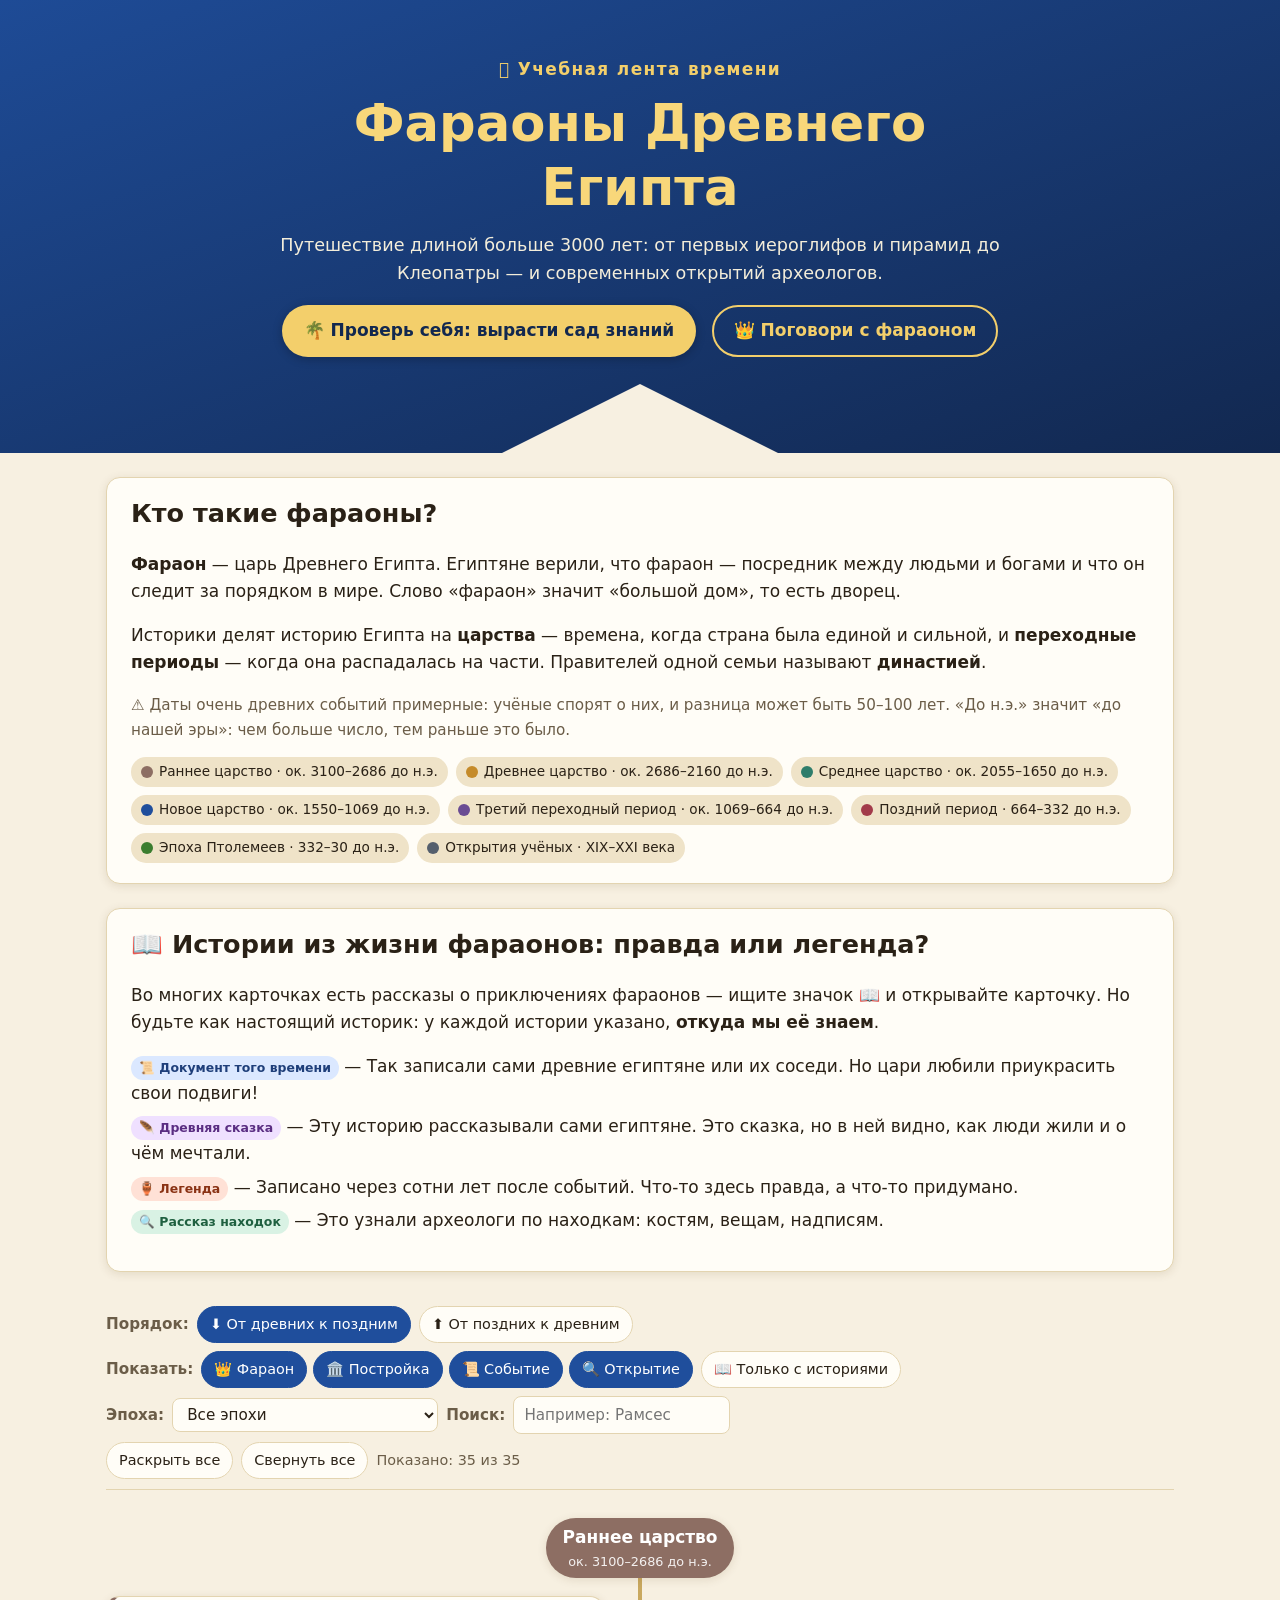
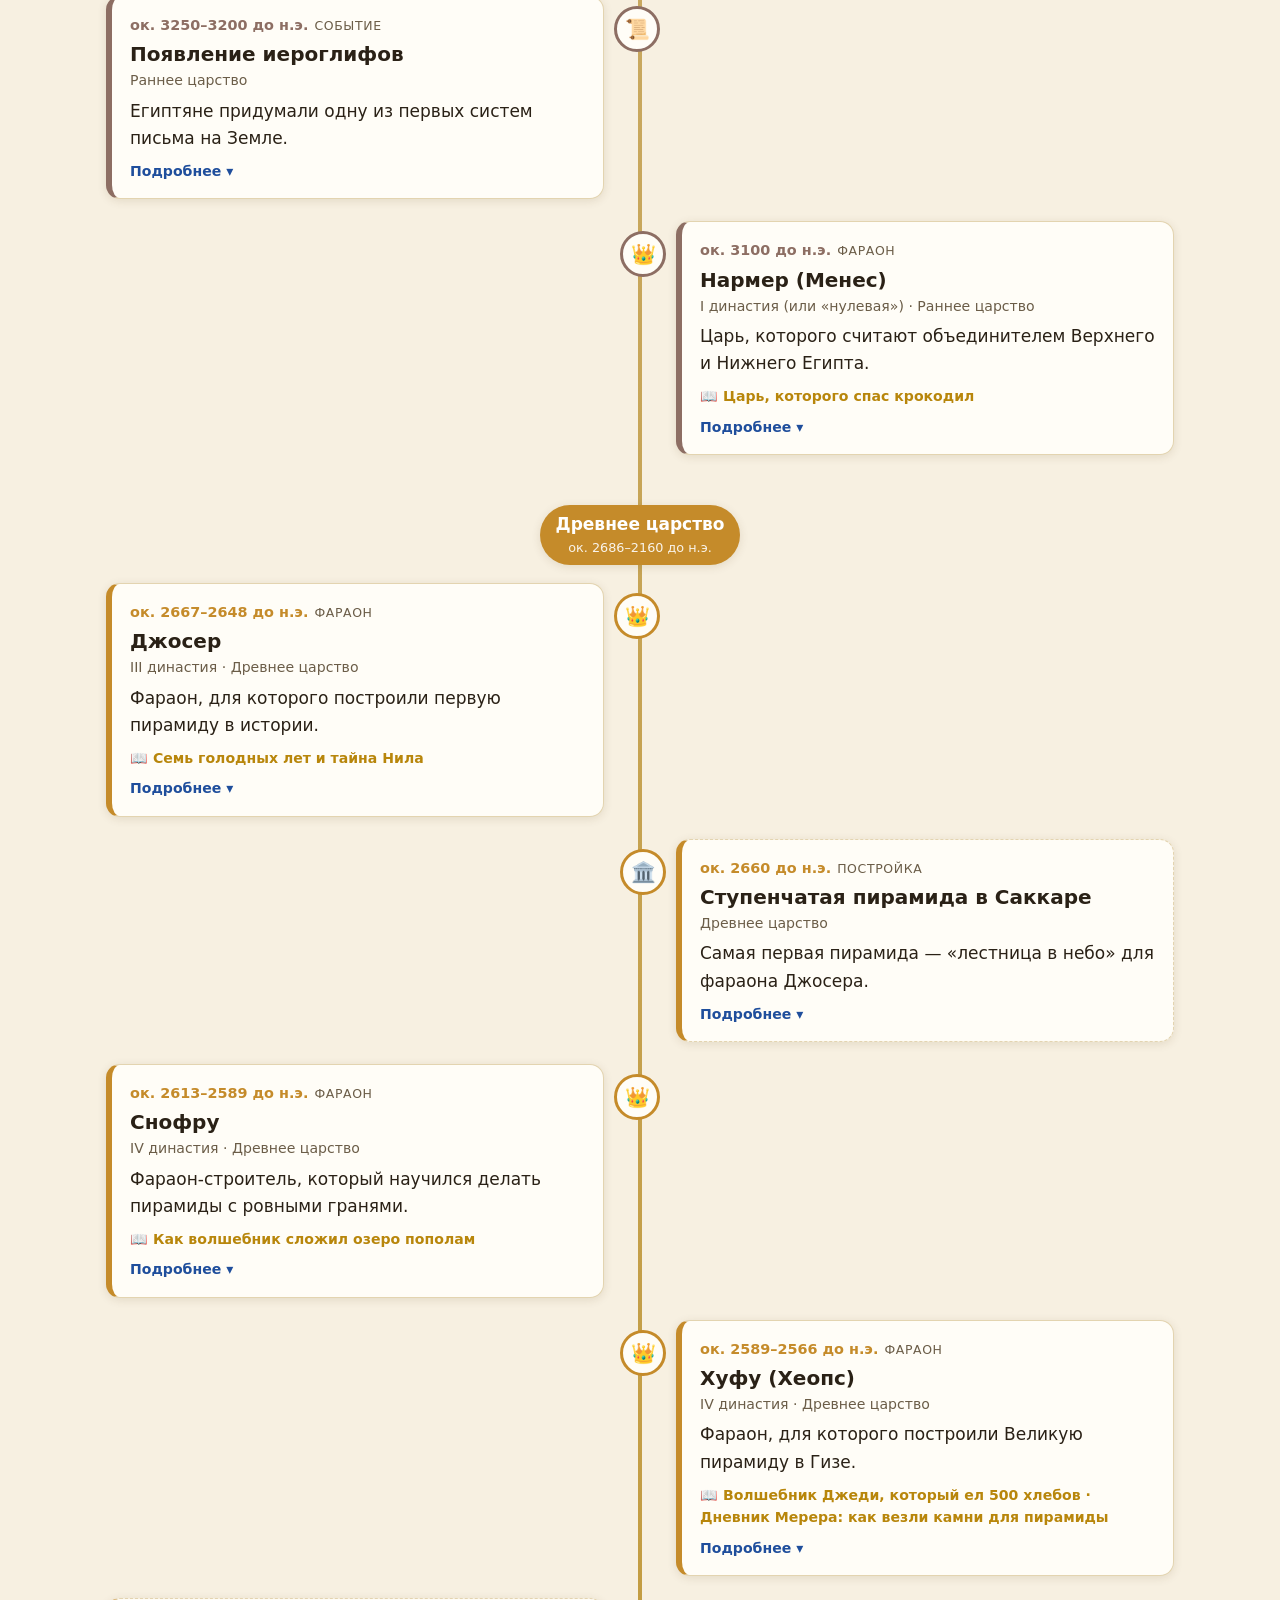
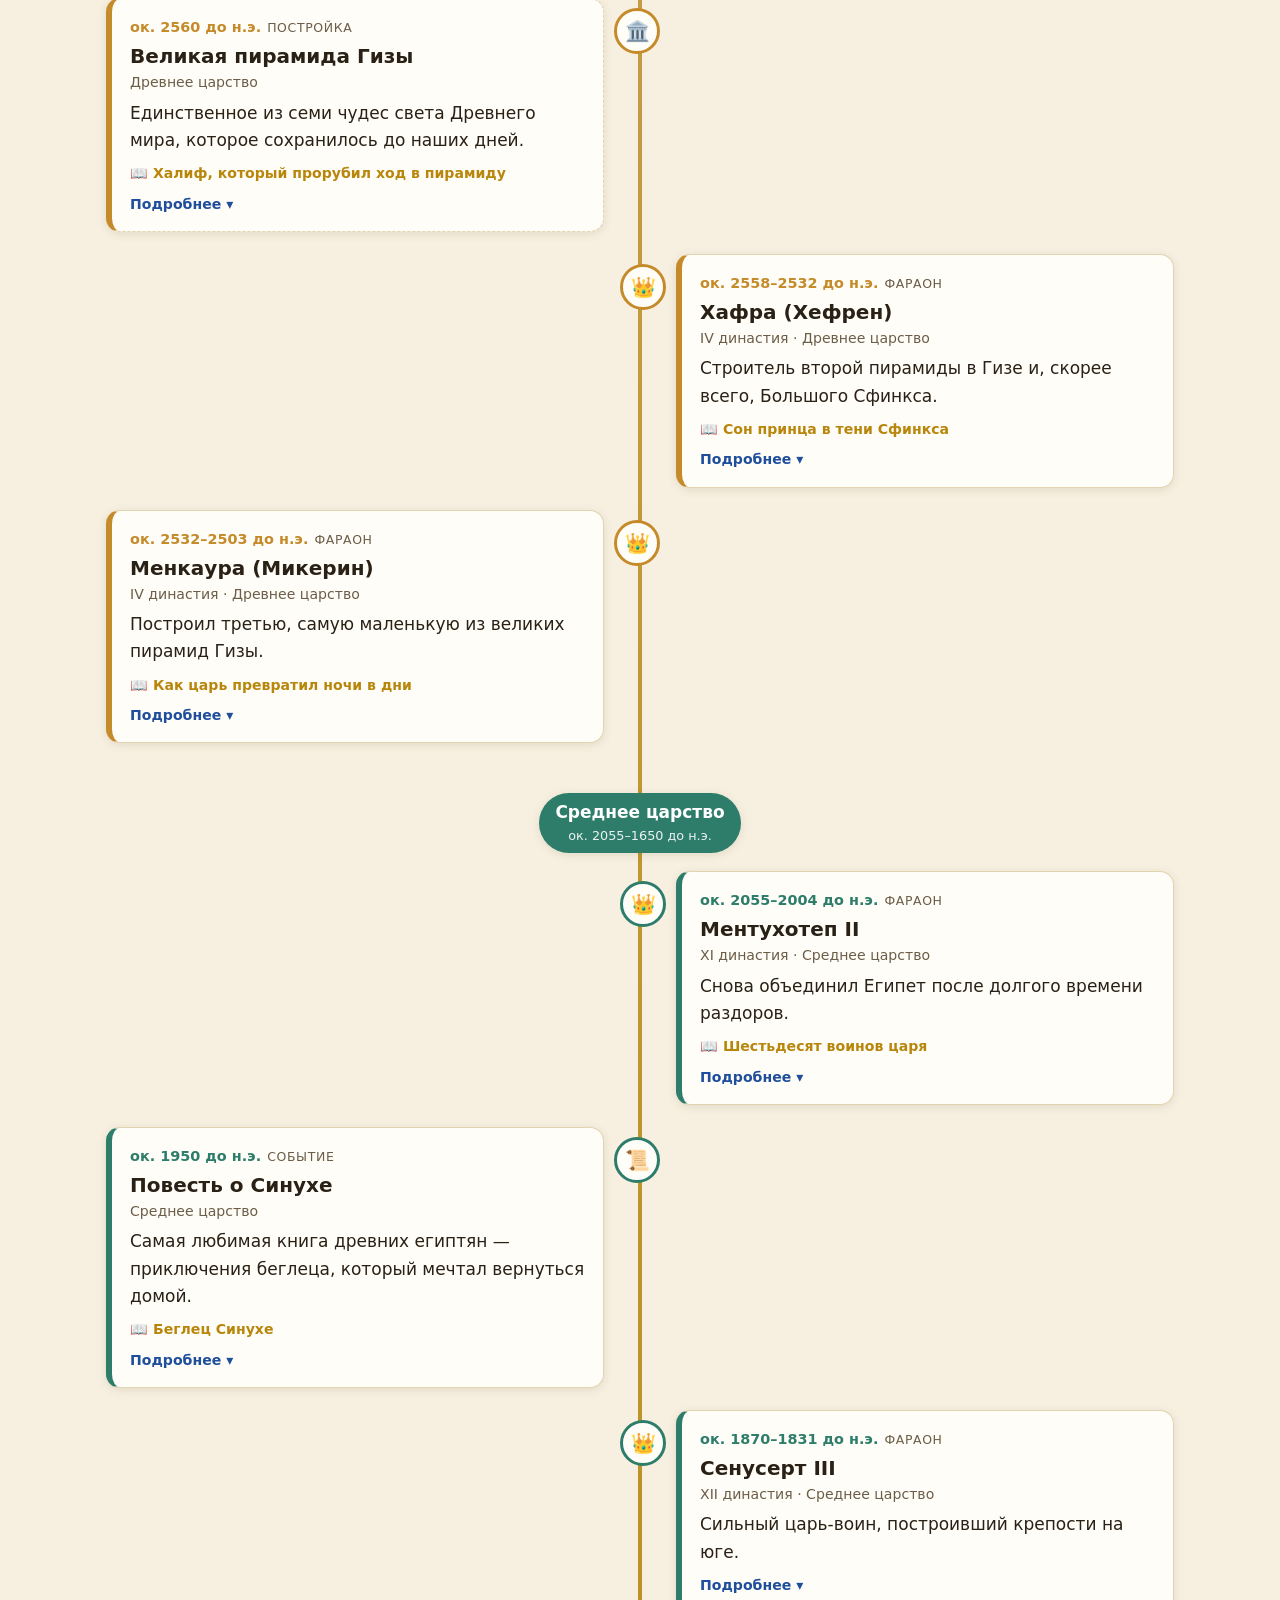
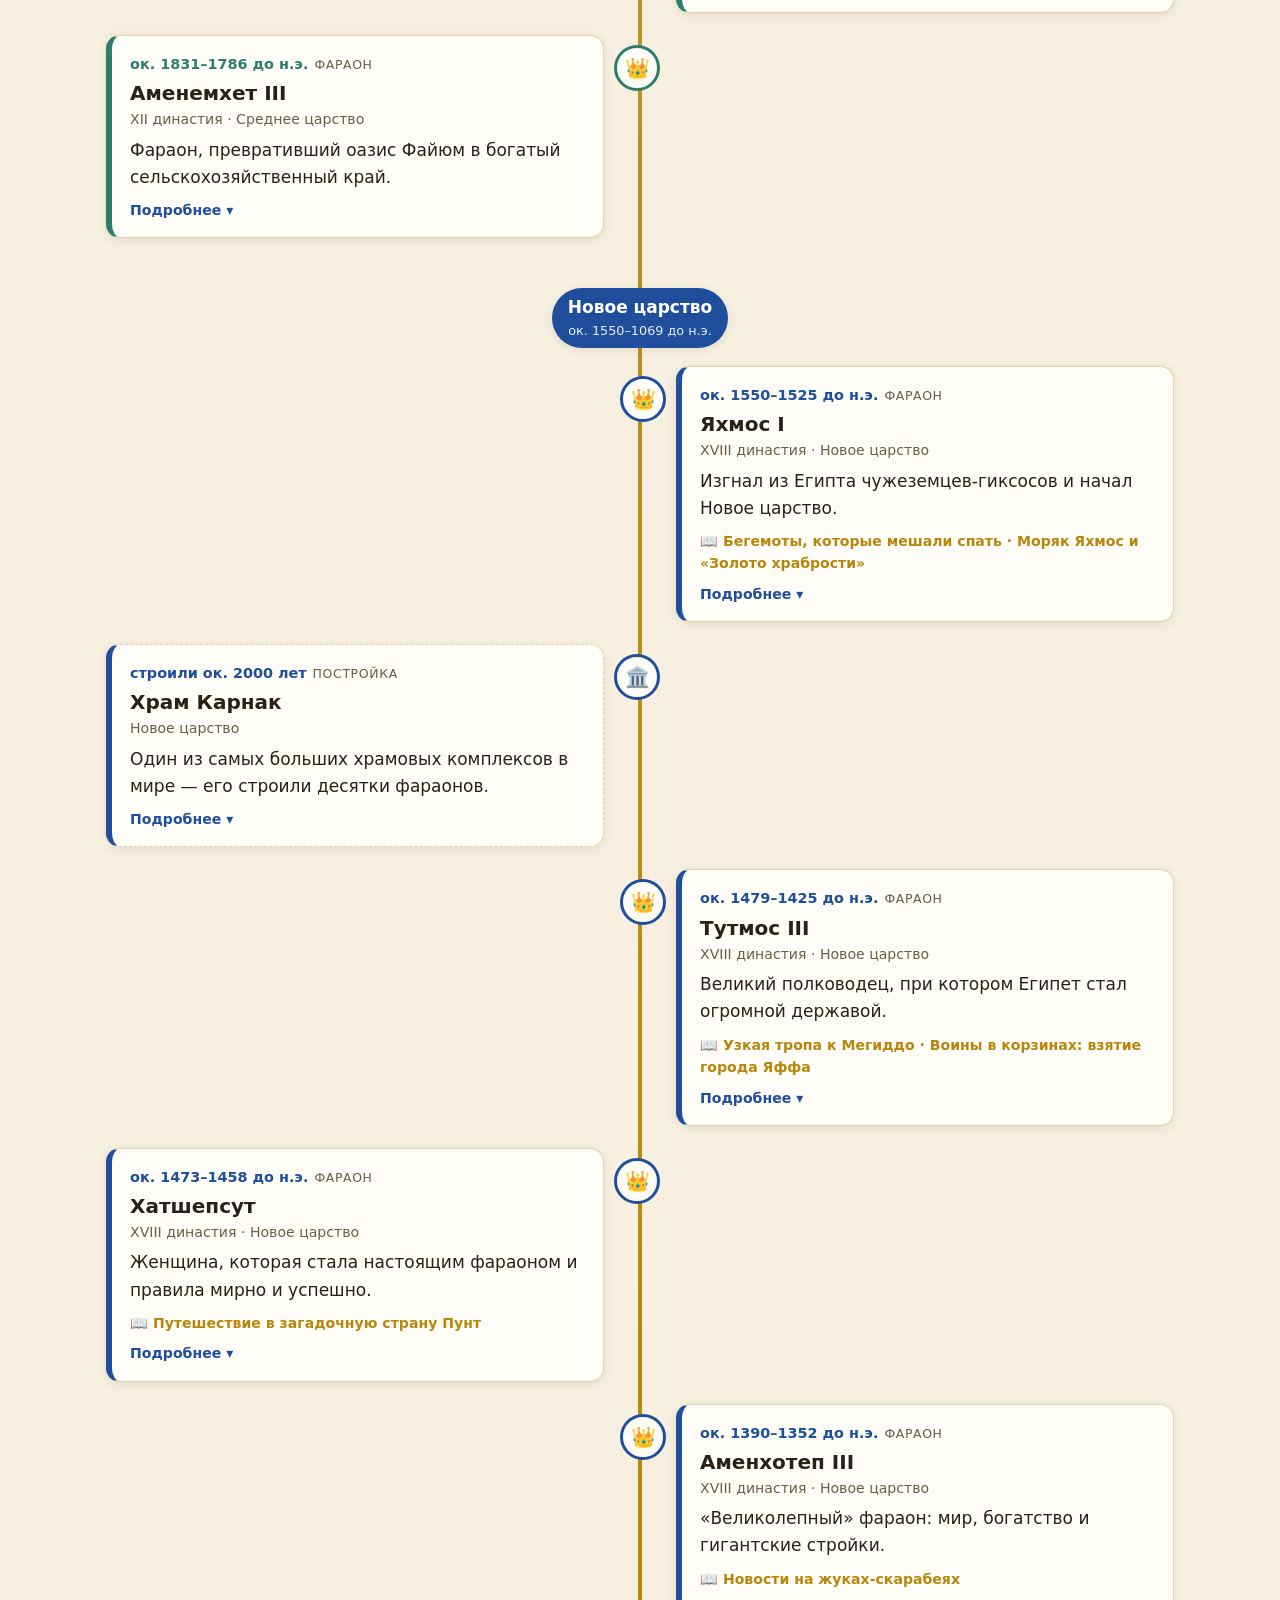
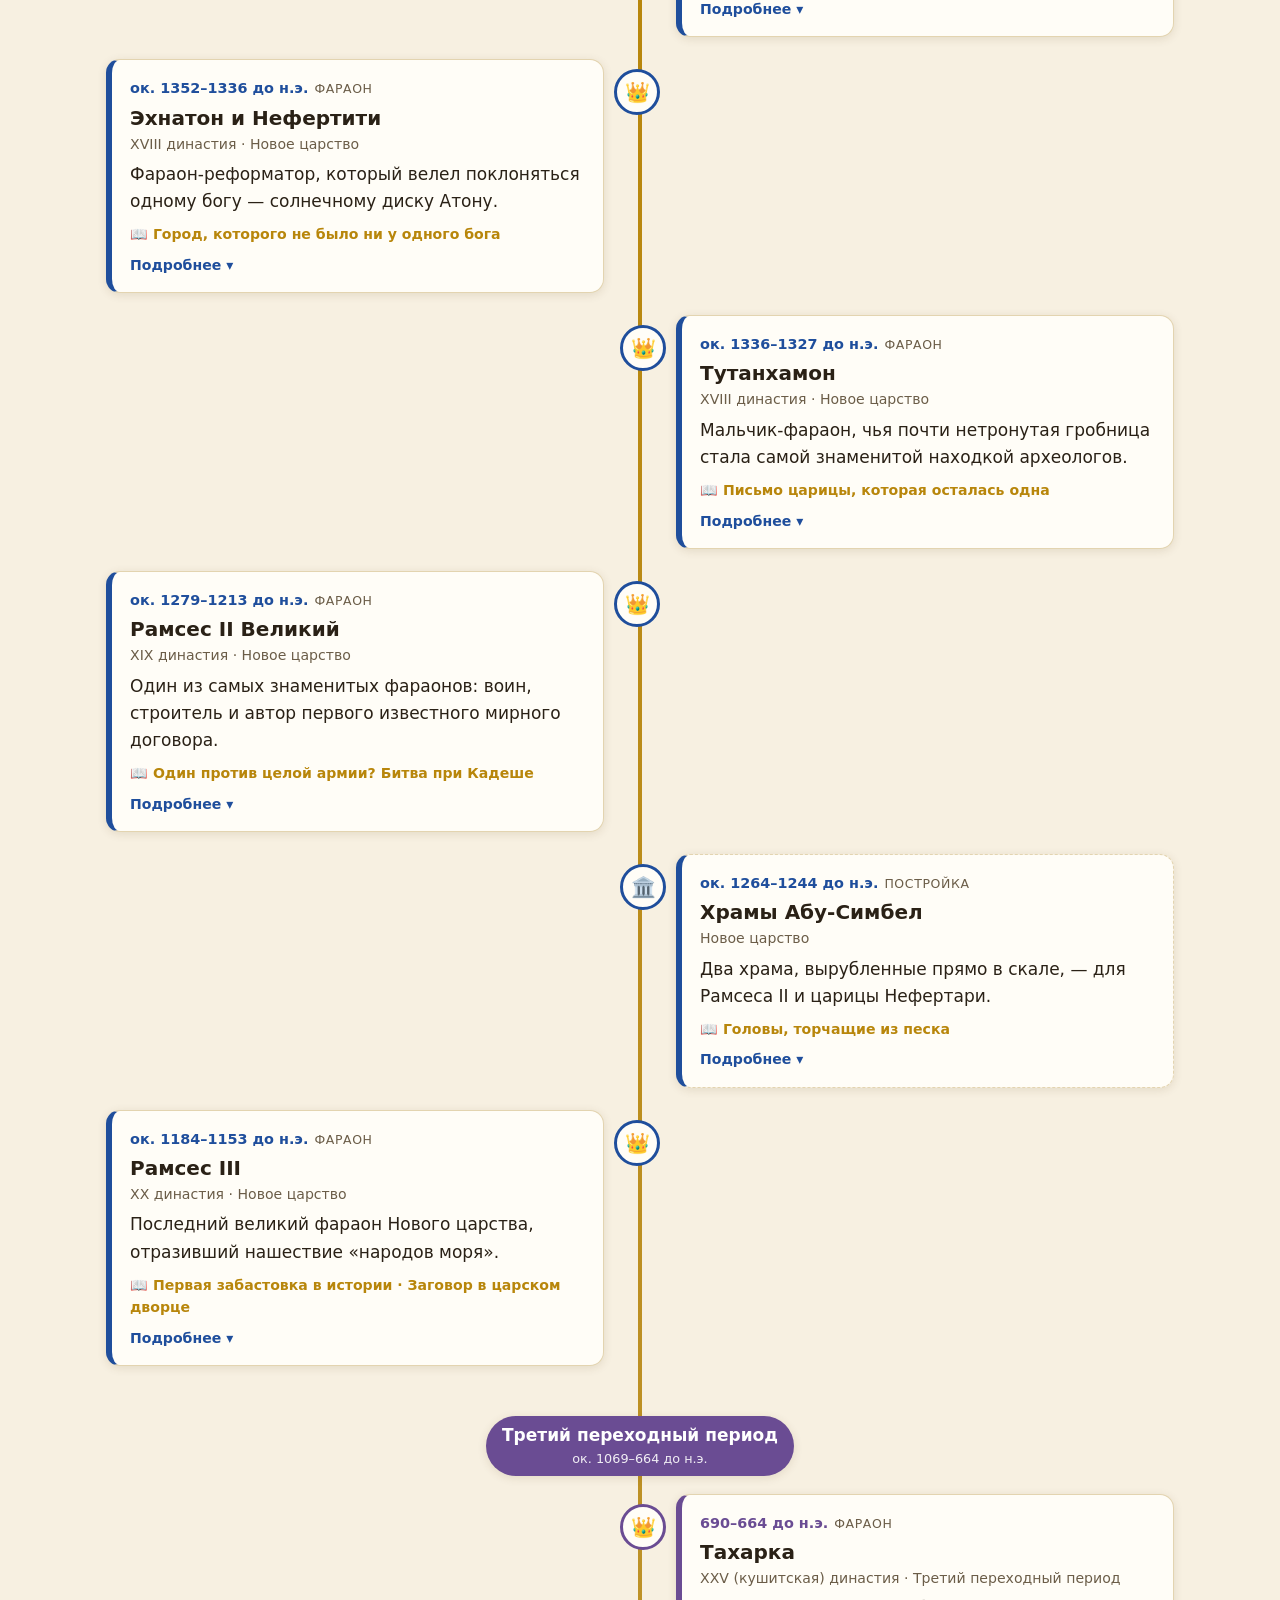
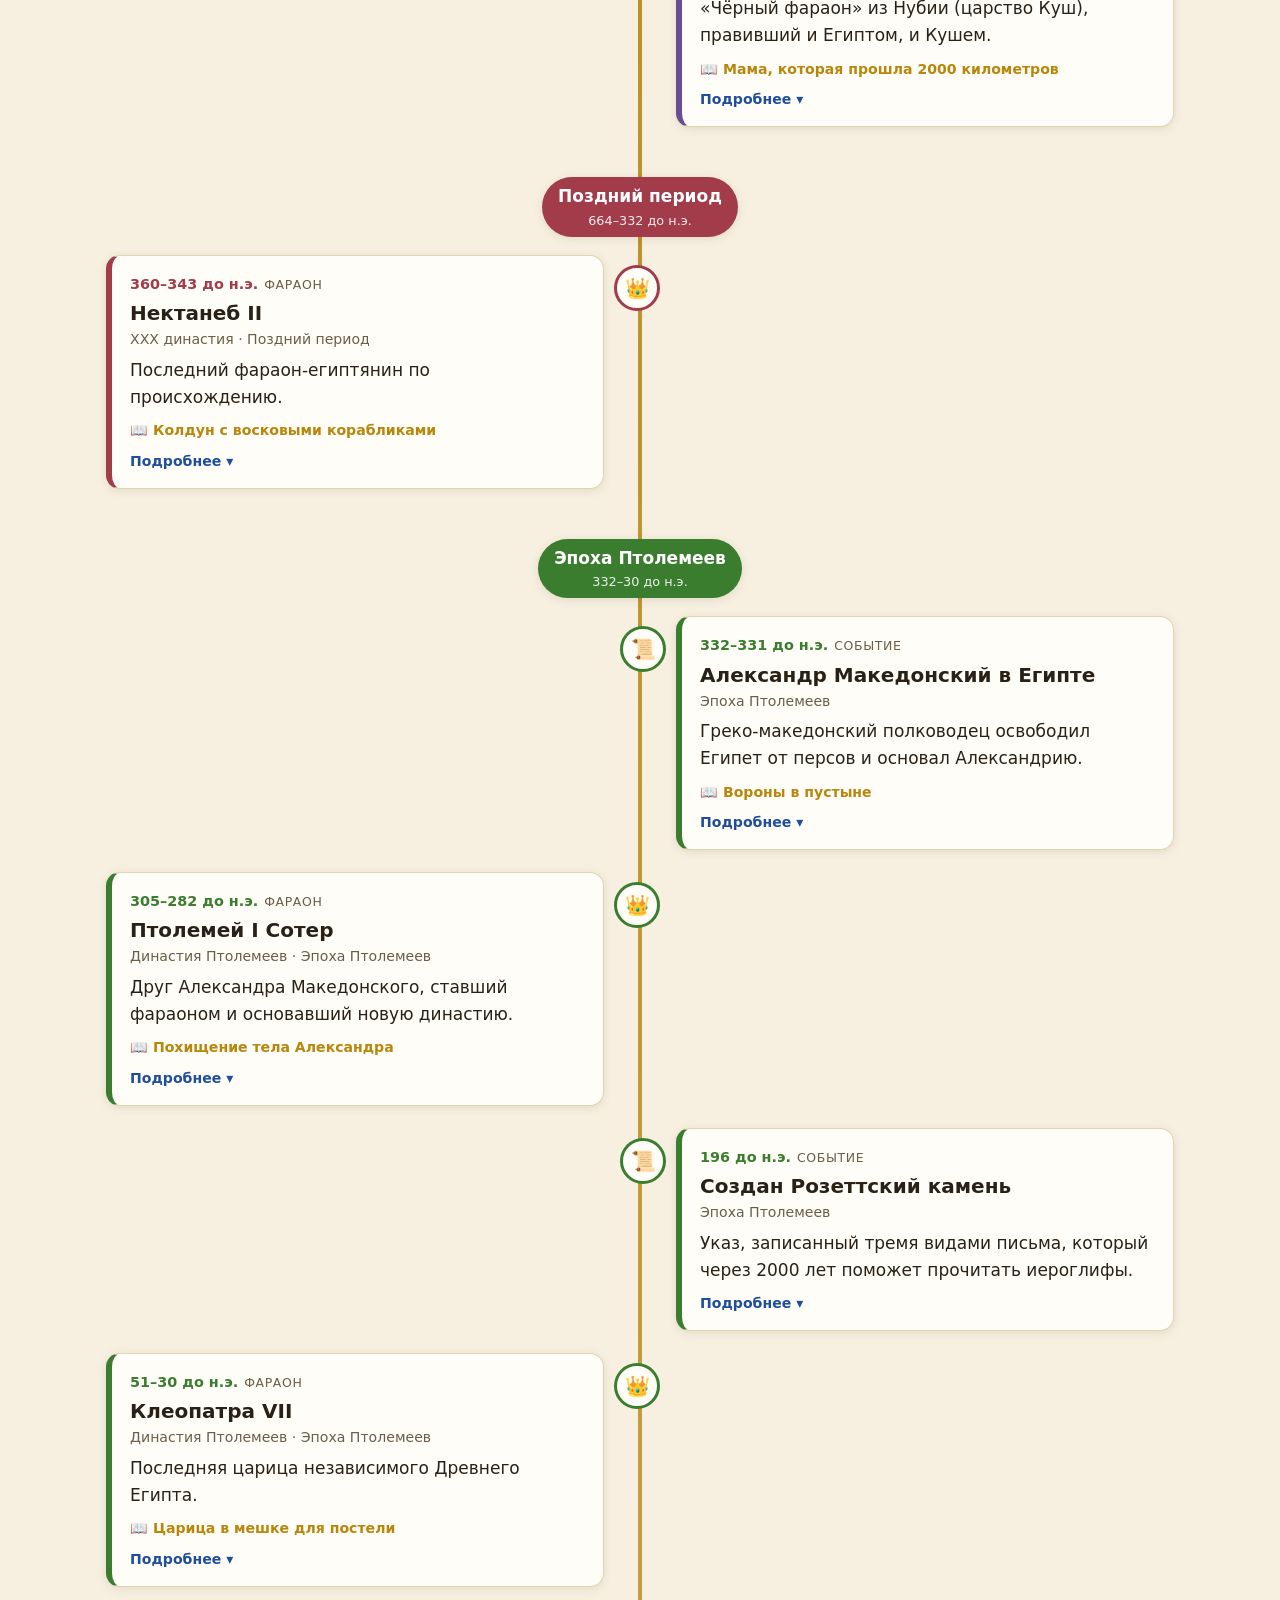
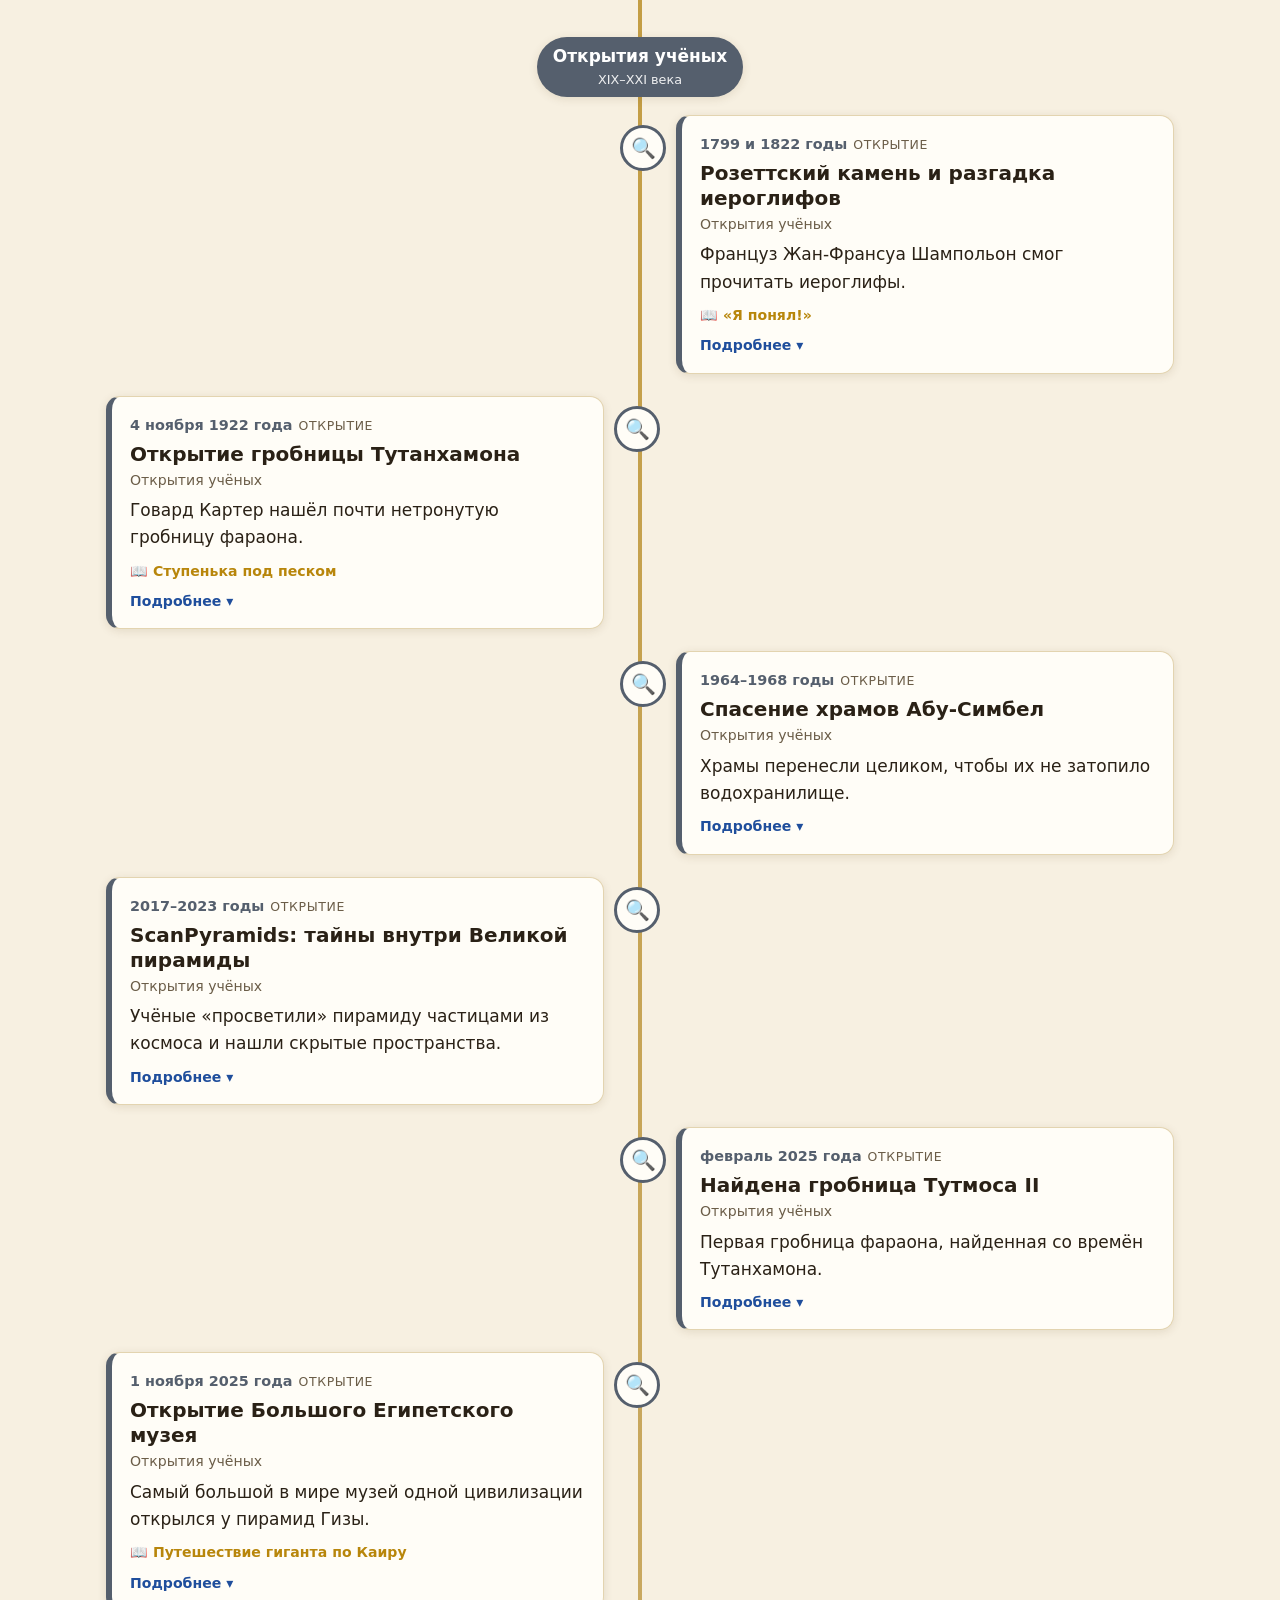
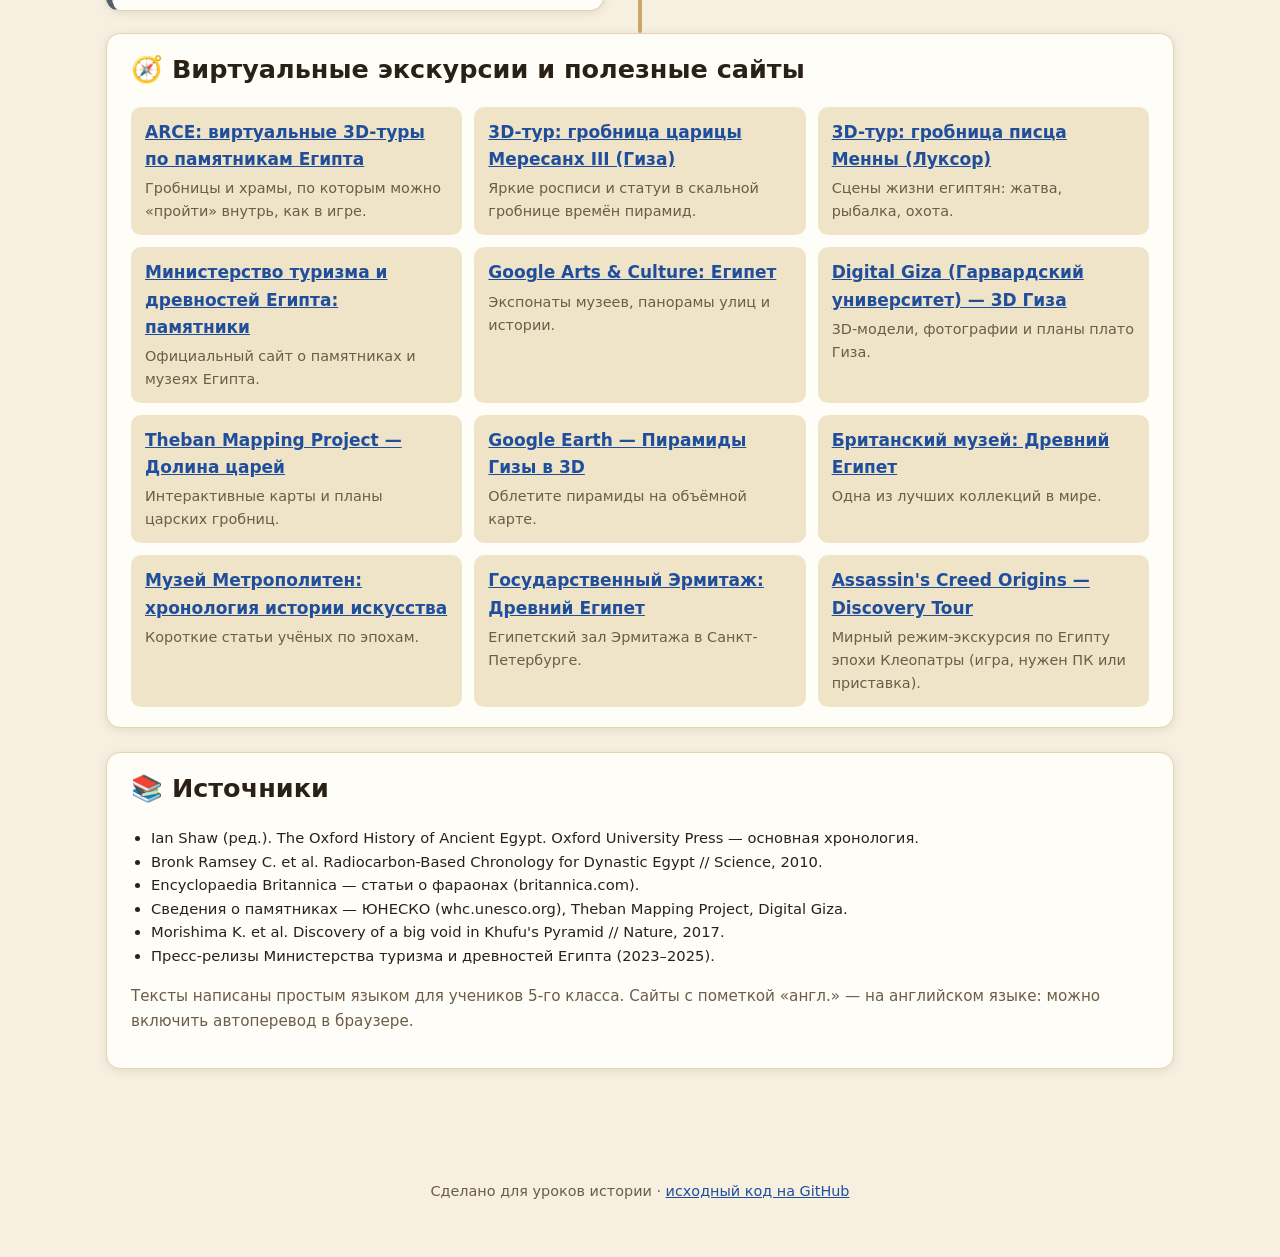
==== commit d7d371f5: "Link the «Поговори с фараоном» chat from the page headers Adds a second header button on the timelin" ====
--- a/index.html
+++ b/index.html
@@ -6,7 +6,7 @@
   <title>Фараоны Египта — таймлайн</title>
   <meta name="description" content="Интерактивная лента времени фараонов Древнего Египта для школьников: пирамиды, храмы, открытия, ссылки на Google Earth и виртуальные туры.">
   <link rel="icon" href="data:image/svg+xml,<svg xmlns='http://www.w3.org/2000/svg' viewBox='0 0 100 100'><text y='.9em' font-size='90'>🔺</text></svg>">
-  <link rel="stylesheet" href="styles.css?v=6">
+  <link rel="stylesheet" href="styles.css?v=7">
 </head>
 <body>
   <header class="hero">
@@ -15,6 +15,7 @@
       <h1>Фараоны Древнего Египта</h1>
       <p class="hero-lead">Путешествие длиной больше 3000 лет: от первых иероглифов и пирамид до Клеопатры — и современных открытий археологов.</p>
       <a class="hero-cta" href="learn.html">🌴 Проверь себя: вырасти сад знаний</a>
+      <a class="hero-cta hero-cta-alt" href="https://class.zenrepublic.agency/" target="_blank" rel="noopener">👑 Поговори с фараоном</a>
     </div>
   </header>
 
--- a/styles.css
+++ b/styles.css
@@ -313,3 +313,6 @@
   box-shadow: 0 2px 10px rgba(0, 0, 0, .25);
 }
 .hero-cta:hover { background: #f8dd8f; }
+.hero-cta + .hero-cta { margin-left: 10px; }
+.hero-cta-alt { background: transparent; color: #f3cf6b; border: 2px solid #f3cf6b; padding: 10px 20px; box-shadow: none; }
+.hero-cta-alt:hover { background: rgba(243, 207, 107, .15); }
